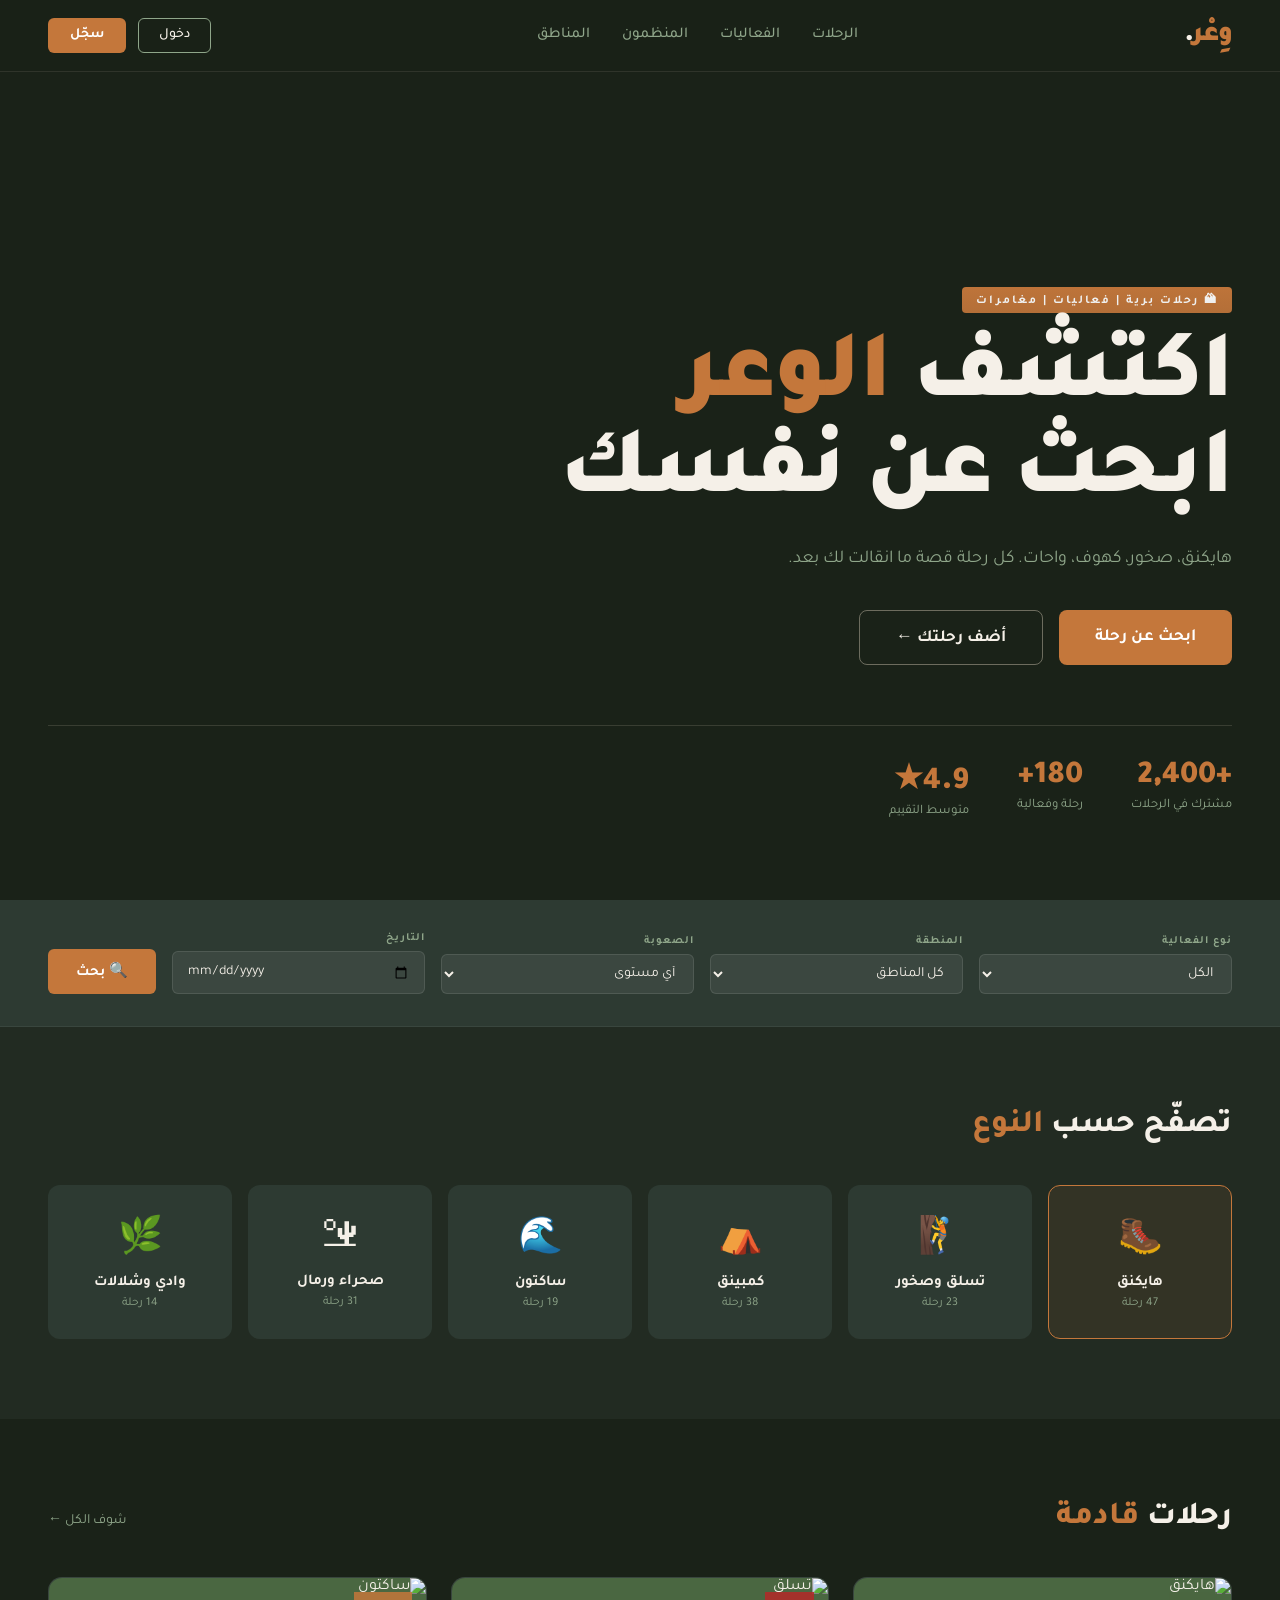
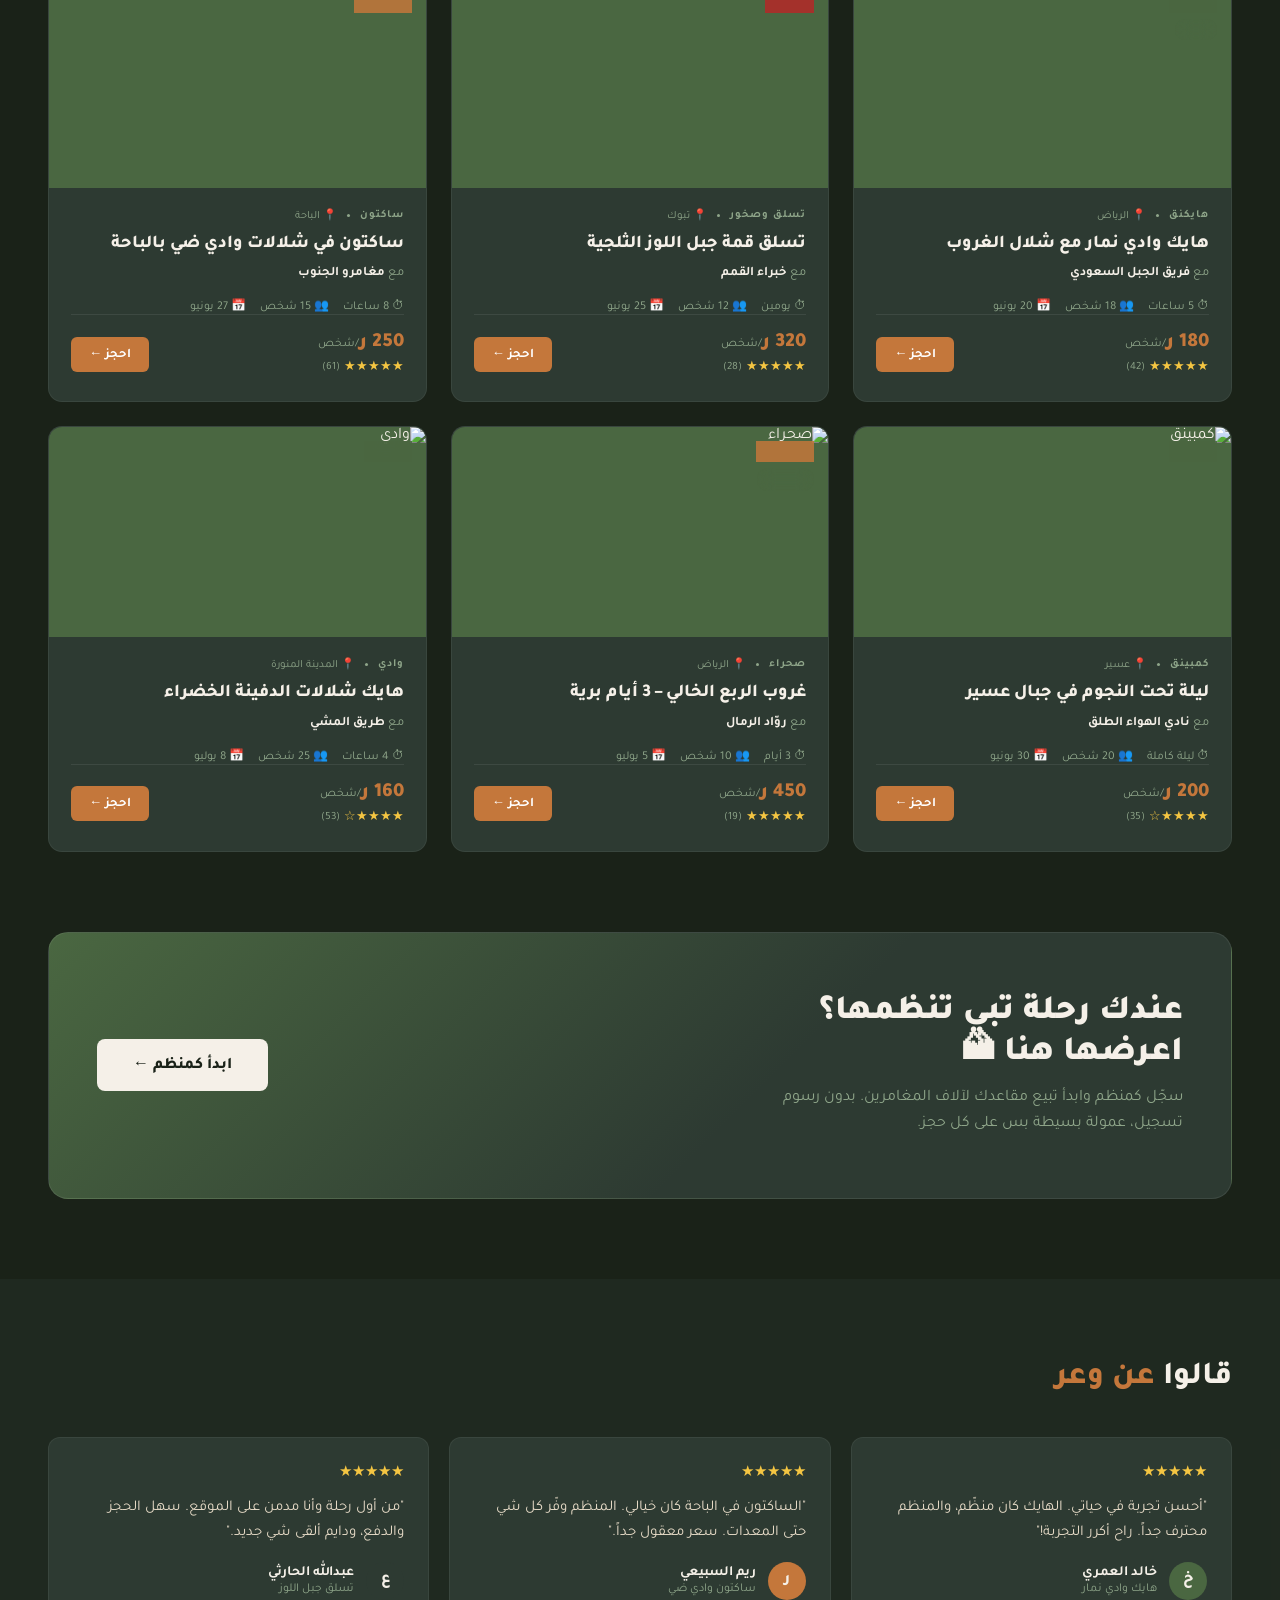
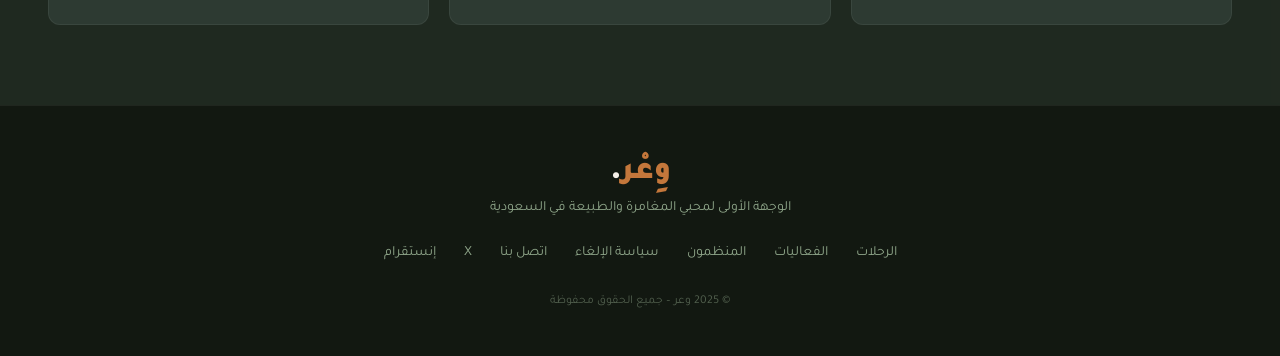
==== index.html @ fb954cee "Update fmt.Println message from 'Hello' to 'Goodbye'" ====
<!DOCTYPE html>

<html lang="ar" dir="rtl">

<head>

<meta charset="UTF-8">

<meta name="viewport" content="width=device-width, initial-scale=1.0">

<title>وِعْر – رحلات وفعاليات</title>

<link href="https://fonts.googleapis.com/css2?family=Tajawal:wght@300;400;500;700;800;900&display=swap" rel="stylesheet">

<style>

  :root {

    --sand: #E8DCC8;

    --clay: #C4773B;

    --slate: #2D3A32;

    --moss: #4A6741;

    --dusk: #1A2218;

    --cream: #F5F0E8;

    --mist: #8FA68A;

    --alert: #E05C2A;

  }



  * { margin: 0; padding: 0; box-sizing: border-box; }



  body {

    font-family: 'Tajawal', sans-serif;

    background: var(--dusk);

    color: var(--cream);

    overflow-x: hidden;

  }



  /* ── NAV ── */

  nav {

    position: fixed; top: 0; width: 100%; z-index: 100;

    display: flex; align-items: center; justify-content: space-between;

    padding: 18px 48px;

    background: rgba(26,34,24,0.85);

    backdrop-filter: blur(12px);

    border-bottom: 1px solid rgba(232,220,200,0.1);

  }

  .logo {

    font-size: 28px; font-weight: 900; letter-spacing: -1px;

    color: var(--clay);

  }

  .logo span { color: var(--cream); }

  .nav-links { display: flex; gap: 32px; list-style: none; }

  .nav-links a {

    color: var(--mist); text-decoration: none; font-size: 15px; font-weight: 500;

    transition: color 0.2s;

  }

  .nav-links a:hover { color: var(--cream); }

  .nav-cta {

    display: flex; gap: 12px; align-items: center;

  }

  .btn-outline {

    border: 1.5px solid var(--mist); color: var(--cream);

    padding: 8px 20px; border-radius: 6px; font-size: 14px;

    background: transparent; cursor: pointer; font-family: 'Tajawal', sans-serif;

    font-weight: 500; transition: all 0.2s;

  }

  .btn-outline:hover { border-color: var(--cream); }

  .btn-primary {

    background: var(--clay); color: white;

    padding: 9px 22px; border-radius: 6px; font-size: 14px;

    border: none; cursor: pointer; font-family: 'Tajawal', sans-serif;

    font-weight: 700; transition: all 0.2s;

  }

  .btn-primary:hover { background: #d4893e; }



  /* ── HERO ── */

  .hero {

    min-height: 100vh;

    display: flex; flex-direction: column; justify-content: flex-end;

    padding: 0 48px 80px;

    position: relative;

    overflow: hidden;

  }

  .hero-bg {

    position: absolute; inset: 0;

    background:

      linear-gradient(to top, var(--dusk) 20%, transparent 70%),

      linear-gradient(to left, transparent 50%, rgba(26,34,24,0.6) 100%),

      url('https://images.unsplash.com/photo-1464822759023-fed622ff2c3b?w=1600&q=80') center/cover no-repeat;

  }

  .hero-tag {

    display: inline-block; background: var(--clay);

    color: white; font-size: 12px; font-weight: 700; letter-spacing: 2px;

    padding: 5px 14px; border-radius: 4px; margin-bottom: 20px;

    text-transform: uppercase; width: fit-content;

  }

  .hero h1 {

    font-size: clamp(52px, 8vw, 96px);

    font-weight: 900; line-height: 1.0;

    letter-spacing: -2px;

    position: relative; z-index: 1;

    max-width: 700px;

  }

  .hero h1 em {

    font-style: normal; color: var(--clay);

  }

  .hero-sub {

    margin-top: 20px; font-size: 18px; color: var(--mist); max-width: 480px;

    position: relative; z-index: 1; line-height: 1.6;

  }

  .hero-actions {

    display: flex; gap: 16px; margin-top: 36px;

    position: relative; z-index: 1; flex-wrap: wrap;

  }

  .btn-hero {

    background: var(--clay); color: white;

    padding: 15px 36px; border-radius: 8px; font-size: 17px;

    border: none; cursor: pointer; font-family: 'Tajawal', sans-serif;

    font-weight: 700; transition: all 0.2s;

  }

  .btn-hero:hover { background: #d4893e; transform: translateY(-1px); }

  .btn-hero-ghost {

    background: transparent; color: var(--cream);

    padding: 15px 36px; border-radius: 8px; font-size: 17px;

    border: 1.5px solid rgba(232,220,200,0.4); cursor: pointer;

    font-family: 'Tajawal', sans-serif; font-weight: 600; transition: all 0.2s;

  }

  .btn-hero-ghost:hover { border-color: var(--cream); }

  .hero-stats {

    display: flex; gap: 48px; margin-top: 60px;

    position: relative; z-index: 1;

    padding-top: 32px;

    border-top: 1px solid rgba(232,220,200,0.15);

  }

  .stat-num { font-size: 32px; font-weight: 900; color: var(--clay); }

  .stat-label { font-size: 13px; color: var(--mist); margin-top: 2px; }



  /* ── SEARCH BAR ── */

  .search-bar {

    background: var(--slate);

    padding: 32px 48px;

    display: flex; gap: 16px; align-items: flex-end;

    flex-wrap: wrap;

    border-bottom: 1px solid rgba(255,255,255,0.06);

  }

  .search-field { display: flex; flex-direction: column; gap: 6px; flex: 1; min-width: 160px; }

  .search-field label { font-size: 11px; color: var(--mist); font-weight: 600; letter-spacing: 1px; text-transform: uppercase; }

  .search-field select, .search-field input {

    background: rgba(255,255,255,0.07); border: 1.5px solid rgba(255,255,255,0.1);

    color: var(--cream); padding: 11px 14px; border-radius: 6px; font-size: 14px;

    font-family: 'Tajawal', sans-serif; outline: none; transition: border 0.2s;

  }

  .search-field select:focus, .search-field input:focus { border-color: var(--clay); }

  .search-field select option { background: var(--slate); }

  .btn-search {

    background: var(--clay); color: white;

    padding: 12px 28px; border-radius: 6px; font-size: 15px;

    border: none; cursor: pointer; font-family: 'Tajawal', sans-serif;

    font-weight: 700; white-space: nowrap; transition: background 0.2s;

  }

  .btn-search:hover { background: #d4893e; }



  /* ── SECTIONS ── */

  section { padding: 80px 48px; }

  .section-header {

    display: flex; justify-content: space-between; align-items: baseline;

    margin-bottom: 40px; flex-wrap: wrap; gap: 16px;

  }

  .section-title { font-size: 32px; font-weight: 800; }

  .section-title span { color: var(--clay); }

  .section-link { color: var(--mist); font-size: 14px; text-decoration: none; }

  .section-link:hover { color: var(--cream); }



  /* ── TRIP CARDS ── */

  .trips-grid {

    display: grid; grid-template-columns: repeat(auto-fill, minmax(310px, 1fr)); gap: 24px;

  }

  .trip-card {

    background: var(--slate); border-radius: 14px; overflow: hidden;

    border: 1px solid rgba(255,255,255,0.06);

    transition: transform 0.25s, box-shadow 0.25s;

    cursor: pointer;

  }

  .trip-card:hover { transform: translateY(-4px); box-shadow: 0 20px 48px rgba(0,0,0,0.4); }

  .card-img {

    height: 210px; object-fit: cover; width: 100%; display: block;

    background: var(--moss);

  }

  .card-img-wrap { position: relative; }

  .card-badges {

    position: absolute; top: 14px; right: 14px;

    display: flex; flex-direction: column; gap: 6px;

  }

  .badge {

    font-size: 11px; font-weight: 700; padding: 4px 10px; border-radius: 20px;

    backdrop-filter: blur(8px); width: fit-content;

  }

  .badge-diff-easy { background: rgba(74,103,65,0.85); color: #a8d4a0; }

  .badge-diff-mid { background: rgba(196,119,59,0.85); color: #f4c08a; }

  .badge-diff-hard { background: rgba(180,40,40,0.85); color: #f4a0a0; }

  .badge-new { background: var(--clay); color: white; }

  .card-body { padding: 20px 22px 24px; }

  .card-meta {

    display: flex; align-items: center; gap: 10px; margin-bottom: 10px;

  }

  .card-type { font-size: 11px; color: var(--mist); font-weight: 600; text-transform: uppercase; letter-spacing: 1px; }

  .dot { width: 3px; height: 3px; border-radius: 50%; background: var(--mist); }

  .card-loc { font-size: 11px; color: var(--mist); }

  .card-title { font-size: 18px; font-weight: 800; line-height: 1.3; margin-bottom: 10px; }

  .card-organizer { font-size: 13px; color: var(--mist); margin-bottom: 16px; }

  .card-organizer span { color: var(--cream); font-weight: 600; }

  .card-footer {

    display: flex; align-items: center; justify-content: space-between;

    padding-top: 16px; border-top: 1px solid rgba(255,255,255,0.08);

  }

  .card-price { font-size: 20px; font-weight: 900; color: var(--clay); }

  .card-price small { font-size: 12px; color: var(--mist); font-weight: 400; }

  .card-details {

    display: flex; gap: 14px; font-size: 12px; color: var(--mist);

  }

  .detail-item { display: flex; align-items: center; gap: 5px; }

  .stars { color: #F4C542; font-size: 13px; }

  .reviews { font-size: 11px; color: var(--mist); }

  .btn-book {

    background: var(--clay); color: white;

    padding: 8px 18px; border-radius: 6px; font-size: 13px;

    border: none; cursor: pointer; font-family: 'Tajawal', sans-serif;

    font-weight: 700; transition: background 0.2s; white-space: nowrap;

  }

  .btn-book:hover { background: #d4893e; }



  /* ── CATEGORIES ── */

  .cats-grid {

    display: grid; grid-template-columns: repeat(auto-fill, minmax(160px, 1fr)); gap: 16px;

  }

  .cat-card {

    background: var(--slate); border-radius: 12px; padding: 28px 20px;

    text-align: center; border: 1.5px solid transparent;

    cursor: pointer; transition: all 0.2s;

  }

  .cat-card:hover, .cat-card.active {

    border-color: var(--clay); background: rgba(196,119,59,0.1);

  }

  .cat-icon { font-size: 36px; margin-bottom: 10px; }

  .cat-name { font-size: 15px; font-weight: 700; }

  .cat-count { font-size: 12px; color: var(--mist); margin-top: 4px; }



  /* ── ORGANIZER CTA ── */

  .organizer-cta {

    background: linear-gradient(135deg, var(--moss) 0%, var(--slate) 60%);

    border-radius: 20px; padding: 60px 48px;

    display: flex; justify-content: space-between; align-items: center;

    gap: 32px; flex-wrap: wrap;

    border: 1px solid rgba(255,255,255,0.08);

    margin: 0 48px 80px;

  }

  .cta-text h2 { font-size: 34px; font-weight: 900; line-height: 1.2; margin-bottom: 12px; }

  .cta-text p { color: var(--mist); font-size: 16px; max-width: 440px; line-height: 1.6; }

  .btn-cta {

    background: var(--cream); color: var(--dusk);

    padding: 15px 36px; border-radius: 8px; font-size: 16px;

    border: none; cursor: pointer; font-family: 'Tajawal', sans-serif;

    font-weight: 800; white-space: nowrap; transition: all 0.2s;

  }

  .btn-cta:hover { background: white; transform: translateY(-1px); }



  /* ── MODAL ── */

  .modal-overlay {

    position: fixed; inset: 0; background: rgba(10,15,10,0.85);

    z-index: 200; display: flex; align-items: center; justify-content: center;

    padding: 20px; opacity: 0; pointer-events: none; transition: opacity 0.25s;

  }

  .modal-overlay.open { opacity: 1; pointer-events: all; }

  .modal {

    background: var(--slate); border-radius: 16px; width: 100%; max-width: 460px;

    padding: 40px; position: relative;

    transform: translateY(20px); transition: transform 0.25s;

    border: 1px solid rgba(255,255,255,0.08);

  }

  .modal-overlay.open .modal { transform: translateY(0); }

  .modal-close {

    position: absolute; top: 16px; left: 16px;

    background: none; border: none; color: var(--mist);

    font-size: 22px; cursor: pointer; line-height: 1;

  }

  .modal h2 { font-size: 24px; font-weight: 800; margin-bottom: 24px; }

  .tabs { display: flex; gap: 0; margin-bottom: 28px; border-bottom: 2px solid rgba(255,255,255,0.08); }

  .tab {

    padding: 10px 24px; font-size: 15px; font-weight: 600; cursor: pointer;

    color: var(--mist); border-bottom: 2px solid transparent; margin-bottom: -2px;

    background: none; border-top: none; border-right: none; border-left: none;

    font-family: 'Tajawal', sans-serif; transition: all 0.2s;

  }

  .tab.active { color: var(--clay); border-bottom-color: var(--clay); }

  .form-field { margin-bottom: 18px; }

  .form-field label { display: block; font-size: 13px; color: var(--mist); margin-bottom: 7px; font-weight: 600; }

  .form-field input {

    width: 100%; background: rgba(255,255,255,0.06); border: 1.5px solid rgba(255,255,255,0.1);

    color: var(--cream); padding: 12px 14px; border-radius: 8px; font-size: 15px;

    font-family: 'Tajawal', sans-serif; outline: none; transition: border 0.2s;

  }

  .form-field input:focus { border-color: var(--clay); }

  .btn-submit {

    width: 100%; background: var(--clay); color: white;

    padding: 14px; border-radius: 8px; font-size: 16px;

    border: none; cursor: pointer; font-family: 'Tajawal', sans-serif;

    font-weight: 800; transition: background 0.2s; margin-top: 4px;

  }

  .btn-submit:hover { background: #d4893e; }

  .form-footer { text-align: center; margin-top: 16px; font-size: 13px; color: var(--mist); }

  .form-footer a { color: var(--clay); text-decoration: none; cursor: pointer; }



  /* ── REVIEWS ── */

  .reviews-grid {

    display: grid; grid-template-columns: repeat(auto-fill, minmax(300px, 1fr)); gap: 20px;

  }

  .review-card {

    background: var(--slate); border-radius: 12px; padding: 24px;

    border: 1px solid rgba(255,255,255,0.06);

  }

  .review-stars { color: #F4C542; font-size: 15px; margin-bottom: 12px; }

  .review-text { font-size: 15px; line-height: 1.7; color: var(--sand); margin-bottom: 16px; }

  .reviewer { display: flex; align-items: center; gap: 12px; }

  .reviewer-avatar {

    width: 38px; height: 38px; border-radius: 50%;

    background: var(--moss); display: flex; align-items: center; justify-content: center;

    font-weight: 800; font-size: 16px;

  }

  .reviewer-name { font-weight: 700; font-size: 14px; }

  .reviewer-trip { font-size: 12px; color: var(--mist); }



  /* ── FOOTER ── */

  footer {

    background: rgba(0,0,0,0.3); border-top: 1px solid rgba(255,255,255,0.06);

    padding: 48px; text-align: center;

  }

  .footer-logo { font-size: 32px; font-weight: 900; color: var(--clay); margin-bottom: 8px; }

  .footer-logo span { color: var(--cream); }

  .footer-sub { color: var(--mist); font-size: 14px; margin-bottom: 28px; }

  .footer-links { display: flex; gap: 28px; justify-content: center; flex-wrap: wrap; margin-bottom: 32px; }

  .footer-links a { color: var(--mist); text-decoration: none; font-size: 14px; }

  .footer-links a:hover { color: var(--cream); }

  .footer-copy { color: rgba(143,166,138,0.5); font-size: 12px; }



  /* ── BOOKING MODAL ── */

  .book-modal { max-width: 520px; }

  .book-trip-info {

    background: rgba(196,119,59,0.1); border-radius: 10px; padding: 16px;

    margin-bottom: 24px; border: 1px solid rgba(196,119,59,0.2);

  }

  .book-trip-name { font-weight: 800; font-size: 16px; margin-bottom: 4px; }

  .book-trip-meta { font-size: 13px; color: var(--mist); }

  .payment-methods { display: flex; gap: 10px; margin-bottom: 20px; }

  .pay-btn {

    flex: 1; padding: 10px; border-radius: 8px; border: 1.5px solid rgba(255,255,255,0.1);

    background: rgba(255,255,255,0.04); color: var(--mist); cursor: pointer;

    font-family: 'Tajawal', sans-serif; font-size: 13px; font-weight: 600;

    transition: all 0.2s; text-align: center;

  }

  .pay-btn.active { border-color: var(--clay); color: var(--clay); background: rgba(196,119,59,0.1); }

  .total-row {

    display: flex; justify-content: space-between; align-items: center;

    padding: 14px 0; border-top: 1px solid rgba(255,255,255,0.08); margin-top: 8px;

  }

  .total-label { color: var(--mist); font-size: 14px; }

  .total-amount { font-size: 24px; font-weight: 900; color: var(--clay); }



  @media (max-width: 768px) {

    nav { padding: 14px 20px; }

    .nav-links { display: none; }

    .hero { padding: 0 20px 60px; }

    section { padding: 60px 20px; }

    .search-bar { padding: 24px 20px; }

    .organizer-cta { margin: 0 20px 60px; padding: 36px 24px; }

    .hero-stats { gap: 28px; }

    footer { padding: 40px 20px; }

    .modal { padding: 28px 20px; }

  }

</style>

</head>

<body>



<!-- NAV -->

<nav>

  <div class="logo">وِعْر<span>.</span></div>

  <ul class="nav-links">

    <li><a href="#">الرحلات</a></li>

    <li><a href="#">الفعاليات</a></li>

    <li><a href="#">المنظمون</a></li>

    <li><a href="#">المناطق</a></li>

  </ul>

  <div class="nav-cta">

    <button class="btn-outline" onclick="openModal('login')">دخول</button>

    <button class="btn-primary" onclick="openModal('register')">سجّل</button>

  </div>

</nav>



<!-- HERO -->

<section class="hero">

  <div class="hero-bg"></div>

  <div class="hero-tag">🏔 رحلات برية | فعاليات | مغامرات</div>

  <h1>اكتشف <em>الوعر</em><br>ابحث عن نفسك</h1>

  <p class="hero-sub">هايكنق، صخور، كهوف، واحات. كل رحلة قصة ما انقالت لك بعد.</p>

  <div class="hero-actions">

    <button class="btn-hero" onclick="scrollTo({top:500,behavior:'smooth'})">ابحث عن رحلة</button>

    <button class="btn-hero-ghost" onclick="openModal('organizer')">أضف رحلتك ←</button>

  </div>

  <div class="hero-stats">

    <div><div class="stat-num">+2,400</div><div class="stat-label">مشترك في الرحلات</div></div>

    <div><div class="stat-num">180+</div><div class="stat-label">رحلة وفعالية</div></div>

    <div><div class="stat-num">4.9★</div><div class="stat-label">متوسط التقييم</div></div>

  </div>

</section>



<!-- SEARCH BAR -->

<div class="search-bar">

  <div class="search-field">

    <label>نوع الفعالية</label>

    <select>

      <option>الكل</option>

      <option>هايكنق</option>

      <option>صخور وتسلق</option>

      <option>كمبينق</option>

      <option>ساكتون</option>

      <option>وادي</option>

      <option>بحري</option>

    </select>

  </div>

  <div class="search-field">

    <label>المنطقة</label>

    <select>

      <option>كل المناطق</option>

      <option>الرياض</option>

      <option>مكة المكرمة</option>

      <option>عسير</option>

      <option>تبوك</option>

      <option>الباحة</option>

      <option>المدينة</option>

    </select>

  </div>

  <div class="search-field">

    <label>الصعوبة</label>

    <select>

      <option>أي مستوى</option>

      <option>سهل</option>

      <option>متوسط</option>

      <option>صعب</option>

    </select>

  </div>

  <div class="search-field">

    <label>التاريخ</label>

    <input type="date">

  </div>

  <button class="btn-search">🔍 بحث</button>

</div>



<!-- CATEGORIES -->

<section style="background: rgba(45,58,50,0.4);">

  <div class="section-header">

    <h2 class="section-title">تصفّح حسب <span>النوع</span></h2>

  </div>

  <div class="cats-grid">

    <div class="cat-card active" onclick="filterCat(this)">

      <div class="cat-icon">🥾</div>

      <div class="cat-name">هايكنق</div>

      <div class="cat-count">47 رحلة</div>

    </div>

    <div class="cat-card" onclick="filterCat(this)">

      <div class="cat-icon">🧗</div>

      <div class="cat-name">تسلق وصخور</div>

      <div class="cat-count">23 رحلة</div>

    </div>

    <div class="cat-card" onclick="filterCat(this)">

      <div class="cat-icon">⛺</div>

      <div class="cat-name">كمبينق</div>

      <div class="cat-count">38 رحلة</div>

    </div>

    <div class="cat-card" onclick="filterCat(this)">

      <div class="cat-icon">🌊</div>

      <div class="cat-name">ساكتون</div>

      <div class="cat-count">19 رحلة</div>

    </div>

    <div class="cat-card" onclick="filterCat(this)">

      <div class="cat-icon">🏜</div>

      <div class="cat-name">صحراء ورمال</div>

      <div class="cat-count">31 رحلة</div>

    </div>

    <div class="cat-card" onclick="filterCat(this)">

      <div class="cat-icon">🌿</div>

      <div class="cat-name">وادي وشلالات</div>

      <div class="cat-count">14 رحلة</div>

    </div>

  </div>

</section>



<!-- TRIPS -->

<section>

  <div class="section-header">

    <h2 class="section-title">رحلات <span>قادمة</span></h2>

    <a href="#" class="section-link">شوف الكل ←</a>

  </div>

  <div class="trips-grid" id="tripsGrid">



    <div class="trip-card" onclick="openBooking('هايك وادي نمار – الرياض','هايكنق','الرياض','180')">

      <div class="card-img-wrap">

        <img class="card-img" src="https://images.unsplash.com/photo-1551632811-561732d1e306?w=600&q=80" alt="هايكنق">

        <div class="card-badges">

          <span class="badge badge-diff-easy">سهل</span>

          <span class="badge badge-new">جديد</span>

        </div>

      </div>

      <div class="card-body">

        <div class="card-meta">

          <span class="card-type">هايكنق</span>

          <span class="dot"></span>

          <span class="card-loc">📍 الرياض</span>

        </div>

        <div class="card-title">هايك وادي نمار مع شلال الغروب</div>

        <div class="card-organizer">مع <span>فريق الجبل السعودي</span></div>

        <div class="card-details">

          <div class="detail-item">⏱ 5 ساعات</div>

          <div class="detail-item">👥 18 شخص</div>

          <div class="detail-item">📅 20 يونيو</div>

        </div>

        <div class="card-footer">

          <div>

            <div class="card-price">180 ر<small>/شخص</small></div>

            <div style="display:flex;align-items:center;gap:4px;margin-top:3px;">

              <span class="stars">★★★★★</span>

              <span class="reviews">(42)</span>

            </div>

          </div>

          <button class="btn-book" onclick="event.stopPropagation();openBooking('هايك وادي نمار – الرياض','هايكنق','الرياض','180')">احجز ←</button>

        </div>

      </div>

    </div>



    <div class="trip-card" onclick="openBooking('تسلق جبل اللوز – تبوك','تسلق','تبوك','320')">

      <div class="card-img-wrap">

        <img class="card-img" src="https://images.unsplash.com/photo-1522163182402-834f871fd851?w=600&q=80" alt="تسلق">

        <div class="card-badges">

          <span class="badge badge-diff-hard">صعب</span>

        </div>

      </div>

      <div class="card-body">

        <div class="card-meta">

          <span class="card-type">تسلق وصخور</span>

          <span class="dot"></span>

          <span class="card-loc">📍 تبوك</span>

        </div>

        <div class="card-title">تسلق قمة جبل اللوز الثلجية</div>

        <div class="card-organizer">مع <span>خبراء القمم</span></div>

        <div class="card-details">

          <div class="detail-item">⏱ يومين</div>

          <div class="detail-item">👥 12 شخص</div>

          <div class="detail-item">📅 25 يونيو</div>

        </div>

        <div class="card-footer">

          <div>

            <div class="card-price">320 ر<small>/شخص</small></div>

            <div style="display:flex;align-items:center;gap:4px;margin-top:3px;">

              <span class="stars">★★★★★</span>

              <span class="reviews">(28)</span>

            </div>

          </div>

          <button class="btn-book" onclick="event.stopPropagation();openBooking('تسلق جبل اللوز – تبوك','تسلق','تبوك','320')">احجز ←</button>

        </div>

      </div>

    </div>



    <div class="trip-card" onclick="openBooking('ساكتون وادي ضي – الباحة','ساكتون','الباحة','250')">

      <div class="card-img-wrap">

        <img class="card-img" src="https://images.unsplash.com/photo-1506905925346-21bda4d32df4?w=600&q=80" alt="ساكتون">

        <div class="card-badges">

          <span class="badge badge-diff-mid">متوسط</span>

        </div>

      </div>

      <div class="card-body">

        <div class="card-meta">

          <span class="card-type">ساكتون</span>

          <span class="dot"></span>

          <span class="card-loc">📍 الباحة</span>

        </div>

        <div class="card-title">ساكتون في شلالات وادي ضي بالباحة</div>

        <div class="card-organizer">مع <span>مغامرو الجنوب</span></div>

        <div class="card-details">

          <div class="detail-item">⏱ 8 ساعات</div>

          <div class="detail-item">👥 15 شخص</div>

          <div class="detail-item">📅 27 يونيو</div>

        </div>

        <div class="card-footer">

          <div>

            <div class="card-price">250 ر<small>/شخص</small></div>

            <div style="display:flex;align-items:center;gap:4px;margin-top:3px;">

              <span class="stars">★★★★★</span>

              <span class="reviews">(61)</span>

            </div>

          </div>

          <button class="btn-book" onclick="event.stopPropagation();openBooking('ساكتون وادي ضي – الباحة','ساكتون','الباحة','250')">احجز ←</button>

        </div>

      </div>

    </div>



    <div class="trip-card" onclick="openBooking('كمبينق جبال عسير – أبها','كمبينق','عسير','200')">

      <div class="card-img-wrap">

        <img class="card-img" src="https://images.unsplash.com/photo-1478827387698-1527781a4887?w=600&q=80" alt="كمبينق">

        <div class="card-badges">

          <span class="badge badge-diff-easy">سهل</span>

        </div>

      </div>

      <div class="card-body">

        <div class="card-meta">

          <span class="card-type">كمبينق</span>

          <span class="dot"></span>

          <span class="card-loc">📍 عسير</span>

        </div>

        <div class="card-title">ليلة تحت النجوم في جبال عسير</div>

        <div class="card-organizer">مع <span>نادي الهواء الطلق</span></div>

        <div class="card-details">

          <div class="detail-item">⏱ ليلة كاملة</div>

          <div class="detail-item">👥 20 شخص</div>

          <div class="detail-item">📅 30 يونيو</div>

        </div>

        <div class="card-footer">

          <div>

            <div class="card-price">200 ر<small>/شخص</small></div>

            <div style="display:flex;align-items:center;gap:4px;margin-top:3px;">

              <span class="stars">★★★★☆</span>

              <span class="reviews">(35)</span>

            </div>

          </div>

          <button class="btn-book" onclick="event.stopPropagation();openBooking('كمبينق جبال عسير – أبها','كمبينق','عسير','200')">احجز ←</button>

        </div>

      </div>

    </div>



    <div class="trip-card" onclick="openBooking('صحراء الربع الخالي – الرياض','صحراء','الرياض','450')">

      <div class="card-img-wrap">

        <img class="card-img" src="https://images.unsplash.com/photo-1509316785289-025f5b846b35?w=600&q=80" alt="صحراء">

        <div class="card-badges">

          <span class="badge badge-diff-mid">متوسط</span>

          <span class="badge badge-new">🔥 رائج</span>

        </div>

      </div>

      <div class="card-body">

        <div class="card-meta">

          <span class="card-type">صحراء</span>

          <span class="dot"></span>

          <span class="card-loc">📍 الرياض</span>

        </div>

        <div class="card-title">غروب الربع الخالي – 3 أيام برية</div>

        <div class="card-organizer">مع <span>روّاد الرمال</span></div>

        <div class="card-details">

          <div class="detail-item">⏱ 3 أيام</div>

          <div class="detail-item">👥 10 شخص</div>

          <div class="detail-item">📅 5 يوليو</div>

        </div>

        <div class="card-footer">

          <div>

            <div class="card-price">450 ر<small>/شخص</small></div>

            <div style="display:flex;align-items:center;gap:4px;margin-top:3px;">

              <span class="stars">★★★★★</span>

              <span class="reviews">(19)</span>

            </div>

          </div>

          <button class="btn-book" onclick="event.stopPropagation();openBooking('غروب الربع الخالي – 3 أيام برية','صحراء','الرياض','450')">احجز ←</button>

        </div>

      </div>

    </div>



    <div class="trip-card" onclick="openBooking('شلالات الدفينة – المدينة','وادي','المدينة','160')">

      <div class="card-img-wrap">

        <img class="card-img" src="https://images.unsplash.com/photo-1433086966358-54859d0ed716?w=600&q=80" alt="وادي">

        <div class="card-badges">

          <span class="badge badge-diff-easy">سهل</span>

        </div>

      </div>

      <div class="card-body">

        <div class="card-meta">

          <span class="card-type">وادي</span>

          <span class="dot"></span>

          <span class="card-loc">📍 المدينة المنورة</span>

        </div>

        <div class="card-title">هايك شلالات الدفينة الخضراء</div>

        <div class="card-organizer">مع <span>طريق المشي</span></div>

        <div class="card-details">

          <div class="detail-item">⏱ 4 ساعات</div>

          <div class="detail-item">👥 25 شخص</div>

          <div class="detail-item">📅 8 يوليو</div>

        </div>

        <div class="card-footer">

          <div>

            <div class="card-price">160 ر<small>/شخص</small></div>

            <div style="display:flex;align-items:center;gap:4px;margin-top:3px;">

              <span class="stars">★★★★☆</span>

              <span class="reviews">(53)</span>

            </div>

          </div>

          <button class="btn-book" onclick="event.stopPropagation();openBooking('هايك شلالات الدفينة الخضراء','وادي','المدينة','160')">احجز ←</button>

        </div>

      </div>

    </div>



  </div>

</section>



<!-- ORGANIZER CTA -->

<div class="organizer-cta">

  <div class="cta-text">

    <h2>عندك رحلة تبي تنظمها؟<br>اعرضها هنا 🏔</h2>

    <p>سجّل كمنظم وابدأ تبيع مقاعدك لآلاف المغامرين. بدون رسوم تسجيل، عمولة بسيطة بس على كل حجز.</p>

  </div>

  <button class="btn-cta" onclick="openModal('organizer')">ابدأ كمنظم ←</button>

</div>



<!-- REVIEWS -->

<section style="background: rgba(45,58,50,0.3);">

  <div class="section-header">

    <h2 class="section-title">قالوا <span>عن وعر</span></h2>

  </div>

  <div class="reviews-grid">

    <div class="review-card">

      <div class="review-stars">★★★★★</div>

      <div class="review-text">"أحسن تجربة في حياتي. الهايك كان منظّم، والمنظم محترف جداً. راح أكرر التجربة!"</div>

      <div class="reviewer">

        <div class="reviewer-avatar" style="background:#4A6741">خ</div>

        <div>

          <div class="reviewer-name">خالد العمري</div>

          <div class="reviewer-trip">هايك وادي نمار</div>

        </div>

      </div>

    </div>

    <div class="review-card">

      <div class="review-stars">★★★★★</div>

      <div class="review-text">"الساكتون في الباحة كان خيالي. المنظم وفّر كل شي حتى المعدات. سعر معقول جداً."</div>

      <div class="reviewer">

        <div class="reviewer-avatar" style="background:#C4773B">ر</div>

        <div>

          <div class="reviewer-name">ريم السبيعي</div>

          <div class="reviewer-trip">ساكتون وادي ضي</div>

        </div>

      </div>

    </div>

    <div class="review-card">

      <div class="review-stars">★★★★★</div>

      <div class="review-text">"من أول رحلة وأنا مدمن على الموقع. سهل الحجز والدفع، ودايم ألقى شي جديد."</div>

      <div class="reviewer">

        <div class="reviewer-avatar" style="background:#2D3A32">ع</div>

        <div>

          <div class="reviewer-name">عبدالله الحارثي</div>

          <div class="reviewer-trip">تسلق جبل اللوز</div>

        </div>

      </div>

    </div>

  </div>

</section>



<!-- FOOTER -->

<footer>

  <div class="footer-logo">وِعْر<span>.</span></div>

  <div class="footer-sub">الوجهة الأولى لمحبي المغامرة والطبيعة في السعودية</div>

  <div class="footer-links">

    <a href="#">الرحلات</a>

    <a href="#">الفعاليات</a>

    <a href="#">المنظمون</a>

    <a href="#">سياسة الإلغاء</a>

    <a href="#">اتصل بنا</a>

    <a href="#">X</a>

    <a href="#">إنستقرام</a>

  </div>

  <div class="footer-copy">© 2025 وعر – جميع الحقوق محفوظة</div>

</footer>



<!-- AUTH MODAL -->

<div class="modal-overlay" id="authModal">

  <div class="modal">

    <button class="modal-close" onclick="closeModal('authModal')">✕</button>

    <div class="tabs">

      <button class="tab active" id="loginTab" onclick="switchTab('login')">دخول</button>

      <button class="tab" id="registerTab" onclick="switchTab('register')">تسجيل</button>

    </div>

    <div id="loginForm">

      <div class="form-field">

        <label>الجوال أو الإيميل</label>

        <input type="text" placeholder="05xxxxxxxx">

      </div>

      <div class="form-field">

        <label>كلمة المرور</label>

        <input type="password" placeholder="••••••••">

      </div>

      <button class="btn-submit">دخول ←</button>

      <div class="form-footer">ما عندك حساب؟ <a onclick="switchTab('register')">سجّل الآن</a></div>

    </div>

    <div id="registerForm" style="display:none">

      <div class="form-field">

        <label>الاسم الكامل</label>

        <input type="text" placeholder="اسمك الكامل">

      </div>

      <div class="form-field">

        <label>رقم الجوال</label>

        <input type="text" placeholder="05xxxxxxxx">

      </div>

      <div class="form-field">

        <label>الإيميل</label>

        <input type="email" placeholder="email@example.com">

      </div>

      <div class="form-field">

        <label>كلمة المرور</label>

        <input type="password" placeholder="••••••••">

      </div>

      <button class="btn-submit">سجّل الآن ←</button>

      <div class="form-footer">عندك حساب؟ <a onclick="switchTab('login')">دخول</a></div>

    </div>

  </div>

</div>



<!-- BOOKING MODAL -->

<div class="modal-overlay" id="bookModal">

  <div class="modal book-modal">

    <button class="modal-close" onclick="closeModal('bookModal')">✕</button>

    <h2>احجز مقعدك 🎒</h2>

    <div class="book-trip-info">

      <div class="book-trip-name" id="bookTripName">هايك وادي نمار</div>

      <div class="book-trip-meta" id="bookTripMeta">هايكنق · الرياض</div>

    </div>

    <div class="form-field">

      <label>عدد المشاركين</label>

      <input type="number" value="1" min="1" max="10" id="numPersons" oninput="updateTotal()">

    </div>

    <div class="form-field">

      <label>اسمك الكامل</label>

      <input type="text" placeholder="اسمك">

    </div>

    <div class="form-field">

      <label>رقم الجوال</label>

      <input type="text" placeholder="05xxxxxxxx">

    </div>

    <label style="font-size:13px;color:var(--mist);font-weight:600;letter-spacing:1px;text-transform:uppercase;display:block;margin-bottom:10px;">طريقة الدفع</label>

    <div class="payment-methods">

      <button class="pay-btn active" onclick="selectPay(this)">💳 بطاقة</button>

      <button class="pay-btn" onclick="selectPay(this)">🍎 Apple Pay</button>

      <button class="pay-btn" onclick="selectPay(this)">💰 مدى</button>

    </div>

    <div class="total-row">

      <span class="total-label">الإجمالي</span>

      <span class="total-amount" id="totalAmount">180 ريال</span>

    </div>

    <button class="btn-submit" onclick="confirmBooking()">تأكيد الحجز ←</button>

  </div>

</div>



<!-- ORGANIZER MODAL -->

<div class="modal-overlay" id="orgModal">

  <div class="modal">

    <button class="modal-close" onclick="closeModal('orgModal')">✕</button>

    <h2>سجّل كمنظم 🏔</h2>

    <div class="form-field">

      <label>اسم المنظم أو المجموعة</label>

      <input type="text" placeholder="فريق الجبل السعودي">

    </div>

    <div class="form-field">

      <label>رقم الجوال</label>

      <input type="text" placeholder="05xxxxxxxx">

    </div>

    <div class="form-field">

      <label>الإيميل</label>

      <input type="email" placeholder="email@example.com">

    </div>

    <div class="form-field">

      <label>نوع الفعاليات اللي تنظمها</label>

      <input type="text" placeholder="هايكنق، ساكتون، كمبينق...">

    </div>

    <button class="btn-submit" onclick="confirmOrganizer()">أرسل الطلب ←</button>

  </div>

</div>



<script>

  let currentPrice = 180;



  function openModal(type) {

    if (type === 'login') {

      document.getElementById('authModal').classList.add('open');

      switchTab('login');

    } else if (type === 'register') {

      document.getElementById('authModal').classList.add('open');

      switchTab('register');

    } else if (type === 'organizer') {

      document.getElementById('orgModal').classList.add('open');

    }

  }



  function closeModal(id) {

    document.getElementById(id).classList.remove('open');

  }



  function switchTab(tab) {

    document.getElementById('loginTab').classList.toggle('active', tab === 'login');

    document.getElementById('registerTab').classList.toggle('active', tab === 'register');

    document.getElementById('loginForm').style.display = tab === 'login' ? 'block' : 'none';

    document.getElementById('registerForm').style.display = tab === 'register' ? 'block' : 'none';

  }



  function openBooking(name, type, loc, price) {

    currentPrice = parseInt(price);

    document.getElementById('bookTripName').textContent = name;

    document.getElementById('bookTripMeta').textContent = type + ' · ' + loc;

    document.getElementById('numPersons').value = 1;

    document.getElementById('totalAmount').textContent = price + ' ريال';

    document.getElementById('bookModal').classList.add('open');

  }



  function updateTotal() {

    const n = parseInt(document.getElementById('numPersons').value) || 1;

    document.getElementById('totalAmount').textContent = (currentPrice * n).toLocaleString('ar-SA') + ' ريال';

  }



  function selectPay(btn) {

    document.querySelectorAll('.pay-btn').forEach(b => b.classList.remove('active'));

    btn.classList.add('active');

  }



  function confirmBooking() {

    closeModal('bookModal');

    setTimeout(() => alert('✅ تم تأكيد حجزك! راح تصلك رسالة على جوالك.'), 200);

  }



  function confirmOrganizer() {

    closeModal('orgModal');

    setTimeout(() => alert('✅ استلمنا طلبك! راح نتواصل معك خلال 24 ساعة.'), 200);

  }



  function filterCat(el) {

    document.querySelectorAll('.cat-card').forEach(c => c.classList.remove('active'));

    el.classList.add('active');

  }



  // Close modals on overlay click

  document.querySelectorAll('.modal-overlay').forEach(overlay => {

    overlay.addEventListener('click', e => {

      if (e.target === overlay) overlay.classList.remove('open');

    });

  });

</script>

</body>

</html>
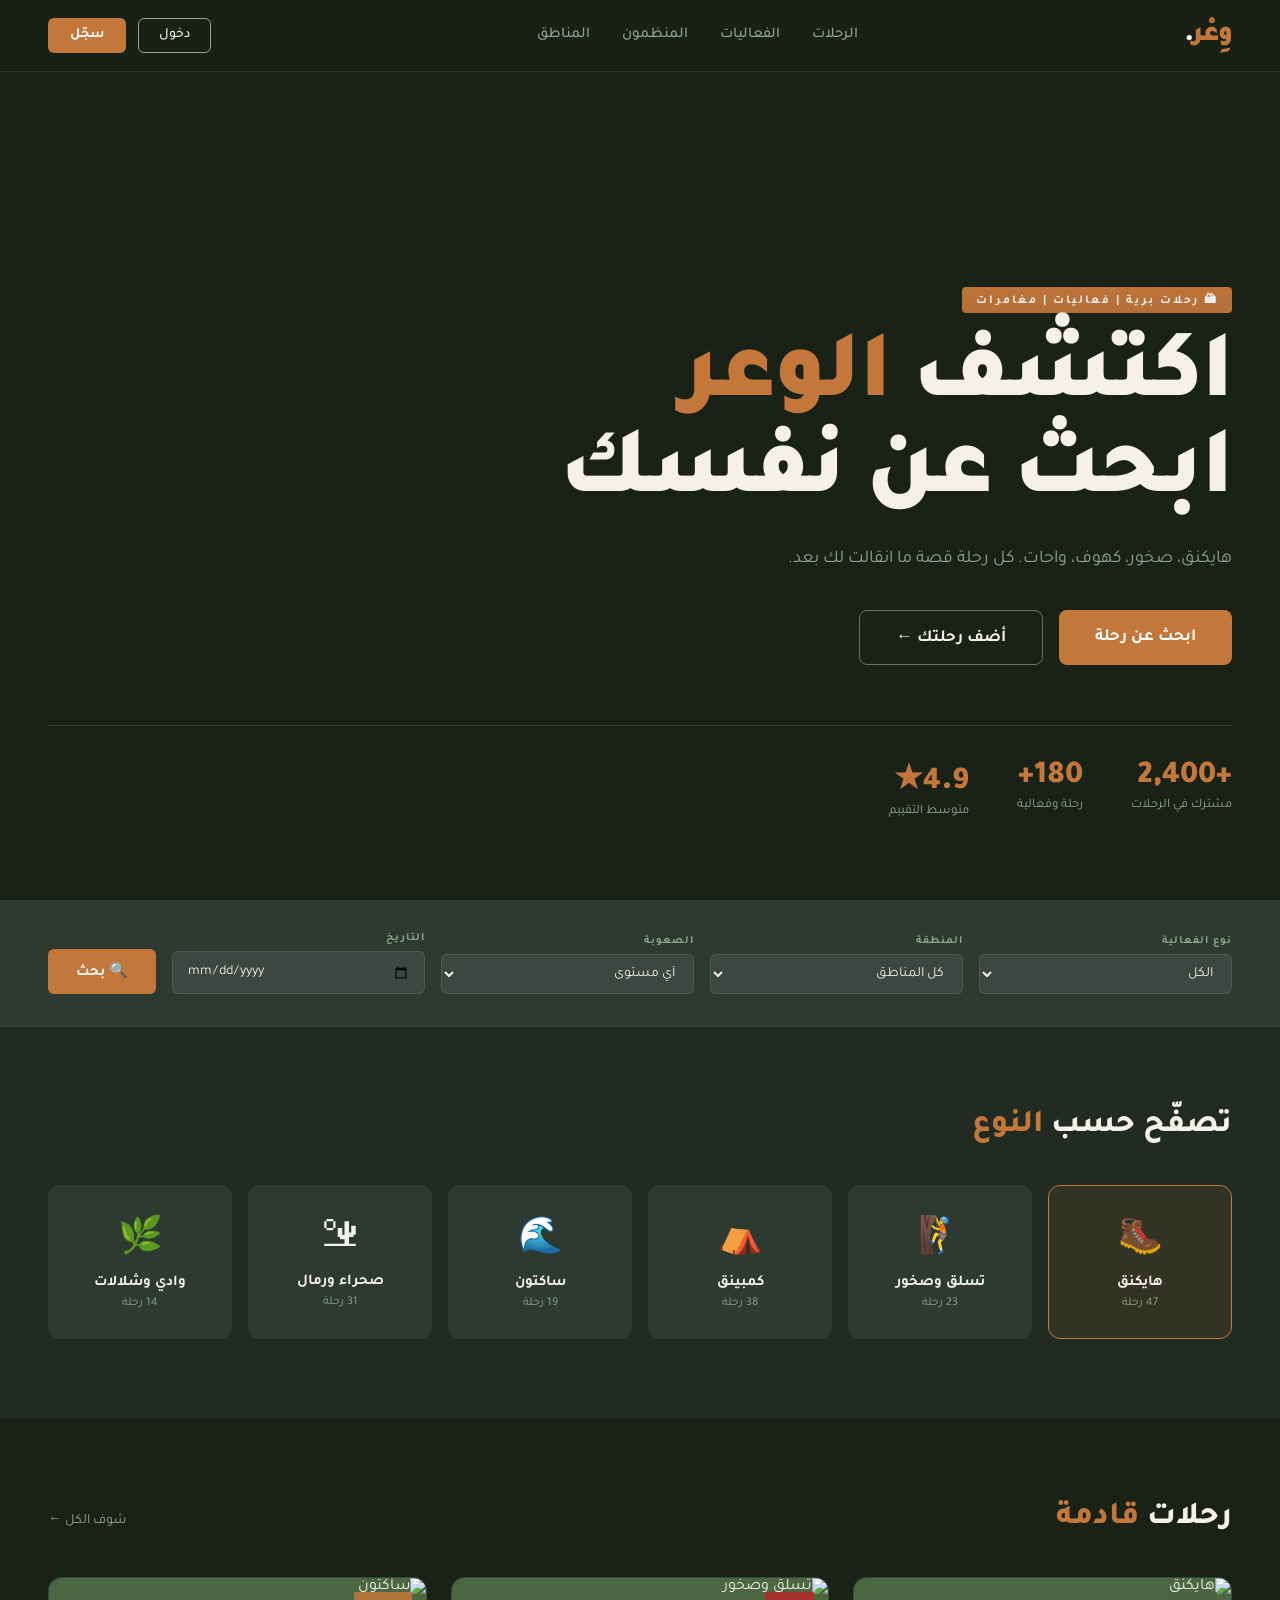
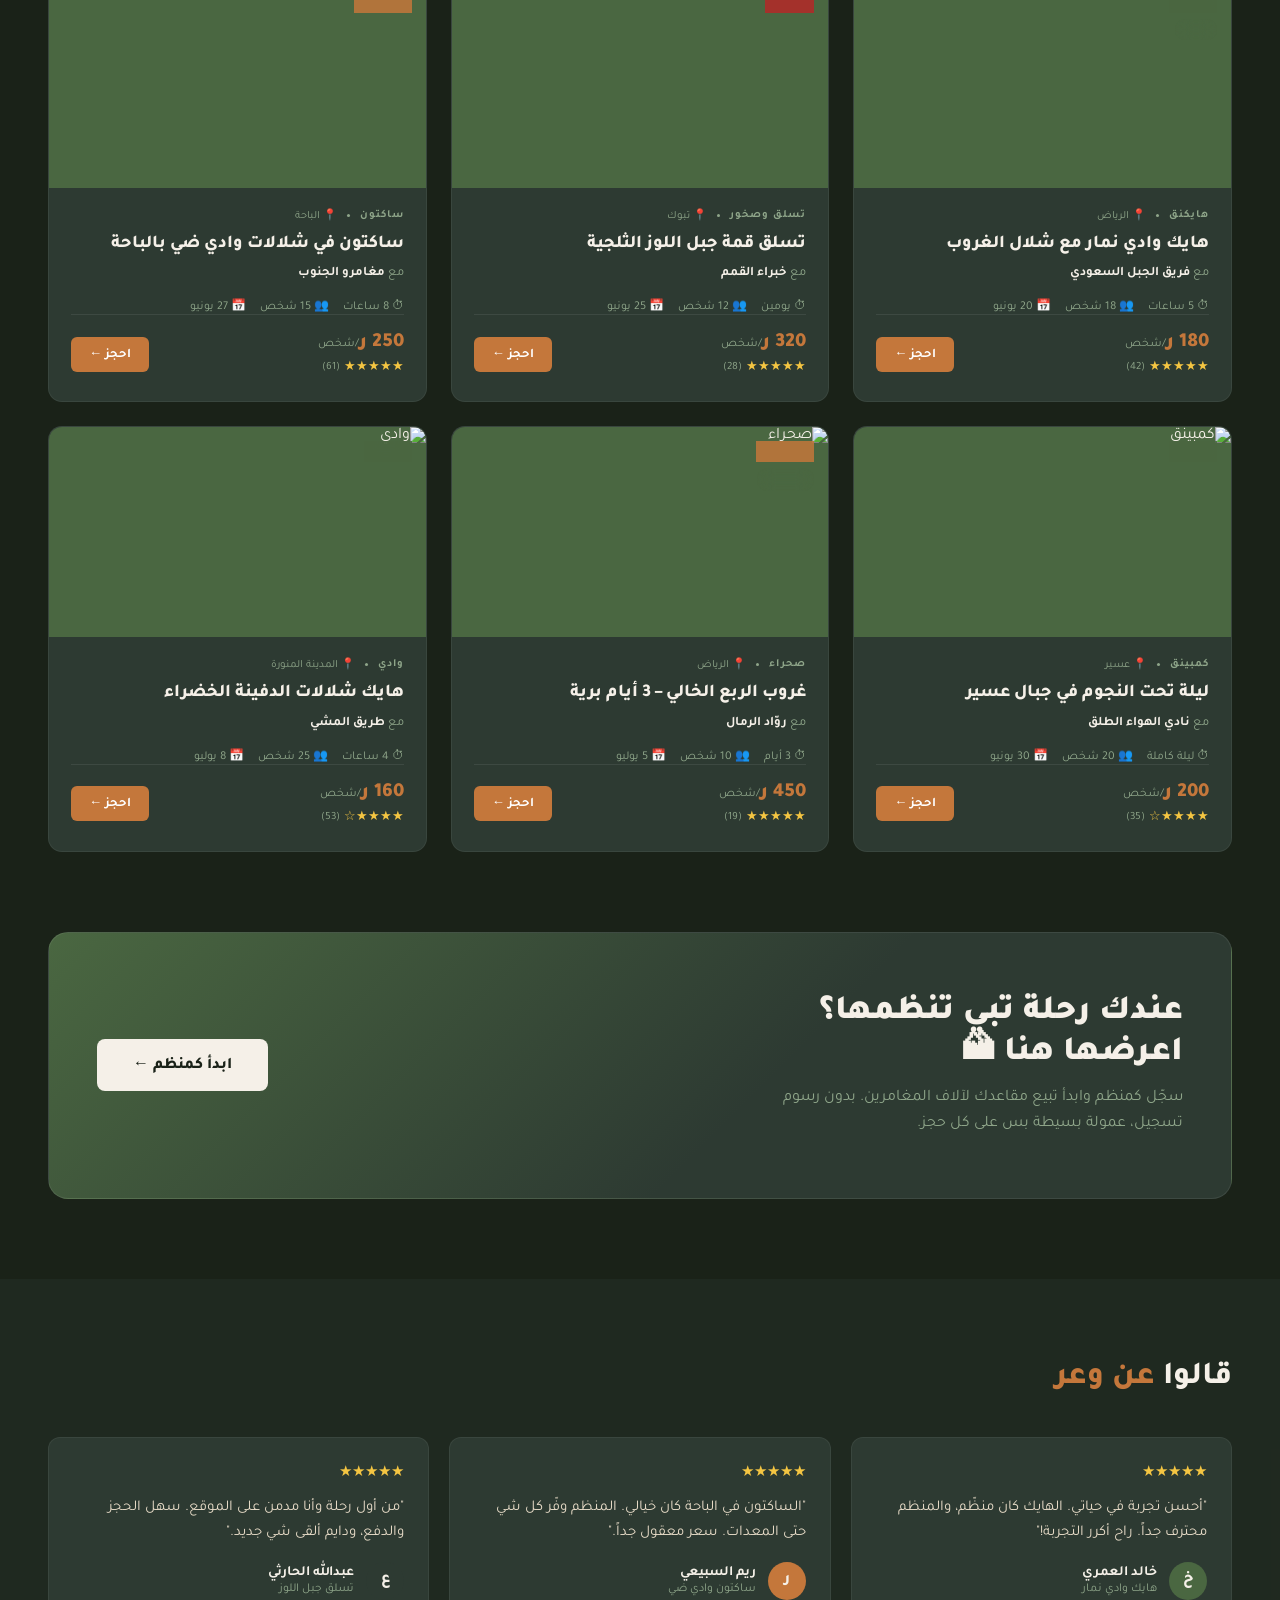
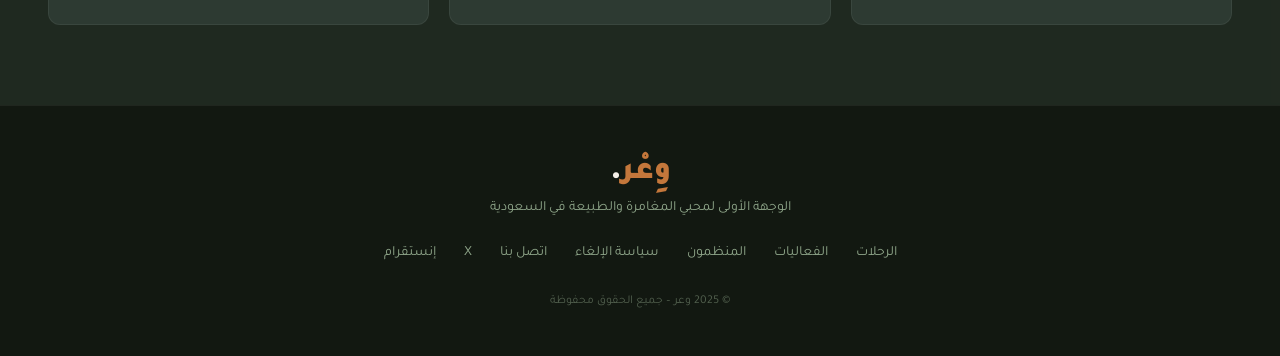
==== commit 1b5f935b: "Update index.html" ====
--- a/index.html
+++ b/index.html
@@ -1,1871 +1,982 @@
 <!DOCTYPE html>
-
 <html lang="ar" dir="rtl">
-
 <head>
-
 <meta charset="UTF-8">
-
 <meta name="viewport" content="width=device-width, initial-scale=1.0">
-
 <title>وِعْر – رحلات وفعاليات</title>
-
 <link href="https://fonts.googleapis.com/css2?family=Tajawal:wght@300;400;500;700;800;900&display=swap" rel="stylesheet">
-
 <style>
-
   :root {
-
     --sand: #E8DCC8;
-
     --clay: #C4773B;
-
     --slate: #2D3A32;
-
     --moss: #4A6741;
-
     --dusk: #1A2218;
-
     --cream: #F5F0E8;
-
     --mist: #8FA68A;
-
     --alert: #E05C2A;
-
-  }
-
-
+  }
 
   * { margin: 0; padding: 0; box-sizing: border-box; }
 
-
-
   body {
-
     font-family: 'Tajawal', sans-serif;
-
     background: var(--dusk);
-
     color: var(--cream);
-
     overflow-x: hidden;
-
-  }
-
-
+  }
 
   /* ── NAV ── */
-
   nav {
-
     position: fixed; top: 0; width: 100%; z-index: 100;
-
     display: flex; align-items: center; justify-content: space-between;
-
     padding: 18px 48px;
-
     background: rgba(26,34,24,0.85);
-
     backdrop-filter: blur(12px);
-
     border-bottom: 1px solid rgba(232,220,200,0.1);
-
-  }
-
-  .logo {
-
-    font-size: 28px; font-weight: 900; letter-spacing: -1px;
-
-    color: var(--clay);
-
-  }
-
+  }
+  .logo { font-size: 28px; font-weight: 900; letter-spacing: -1px; color: var(--clay); }
   .logo span { color: var(--cream); }
-
   .nav-links { display: flex; gap: 32px; list-style: none; }
-
-  .nav-links a {
-
-    color: var(--mist); text-decoration: none; font-size: 15px; font-weight: 500;
-
-    transition: color 0.2s;
-
-  }
-
+  .nav-links a { color: var(--mist); text-decoration: none; font-size: 15px; font-weight: 500; transition: color 0.2s; }
   .nav-links a:hover { color: var(--cream); }
-
-  .nav-cta {
-
-    display: flex; gap: 12px; align-items: center;
-
-  }
-
+  .nav-cta { display: flex; gap: 12px; align-items: center; }
   .btn-outline {
-
     border: 1.5px solid var(--mist); color: var(--cream);
-
     padding: 8px 20px; border-radius: 6px; font-size: 14px;
-
     background: transparent; cursor: pointer; font-family: 'Tajawal', sans-serif;
-
     font-weight: 500; transition: all 0.2s;
-
-  }
-
+  }
   .btn-outline:hover { border-color: var(--cream); }
-
   .btn-primary {
-
     background: var(--clay); color: white;
-
     padding: 9px 22px; border-radius: 6px; font-size: 14px;
-
     border: none; cursor: pointer; font-family: 'Tajawal', sans-serif;
-
     font-weight: 700; transition: all 0.2s;
-
-  }
-
+  }
   .btn-primary:hover { background: #d4893e; }
 
-
-
   /* ── HERO ── */
-
   .hero {
-
     min-height: 100vh;
-
     display: flex; flex-direction: column; justify-content: flex-end;
-
     padding: 0 48px 80px;
-
-    position: relative;
-
-    overflow: hidden;
-
-  }
-
+    position: relative; overflow: hidden;
+  }
   .hero-bg {
-
     position: absolute; inset: 0;
-
     background:
-
       linear-gradient(to top, var(--dusk) 20%, transparent 70%),
-
       linear-gradient(to left, transparent 50%, rgba(26,34,24,0.6) 100%),
-
       url('https://images.unsplash.com/photo-1464822759023-fed622ff2c3b?w=1600&q=80') center/cover no-repeat;
-
-  }
-
+  }
   .hero-tag {
-
     display: inline-block; background: var(--clay);
-
     color: white; font-size: 12px; font-weight: 700; letter-spacing: 2px;
-
     padding: 5px 14px; border-radius: 4px; margin-bottom: 20px;
-
     text-transform: uppercase; width: fit-content;
-
-  }
-
+  }
   .hero h1 {
-
-    font-size: clamp(52px, 8vw, 96px);
-
-    font-weight: 900; line-height: 1.0;
-
-    letter-spacing: -2px;
-
-    position: relative; z-index: 1;
-
-    max-width: 700px;
-
-  }
-
-  .hero h1 em {
-
-    font-style: normal; color: var(--clay);
-
-  }
-
-  .hero-sub {
-
-    margin-top: 20px; font-size: 18px; color: var(--mist); max-width: 480px;
-
-    position: relative; z-index: 1; line-height: 1.6;
-
-  }
-
-  .hero-actions {
-
-    display: flex; gap: 16px; margin-top: 36px;
-
-    position: relative; z-index: 1; flex-wrap: wrap;
-
-  }
-
+    font-size: clamp(52px, 8vw, 96px); font-weight: 900; line-height: 1.0;
+    letter-spacing: -2px; position: relative; z-index: 1; max-width: 700px;
+  }
+  .hero h1 em { font-style: normal; color: var(--clay); }
+  .hero-sub { margin-top: 20px; font-size: 18px; color: var(--mist); max-width: 480px; position: relative; z-index: 1; line-height: 1.6; }
+  .hero-actions { display: flex; gap: 16px; margin-top: 36px; position: relative; z-index: 1; flex-wrap: wrap; }
   .btn-hero {
-
     background: var(--clay); color: white;
-
     padding: 15px 36px; border-radius: 8px; font-size: 17px;
-
     border: none; cursor: pointer; font-family: 'Tajawal', sans-serif;
-
     font-weight: 700; transition: all 0.2s;
-
-  }
-
+  }
   .btn-hero:hover { background: #d4893e; transform: translateY(-1px); }
-
   .btn-hero-ghost {
-
     background: transparent; color: var(--cream);
-
     padding: 15px 36px; border-radius: 8px; font-size: 17px;
-
     border: 1.5px solid rgba(232,220,200,0.4); cursor: pointer;
-
     font-family: 'Tajawal', sans-serif; font-weight: 600; transition: all 0.2s;
-
-  }
-
+  }
   .btn-hero-ghost:hover { border-color: var(--cream); }
-
   .hero-stats {
-
-    display: flex; gap: 48px; margin-top: 60px;
-
-    position: relative; z-index: 1;
-
-    padding-top: 32px;
-
-    border-top: 1px solid rgba(232,220,200,0.15);
-
-  }
-
+    display: flex; gap: 48px; margin-top: 60px; position: relative; z-index: 1;
+    padding-top: 32px; border-top: 1px solid rgba(232,220,200,0.15);
+  }
   .stat-num { font-size: 32px; font-weight: 900; color: var(--clay); }
-
   .stat-label { font-size: 13px; color: var(--mist); margin-top: 2px; }
 
-
-
   /* ── SEARCH BAR ── */
-
   .search-bar {
-
-    background: var(--slate);
-
-    padding: 32px 48px;
-
-    display: flex; gap: 16px; align-items: flex-end;
-
-    flex-wrap: wrap;
-
+    background: var(--slate); padding: 32px 48px;
+    display: flex; gap: 16px; align-items: flex-end; flex-wrap: wrap;
     border-bottom: 1px solid rgba(255,255,255,0.06);
-
-  }
-
+  }
   .search-field { display: flex; flex-direction: column; gap: 6px; flex: 1; min-width: 160px; }
-
   .search-field label { font-size: 11px; color: var(--mist); font-weight: 600; letter-spacing: 1px; text-transform: uppercase; }
-
   .search-field select, .search-field input {
-
     background: rgba(255,255,255,0.07); border: 1.5px solid rgba(255,255,255,0.1);
-
     color: var(--cream); padding: 11px 14px; border-radius: 6px; font-size: 14px;
-
     font-family: 'Tajawal', sans-serif; outline: none; transition: border 0.2s;
-
-  }
-
+  }
   .search-field select:focus, .search-field input:focus { border-color: var(--clay); }
-
   .search-field select option { background: var(--slate); }
-
   .btn-search {
-
-    background: var(--clay); color: white;
-
-    padding: 12px 28px; border-radius: 6px; font-size: 15px;
-
-    border: none; cursor: pointer; font-family: 'Tajawal', sans-serif;
-
-    font-weight: 700; white-space: nowrap; transition: background 0.2s;
-
-  }
-
+    background: var(--clay); color: white; padding: 12px 28px; border-radius: 6px; font-size: 15px;
+    border: none; cursor: pointer; font-family: 'Tajawal', sans-serif; font-weight: 700; white-space: nowrap; transition: background 0.2s;
+  }
   .btn-search:hover { background: #d4893e; }
 
-
-
   /* ── SECTIONS ── */
-
   section { padding: 80px 48px; }
-
-  .section-header {
-
-    display: flex; justify-content: space-between; align-items: baseline;
-
-    margin-bottom: 40px; flex-wrap: wrap; gap: 16px;
-
-  }
-
+  .section-header { display: flex; justify-content: space-between; align-items: baseline; margin-bottom: 40px; flex-wrap: wrap; gap: 16px; }
   .section-title { font-size: 32px; font-weight: 800; }
-
   .section-title span { color: var(--clay); }
-
   .section-link { color: var(--mist); font-size: 14px; text-decoration: none; }
-
   .section-link:hover { color: var(--cream); }
 
-
-
   /* ── TRIP CARDS ── */
-
-  .trips-grid {
-
-    display: grid; grid-template-columns: repeat(auto-fill, minmax(310px, 1fr)); gap: 24px;
-
-  }
-
+  .trips-grid { display: grid; grid-template-columns: repeat(auto-fill, minmax(310px, 1fr)); gap: 24px; }
   .trip-card {
-
     background: var(--slate); border-radius: 14px; overflow: hidden;
-
     border: 1px solid rgba(255,255,255,0.06);
-
-    transition: transform 0.25s, box-shadow 0.25s;
-
-    cursor: pointer;
-
-  }
-
+    transition: transform 0.25s, box-shadow 0.25s; cursor: pointer;
+  }
   .trip-card:hover { transform: translateY(-4px); box-shadow: 0 20px 48px rgba(0,0,0,0.4); }
-
-  .card-img {
-
-    height: 210px; object-fit: cover; width: 100%; display: block;
-
-    background: var(--moss);
-
-  }
-
+  .card-img { height: 210px; object-fit: cover; width: 100%; display: block; background: var(--moss); }
   .card-img-wrap { position: relative; }
-
-  .card-badges {
-
-    position: absolute; top: 14px; right: 14px;
-
-    display: flex; flex-direction: column; gap: 6px;
-
-  }
-
-  .badge {
-
-    font-size: 11px; font-weight: 700; padding: 4px 10px; border-radius: 20px;
-
-    backdrop-filter: blur(8px); width: fit-content;
-
-  }
-
+  .card-badges { position: absolute; top: 14px; right: 14px; display: flex; flex-direction: column; gap: 6px; }
+  .badge { font-size: 11px; font-weight: 700; padding: 4px 10px; border-radius: 20px; backdrop-filter: blur(8px); width: fit-content; }
   .badge-diff-easy { background: rgba(74,103,65,0.85); color: #a8d4a0; }
-
-  .badge-diff-mid { background: rgba(196,119,59,0.85); color: #f4c08a; }
-
+  .badge-diff-mid  { background: rgba(196,119,59,0.85); color: #f4c08a; }
   .badge-diff-hard { background: rgba(180,40,40,0.85); color: #f4a0a0; }
-
   .badge-new { background: var(--clay); color: white; }
-
   .card-body { padding: 20px 22px 24px; }
-
-  .card-meta {
-
-    display: flex; align-items: center; gap: 10px; margin-bottom: 10px;
-
-  }
-
+  .card-meta { display: flex; align-items: center; gap: 10px; margin-bottom: 10px; }
   .card-type { font-size: 11px; color: var(--mist); font-weight: 600; text-transform: uppercase; letter-spacing: 1px; }
-
   .dot { width: 3px; height: 3px; border-radius: 50%; background: var(--mist); }
-
   .card-loc { font-size: 11px; color: var(--mist); }
-
   .card-title { font-size: 18px; font-weight: 800; line-height: 1.3; margin-bottom: 10px; }
-
   .card-organizer { font-size: 13px; color: var(--mist); margin-bottom: 16px; }
-
   .card-organizer span { color: var(--cream); font-weight: 600; }
-
-  .card-footer {
-
+  .card-footer { display: flex; align-items: center; justify-content: space-between; padding-top: 16px; border-top: 1px solid rgba(255,255,255,0.08); }
+  .card-price { font-size: 20px; font-weight: 900; color: var(--clay); }
+  .card-price small { font-size: 12px; color: var(--mist); font-weight: 400; }
+  .card-details { display: flex; gap: 14px; font-size: 12px; color: var(--mist); }
+  .detail-item { display: flex; align-items: center; gap: 5px; }
+  .stars { color: #F4C542; font-size: 13px; }
+  .reviews { font-size: 11px; color: var(--mist); }
+  .btn-book {
+    background: var(--clay); color: white; padding: 8px 18px; border-radius: 6px; font-size: 13px;
+    border: none; cursor: pointer; font-family: 'Tajawal', sans-serif; font-weight: 700; transition: background 0.2s; white-space: nowrap;
+  }
+  .btn-book:hover { background: #d4893e; }
+
+  /* ── CATEGORIES ── */
+  .cats-grid { display: grid; grid-template-columns: repeat(auto-fill, minmax(160px, 1fr)); gap: 16px; }
+  .cat-card {
+    background: var(--slate); border-radius: 12px; padding: 28px 20px;
+    text-align: center; border: 1.5px solid transparent; cursor: pointer; transition: all 0.2s;
+  }
+  .cat-card:hover, .cat-card.active { border-color: var(--clay); background: rgba(196,119,59,0.1); }
+  .cat-icon { font-size: 36px; margin-bottom: 10px; }
+  .cat-name { font-size: 15px; font-weight: 700; }
+  .cat-count { font-size: 12px; color: var(--mist); margin-top: 4px; }
+
+  /* ── ORGANIZER CTA ── */
+  .organizer-cta {
+    background: linear-gradient(135deg, var(--moss) 0%, var(--slate) 60%);
+    border-radius: 20px; padding: 60px 48px;
+    display: flex; justify-content: space-between; align-items: center;
+    gap: 32px; flex-wrap: wrap; border: 1px solid rgba(255,255,255,0.08);
+    margin: 0 48px 80px;
+  }
+  .cta-text h2 { font-size: 34px; font-weight: 900; line-height: 1.2; margin-bottom: 12px; }
+  .cta-text p { color: var(--mist); font-size: 16px; max-width: 440px; line-height: 1.6; }
+  .btn-cta {
+    background: var(--cream); color: var(--dusk); padding: 15px 36px; border-radius: 8px; font-size: 16px;
+    border: none; cursor: pointer; font-family: 'Tajawal', sans-serif; font-weight: 800; white-space: nowrap; transition: all 0.2s;
+  }
+  .btn-cta:hover { background: white; transform: translateY(-1px); }
+
+  /* ── MODAL BASE ── */
+  .modal-overlay {
+    position: fixed; inset: 0; background: rgba(10,15,10,0.85);
+    z-index: 200; display: flex; align-items: center; justify-content: center;
+    padding: 20px; opacity: 0; pointer-events: none; transition: opacity 0.25s;
+  }
+  .modal-overlay.open { opacity: 1; pointer-events: all; }
+  .modal {
+    background: var(--slate); border-radius: 16px; width: 100%; max-width: 460px;
+    padding: 40px; position: relative; transform: translateY(20px); transition: transform 0.25s;
+    border: 1px solid rgba(255,255,255,0.08); max-height: 90vh; overflow-y: auto;
+  }
+  .modal-overlay.open .modal { transform: translateY(0); }
+  .modal-close {
+    position: absolute; top: 16px; left: 16px;
+    background: none; border: none; color: var(--mist); font-size: 22px; cursor: pointer; line-height: 1;
+  }
+  .modal h2 { font-size: 24px; font-weight: 800; margin-bottom: 24px; }
+  .tabs { display: flex; gap: 0; margin-bottom: 28px; border-bottom: 2px solid rgba(255,255,255,0.08); }
+  .tab {
+    padding: 10px 24px; font-size: 15px; font-weight: 600; cursor: pointer;
+    color: var(--mist); border-bottom: 2px solid transparent; margin-bottom: -2px;
+    background: none; border-top: none; border-right: none; border-left: none;
+    font-family: 'Tajawal', sans-serif; transition: all 0.2s;
+  }
+  .tab.active { color: var(--clay); border-bottom-color: var(--clay); }
+  .form-field { margin-bottom: 18px; }
+  .form-field label { display: block; font-size: 13px; color: var(--mist); margin-bottom: 7px; font-weight: 600; }
+  .form-field input {
+    width: 100%; background: rgba(255,255,255,0.06); border: 1.5px solid rgba(255,255,255,0.1);
+    color: var(--cream); padding: 12px 14px; border-radius: 8px; font-size: 15px;
+    font-family: 'Tajawal', sans-serif; outline: none; transition: border 0.2s;
+  }
+  .form-field input:focus { border-color: var(--clay); }
+  .btn-submit {
+    width: 100%; background: var(--clay); color: white; padding: 14px; border-radius: 8px; font-size: 16px;
+    border: none; cursor: pointer; font-family: 'Tajawal', sans-serif; font-weight: 800; transition: background 0.2s; margin-top: 4px;
+  }
+  .btn-submit:hover { background: #d4893e; }
+  .form-footer { text-align: center; margin-top: 16px; font-size: 13px; color: var(--mist); }
+  .form-footer a { color: var(--clay); text-decoration: none; cursor: pointer; }
+
+  /* ── REVIEWS ── */
+  .reviews-grid { display: grid; grid-template-columns: repeat(auto-fill, minmax(300px, 1fr)); gap: 20px; }
+  .review-card { background: var(--slate); border-radius: 12px; padding: 24px; border: 1px solid rgba(255,255,255,0.06); }
+  .review-stars { color: #F4C542; font-size: 15px; margin-bottom: 12px; }
+  .review-text { font-size: 15px; line-height: 1.7; color: var(--sand); margin-bottom: 16px; }
+  .reviewer { display: flex; align-items: center; gap: 12px; }
+  .reviewer-avatar { width: 38px; height: 38px; border-radius: 50%; background: var(--moss); display: flex; align-items: center; justify-content: center; font-weight: 800; font-size: 16px; }
+  .reviewer-name { font-weight: 700; font-size: 14px; }
+  .reviewer-trip { font-size: 12px; color: var(--mist); }
+
+  /* ── FOOTER ── */
+  footer { background: rgba(0,0,0,0.3); border-top: 1px solid rgba(255,255,255,0.06); padding: 48px; text-align: center; }
+  .footer-logo { font-size: 32px; font-weight: 900; color: var(--clay); margin-bottom: 8px; }
+  .footer-logo span { color: var(--cream); }
+  .footer-sub { color: var(--mist); font-size: 14px; margin-bottom: 28px; }
+  .footer-links { display: flex; gap: 28px; justify-content: center; flex-wrap: wrap; margin-bottom: 32px; }
+  .footer-links a { color: var(--mist); text-decoration: none; font-size: 14px; }
+  .footer-links a:hover { color: var(--cream); }
+  .footer-copy { color: rgba(143,166,138,0.5); font-size: 12px; }
+
+  /* ── BOOKING MODAL ── */
+  .book-modal { max-width: 520px; }
+  .book-trip-info { background: rgba(196,119,59,0.1); border-radius: 10px; padding: 16px; margin-bottom: 24px; border: 1px solid rgba(196,119,59,0.2); }
+  .book-trip-name { font-weight: 800; font-size: 16px; margin-bottom: 4px; }
+  .book-trip-meta { font-size: 13px; color: var(--mist); }
+  .payment-methods { display: flex; gap: 10px; margin-bottom: 20px; }
+  .pay-btn {
+    flex: 1; padding: 10px; border-radius: 8px; border: 1.5px solid rgba(255,255,255,0.1);
+    background: rgba(255,255,255,0.04); color: var(--mist); cursor: pointer;
+    font-family: 'Tajawal', sans-serif; font-size: 13px; font-weight: 600; transition: all 0.2s; text-align: center;
+  }
+  .pay-btn.active { border-color: var(--clay); color: var(--clay); background: rgba(196,119,59,0.1); }
+  .total-row { display: flex; justify-content: space-between; align-items: center; padding: 14px 0; border-top: 1px solid rgba(255,255,255,0.08); margin-top: 8px; }
+  .total-label { color: var(--mist); font-size: 14px; }
+  .total-amount { font-size: 24px; font-weight: 900; color: var(--clay); }
+
+  /* ── TRIP DETAIL MODAL ── */
+  .detail-overlay {
+    position: fixed; inset: 0; background: rgba(10,15,10,0.9);
+    z-index: 300; display: flex; align-items: flex-start; justify-content: center;
+    padding: 20px; opacity: 0; pointer-events: none; transition: opacity 0.25s; overflow-y: auto;
+  }
+  .detail-overlay.open { opacity: 1; pointer-events: all; }
+  .detail-modal {
+    background: var(--slate); border-radius: 20px; width: 100%; max-width: 820px;
+    position: relative; border: 1px solid rgba(255,255,255,0.08);
+    transform: translateY(24px); transition: transform 0.3s; margin: auto; overflow: hidden;
+  }
+  .detail-overlay.open .detail-modal { transform: translateY(0); }
+  .detail-hero-img { width: 100%; height: 300px; object-fit: cover; display: block; }
+  .detail-hero-overlay {
+    position: relative; margin-top: -80px; padding: 0 36px 0;
+    display: flex; align-items: flex-end; justify-content: space-between; gap: 16px; flex-wrap: wrap;
+  }
+  .detail-badges-top { display: flex; gap: 8px; flex-wrap: wrap; margin-bottom: 12px; }
+  .detail-title-block { flex: 1; }
+  .detail-title { font-size: 26px; font-weight: 900; line-height: 1.2; text-shadow: 0 2px 12px rgba(0,0,0,0.5); }
+  .detail-organizer { font-size: 14px; color: var(--mist); margin-top: 6px; }
+  .detail-organizer strong { color: var(--cream); }
+  .detail-rating {
+    display: flex; align-items: center; gap: 6px;
+    background: rgba(26,34,24,0.85); border-radius: 10px; padding: 8px 14px;
+    white-space: nowrap; align-self: flex-end; margin-bottom: 12px;
+  }
+  .detail-rating .stars { color: #F4C542; font-size: 15px; }
+  .detail-rating span { font-weight: 800; font-size: 15px; }
+  .detail-rating small { color: var(--mist); font-size: 12px; }
+  .detail-body { padding: 28px 36px 120px; }
+  .detail-grid { display: grid; grid-template-columns: 1fr 1fr; gap: 12px; margin-bottom: 28px; }
+  .detail-info-card {
+    background: rgba(255,255,255,0.04); border-radius: 12px; padding: 16px 18px;
+    border: 1px solid rgba(255,255,255,0.07);
+  }
+  .detail-info-label { font-size: 11px; color: var(--mist); font-weight: 700; letter-spacing: 1px; text-transform: uppercase; margin-bottom: 6px; }
+  .detail-info-value { font-size: 15px; font-weight: 700; line-height: 1.4; }
+  .detail-info-value.clay { color: var(--clay); }
+  .detail-section { margin-bottom: 24px; }
+  .detail-section-title {
+    font-size: 14px; font-weight: 700; color: var(--mist); letter-spacing: 1px;
+    text-transform: uppercase; margin-bottom: 14px;
+    padding-bottom: 8px; border-bottom: 1px solid rgba(255,255,255,0.07);
+  }
+  .detail-dates { display: flex; flex-direction: column; gap: 10px; }
+  .detail-date-item {
     display: flex; align-items: center; justify-content: space-between;
-
-    padding-top: 16px; border-top: 1px solid rgba(255,255,255,0.08);
-
-  }
-
-  .card-price { font-size: 20px; font-weight: 900; color: var(--clay); }
-
-  .card-price small { font-size: 12px; color: var(--mist); font-weight: 400; }
-
-  .card-details {
-
-    display: flex; gap: 14px; font-size: 12px; color: var(--mist);
-
-  }
-
-  .detail-item { display: flex; align-items: center; gap: 5px; }
-
-  .stars { color: #F4C542; font-size: 13px; }
-
-  .reviews { font-size: 11px; color: var(--mist); }
-
-  .btn-book {
-
-    background: var(--clay); color: white;
-
-    padding: 8px 18px; border-radius: 6px; font-size: 13px;
-
-    border: none; cursor: pointer; font-family: 'Tajawal', sans-serif;
-
-    font-weight: 700; transition: background 0.2s; white-space: nowrap;
-
-  }
-
-  .btn-book:hover { background: #d4893e; }
-
-
-
-  /* ── CATEGORIES ── */
-
-  .cats-grid {
-
-    display: grid; grid-template-columns: repeat(auto-fill, minmax(160px, 1fr)); gap: 16px;
-
-  }
-
-  .cat-card {
-
-    background: var(--slate); border-radius: 12px; padding: 28px 20px;
-
-    text-align: center; border: 1.5px solid transparent;
-
-    cursor: pointer; transition: all 0.2s;
-
-  }
-
-  .cat-card:hover, .cat-card.active {
-
-    border-color: var(--clay); background: rgba(196,119,59,0.1);
-
-  }
-
-  .cat-icon { font-size: 36px; margin-bottom: 10px; }
-
-  .cat-name { font-size: 15px; font-weight: 700; }
-
-  .cat-count { font-size: 12px; color: var(--mist); margin-top: 4px; }
-
-
-
-  /* ── ORGANIZER CTA ── */
-
-  .organizer-cta {
-
-    background: linear-gradient(135deg, var(--moss) 0%, var(--slate) 60%);
-
-    border-radius: 20px; padding: 60px 48px;
-
-    display: flex; justify-content: space-between; align-items: center;
-
-    gap: 32px; flex-wrap: wrap;
-
-    border: 1px solid rgba(255,255,255,0.08);
-
-    margin: 0 48px 80px;
-
-  }
-
-  .cta-text h2 { font-size: 34px; font-weight: 900; line-height: 1.2; margin-bottom: 12px; }
-
-  .cta-text p { color: var(--mist); font-size: 16px; max-width: 440px; line-height: 1.6; }
-
-  .btn-cta {
-
-    background: var(--cream); color: var(--dusk);
-
-    padding: 15px 36px; border-radius: 8px; font-size: 16px;
-
-    border: none; cursor: pointer; font-family: 'Tajawal', sans-serif;
-
-    font-weight: 800; white-space: nowrap; transition: all 0.2s;
-
-  }
-
-  .btn-cta:hover { background: white; transform: translateY(-1px); }
-
-
-
-  /* ── MODAL ── */
-
-  .modal-overlay {
-
-    position: fixed; inset: 0; background: rgba(10,15,10,0.85);
-
-    z-index: 200; display: flex; align-items: center; justify-content: center;
-
-    padding: 20px; opacity: 0; pointer-events: none; transition: opacity 0.25s;
-
-  }
-
-  .modal-overlay.open { opacity: 1; pointer-events: all; }
-
-  .modal {
-
-    background: var(--slate); border-radius: 16px; width: 100%; max-width: 460px;
-
-    padding: 40px; position: relative;
-
-    transform: translateY(20px); transition: transform 0.25s;
-
-    border: 1px solid rgba(255,255,255,0.08);
-
-  }
-
-  .modal-overlay.open .modal { transform: translateY(0); }
-
-  .modal-close {
-
-    position: absolute; top: 16px; left: 16px;
-
-    background: none; border: none; color: var(--mist);
-
-    font-size: 22px; cursor: pointer; line-height: 1;
-
-  }
-
-  .modal h2 { font-size: 24px; font-weight: 800; margin-bottom: 24px; }
-
-  .tabs { display: flex; gap: 0; margin-bottom: 28px; border-bottom: 2px solid rgba(255,255,255,0.08); }
-
-  .tab {
-
-    padding: 10px 24px; font-size: 15px; font-weight: 600; cursor: pointer;
-
-    color: var(--mist); border-bottom: 2px solid transparent; margin-bottom: -2px;
-
-    background: none; border-top: none; border-right: none; border-left: none;
-
-    font-family: 'Tajawal', sans-serif; transition: all 0.2s;
-
-  }
-
-  .tab.active { color: var(--clay); border-bottom-color: var(--clay); }
-
-  .form-field { margin-bottom: 18px; }
-
-  .form-field label { display: block; font-size: 13px; color: var(--mist); margin-bottom: 7px; font-weight: 600; }
-
-  .form-field input {
-
-    width: 100%; background: rgba(255,255,255,0.06); border: 1.5px solid rgba(255,255,255,0.1);
-
-    color: var(--cream); padding: 12px 14px; border-radius: 8px; font-size: 15px;
-
-    font-family: 'Tajawal', sans-serif; outline: none; transition: border 0.2s;
-
-  }
-
-  .form-field input:focus { border-color: var(--clay); }
-
-  .btn-submit {
-
-    width: 100%; background: var(--clay); color: white;
-
-    padding: 14px; border-radius: 8px; font-size: 16px;
-
-    border: none; cursor: pointer; font-family: 'Tajawal', sans-serif;
-
-    font-weight: 800; transition: background 0.2s; margin-top: 4px;
-
-  }
-
-  .btn-submit:hover { background: #d4893e; }
-
-  .form-footer { text-align: center; margin-top: 16px; font-size: 13px; color: var(--mist); }
-
-  .form-footer a { color: var(--clay); text-decoration: none; cursor: pointer; }
-
-
-
-  /* ── REVIEWS ── */
-
-  .reviews-grid {
-
-    display: grid; grid-template-columns: repeat(auto-fill, minmax(300px, 1fr)); gap: 20px;
-
-  }
-
-  .review-card {
-
-    background: var(--slate); border-radius: 12px; padding: 24px;
-
-    border: 1px solid rgba(255,255,255,0.06);
-
-  }
-
-  .review-stars { color: #F4C542; font-size: 15px; margin-bottom: 12px; }
-
-  .review-text { font-size: 15px; line-height: 1.7; color: var(--sand); margin-bottom: 16px; }
-
-  .reviewer { display: flex; align-items: center; gap: 12px; }
-
-  .reviewer-avatar {
-
-    width: 38px; height: 38px; border-radius: 50%;
-
-    background: var(--moss); display: flex; align-items: center; justify-content: center;
-
-    font-weight: 800; font-size: 16px;
-
-  }
-
-  .reviewer-name { font-weight: 700; font-size: 14px; }
-
-  .reviewer-trip { font-size: 12px; color: var(--mist); }
-
-
-
-  /* ── FOOTER ── */
-
-  footer {
-
-    background: rgba(0,0,0,0.3); border-top: 1px solid rgba(255,255,255,0.06);
-
-    padding: 48px; text-align: center;
-
-  }
-
-  .footer-logo { font-size: 32px; font-weight: 900; color: var(--clay); margin-bottom: 8px; }
-
-  .footer-logo span { color: var(--cream); }
-
-  .footer-sub { color: var(--mist); font-size: 14px; margin-bottom: 28px; }
-
-  .footer-links { display: flex; gap: 28px; justify-content: center; flex-wrap: wrap; margin-bottom: 32px; }
-
-  .footer-links a { color: var(--mist); text-decoration: none; font-size: 14px; }
-
-  .footer-links a:hover { color: var(--cream); }
-
-  .footer-copy { color: rgba(143,166,138,0.5); font-size: 12px; }
-
-
-
-  /* ── BOOKING MODAL ── */
-
-  .book-modal { max-width: 520px; }
-
-  .book-trip-info {
-
-    background: rgba(196,119,59,0.1); border-radius: 10px; padding: 16px;
-
-    margin-bottom: 24px; border: 1px solid rgba(196,119,59,0.2);
-
-  }
-
-  .book-trip-name { font-weight: 800; font-size: 16px; margin-bottom: 4px; }
-
-  .book-trip-meta { font-size: 13px; color: var(--mist); }
-
-  .payment-methods { display: flex; gap: 10px; margin-bottom: 20px; }
-
-  .pay-btn {
-
-    flex: 1; padding: 10px; border-radius: 8px; border: 1.5px solid rgba(255,255,255,0.1);
-
-    background: rgba(255,255,255,0.04); color: var(--mist); cursor: pointer;
-
-    font-family: 'Tajawal', sans-serif; font-size: 13px; font-weight: 600;
-
-    transition: all 0.2s; text-align: center;
-
-  }
-
-  .pay-btn.active { border-color: var(--clay); color: var(--clay); background: rgba(196,119,59,0.1); }
-
-  .total-row {
-
-    display: flex; justify-content: space-between; align-items: center;
-
-    padding: 14px 0; border-top: 1px solid rgba(255,255,255,0.08); margin-top: 8px;
-
-  }
-
-  .total-label { color: var(--mist); font-size: 14px; }
-
-  .total-amount { font-size: 24px; font-weight: 900; color: var(--clay); }
-
-
+    background: rgba(255,255,255,0.04); border-radius: 10px; padding: 12px 16px;
+    border: 1px solid rgba(255,255,255,0.07);
+  }
+  .detail-date-item.active-date { border-color: rgba(196,119,59,0.4); background: rgba(196,119,59,0.08); }
+  .date-label { font-size: 14px; font-weight: 600; }
+  .date-seats { font-size: 12px; color: var(--mist); }
+  .date-seats.low { color: #E05C2A; }
+  .includes-grid { display: flex; flex-wrap: wrap; gap: 10px; }
+  .include-tag {
+    display: flex; align-items: center; gap: 6px;
+    background: rgba(74,103,65,0.2); border: 1px solid rgba(74,103,65,0.4);
+    border-radius: 20px; padding: 6px 14px; font-size: 13px; font-weight: 600; color: #a8d4a0;
+  }
+  .exclude-tag {
+    display: flex; align-items: center; gap: 6px;
+    background: rgba(255,255,255,0.04); border: 1px solid rgba(255,255,255,0.1);
+    border-radius: 20px; padding: 6px 14px; font-size: 13px; font-weight: 600; color: var(--mist);
+  }
+  .bring-list { display: flex; flex-wrap: wrap; gap: 8px; }
+  .bring-item {
+    background: rgba(255,255,255,0.05); border-radius: 8px; padding: 7px 14px;
+    font-size: 13px; color: var(--sand); border: 1px solid rgba(255,255,255,0.07);
+  }
+  .map-btn {
+    display: inline-flex; align-items: center; gap: 8px;
+    background: rgba(196,119,59,0.15); border: 1.5px solid rgba(196,119,59,0.4);
+    color: var(--clay); border-radius: 8px; padding: 10px 18px;
+    font-size: 14px; font-weight: 700; font-family: 'Tajawal', sans-serif;
+    cursor: pointer; text-decoration: none; transition: all 0.2s;
+  }
+  .map-btn:hover { background: rgba(196,119,59,0.25); }
+  .detail-footer {
+    position: sticky; bottom: 0;
+    background: var(--slate); border-top: 1px solid rgba(255,255,255,0.08);
+    padding: 18px 36px;
+    display: flex; align-items: center; justify-content: space-between; gap: 16px; flex-wrap: wrap;
+  }
+  .detail-price-block .price-main { font-size: 28px; font-weight: 900; color: var(--clay); }
+  .detail-price-block .price-sub { font-size: 13px; color: var(--mist); margin-top: 2px; }
+  .btn-detail-book {
+    background: var(--clay); color: white; padding: 14px 36px; border-radius: 10px; font-size: 17px;
+    border: none; cursor: pointer; font-family: 'Tajawal', sans-serif; font-weight: 800; transition: all 0.2s;
+  }
+  .btn-detail-book:hover { background: #d4893e; transform: translateY(-1px); }
+  .detail-close {
+    position: absolute; top: 16px; left: 16px; z-index: 10;
+    background: rgba(26,34,24,0.75); backdrop-filter: blur(8px);
+    border: 1px solid rgba(255,255,255,0.15); border-radius: 50%;
+    width: 36px; height: 36px; display: flex; align-items: center; justify-content: center;
+    color: var(--cream); font-size: 18px; cursor: pointer; line-height: 1;
+  }
+  .guide-card {
+    display: flex; align-items: center; gap: 14px;
+    background: rgba(255,255,255,0.04); border-radius: 12px; padding: 14px 16px;
+    border: 1px solid rgba(255,255,255,0.07);
+  }
+  .guide-avatar {
+    width: 44px; height: 44px; border-radius: 50%; background: var(--moss);
+    display: flex; align-items: center; justify-content: center;
+    font-weight: 900; font-size: 18px; flex-shrink: 0;
+  }
+  .guide-name { font-weight: 700; font-size: 15px; }
+  .guide-role { font-size: 12px; color: var(--mist); margin-top: 3px; }
+  .diff-pill { display: inline-flex; align-items: center; gap: 5px; border-radius: 20px; padding: 4px 12px; font-size: 13px; font-weight: 700; }
+  .diff-easy { background: rgba(74,103,65,0.3); color: #a8d4a0; }
+  .diff-mid  { background: rgba(196,119,59,0.3); color: #f4c08a; }
+  .diff-hard { background: rgba(180,40,40,0.3); color: #f4a0a0; }
 
   @media (max-width: 768px) {
-
     nav { padding: 14px 20px; }
-
     .nav-links { display: none; }
-
     .hero { padding: 0 20px 60px; }
-
     section { padding: 60px 20px; }
-
     .search-bar { padding: 24px 20px; }
-
     .organizer-cta { margin: 0 20px 60px; padding: 36px 24px; }
-
     .hero-stats { gap: 28px; }
-
     footer { padding: 40px 20px; }
-
     .modal { padding: 28px 20px; }
-
-  }
-
+    .detail-grid { grid-template-columns: 1fr; }
+    .detail-body { padding: 20px 20px 120px; }
+    .detail-hero-overlay { padding: 0 20px 0; }
+    .detail-footer { padding: 14px 20px; }
+    .detail-hero-img { height: 220px; }
+    .detail-title { font-size: 20px; }
+  }
 </style>
-
 </head>
-
 <body>
 
-
-
 <!-- NAV -->
-
 <nav>
-
   <div class="logo">وِعْر<span>.</span></div>
-
   <ul class="nav-links">
-
     <li><a href="#">الرحلات</a></li>
-
     <li><a href="#">الفعاليات</a></li>
-
     <li><a href="#">المنظمون</a></li>
-
     <li><a href="#">المناطق</a></li>
-
   </ul>
-
   <div class="nav-cta">
-
     <button class="btn-outline" onclick="openModal('login')">دخول</button>
-
     <button class="btn-primary" onclick="openModal('register')">سجّل</button>
-
-  </div>
-
+  </div>
 </nav>
 
-
-
 <!-- HERO -->
-
 <section class="hero">
-
   <div class="hero-bg"></div>
-
   <div class="hero-tag">🏔 رحلات برية | فعاليات | مغامرات</div>
-
   <h1>اكتشف <em>الوعر</em><br>ابحث عن نفسك</h1>
-
   <p class="hero-sub">هايكنق، صخور، كهوف، واحات. كل رحلة قصة ما انقالت لك بعد.</p>
-
   <div class="hero-actions">
-
     <button class="btn-hero" onclick="scrollTo({top:500,behavior:'smooth'})">ابحث عن رحلة</button>
-
     <button class="btn-hero-ghost" onclick="openModal('organizer')">أضف رحلتك ←</button>
-
-  </div>
-
+  </div>
   <div class="hero-stats">
-
     <div><div class="stat-num">+2,400</div><div class="stat-label">مشترك في الرحلات</div></div>
-
     <div><div class="stat-num">180+</div><div class="stat-label">رحلة وفعالية</div></div>
-
     <div><div class="stat-num">4.9★</div><div class="stat-label">متوسط التقييم</div></div>
-
-  </div>
-
+  </div>
 </section>
 
-
-
 <!-- SEARCH BAR -->
-
 <div class="search-bar">
-
   <div class="search-field">
-
     <label>نوع الفعالية</label>
-
-    <select>
-
-      <option>الكل</option>
-
-      <option>هايكنق</option>
-
-      <option>صخور وتسلق</option>
-
-      <option>كمبينق</option>
-
-      <option>ساكتون</option>
-
-      <option>وادي</option>
-
-      <option>بحري</option>
-
-    </select>
-
-  </div>
-
+    <select><option>الكل</option><option>هايكنق</option><option>صخور وتسلق</option><option>كمبينق</option><option>ساكتون</option><option>وادي</option><option>بحري</option></select>
+  </div>
   <div class="search-field">
-
     <label>المنطقة</label>
-
-    <select>
-
-      <option>كل المناطق</option>
-
-      <option>الرياض</option>
-
-      <option>مكة المكرمة</option>
-
-      <option>عسير</option>
-
-      <option>تبوك</option>
-
-      <option>الباحة</option>
-
-      <option>المدينة</option>
-
-    </select>
-
-  </div>
-
+    <select><option>كل المناطق</option><option>الرياض</option><option>مكة المكرمة</option><option>عسير</option><option>تبوك</option><option>الباحة</option><option>المدينة</option></select>
+  </div>
   <div class="search-field">
-
     <label>الصعوبة</label>
-
-    <select>
-
-      <option>أي مستوى</option>
-
-      <option>سهل</option>
-
-      <option>متوسط</option>
-
-      <option>صعب</option>
-
-    </select>
-
-  </div>
-
+    <select><option>أي مستوى</option><option>سهل</option><option>متوسط</option><option>صعب</option></select>
+  </div>
   <div class="search-field">
-
     <label>التاريخ</label>
-
     <input type="date">
-
-  </div>
-
+  </div>
   <button class="btn-search">🔍 بحث</button>
-
 </div>
 
-
-
 <!-- CATEGORIES -->
-
 <section style="background: rgba(45,58,50,0.4);">
-
+  <div class="section-header"><h2 class="section-title">تصفّح حسب <span>النوع</span></h2></div>
+  <div class="cats-grid">
+    <div class="cat-card active" onclick="filterCat(this)"><div class="cat-icon">🥾</div><div class="cat-name">هايكنق</div><div class="cat-count">47 رحلة</div></div>
+    <div class="cat-card" onclick="filterCat(this)"><div class="cat-icon">🧗</div><div class="cat-name">تسلق وصخور</div><div class="cat-count">23 رحلة</div></div>
+    <div class="cat-card" onclick="filterCat(this)"><div class="cat-icon">⛺</div><div class="cat-name">كمبينق</div><div class="cat-count">38 رحلة</div></div>
+    <div class="cat-card" onclick="filterCat(this)"><div class="cat-icon">🌊</div><div class="cat-name">ساكتون</div><div class="cat-count">19 رحلة</div></div>
+    <div class="cat-card" onclick="filterCat(this)"><div class="cat-icon">🏜</div><div class="cat-name">صحراء ورمال</div><div class="cat-count">31 رحلة</div></div>
+    <div class="cat-card" onclick="filterCat(this)"><div class="cat-icon">🌿</div><div class="cat-name">وادي وشلالات</div><div class="cat-count">14 رحلة</div></div>
+  </div>
+</section>
+
+<!-- TRIPS -->
+<section>
   <div class="section-header">
-
-    <h2 class="section-title">تصفّح حسب <span>النوع</span></h2>
-
-  </div>
-
-  <div class="cats-grid">
-
-    <div class="cat-card active" onclick="filterCat(this)">
-
-      <div class="cat-icon">🥾</div>
-
-      <div class="cat-name">هايكنق</div>
-
-      <div class="cat-count">47 رحلة</div>
-
+    <h2 class="section-title">رحلات <span>قادمة</span></h2>
+    <a href="#" class="section-link">شوف الكل ←</a>
+  </div>
+  <div class="trips-grid" id="tripsGrid"></div>
+</section>
+
+<!-- ORGANIZER CTA -->
+<div class="organizer-cta">
+  <div class="cta-text">
+    <h2>عندك رحلة تبي تنظمها؟<br>اعرضها هنا 🏔</h2>
+    <p>سجّل كمنظم وابدأ تبيع مقاعدك لآلاف المغامرين. بدون رسوم تسجيل، عمولة بسيطة بس على كل حجز.</p>
+  </div>
+  <button class="btn-cta" onclick="openModal('organizer')">ابدأ كمنظم ←</button>
+</div>
+
+<!-- REVIEWS -->
+<section style="background: rgba(45,58,50,0.3);">
+  <div class="section-header"><h2 class="section-title">قالوا <span>عن وعر</span></h2></div>
+  <div class="reviews-grid">
+    <div class="review-card"><div class="review-stars">★★★★★</div><div class="review-text">"أحسن تجربة في حياتي. الهايك كان منظّم، والمنظم محترف جداً. راح أكرر التجربة!"</div><div class="reviewer"><div class="reviewer-avatar" style="background:#4A6741">خ</div><div><div class="reviewer-name">خالد العمري</div><div class="reviewer-trip">هايك وادي نمار</div></div></div></div>
+    <div class="review-card"><div class="review-stars">★★★★★</div><div class="review-text">"الساكتون في الباحة كان خيالي. المنظم وفّر كل شي حتى المعدات. سعر معقول جداً."</div><div class="reviewer"><div class="reviewer-avatar" style="background:#C4773B">ر</div><div><div class="reviewer-name">ريم السبيعي</div><div class="reviewer-trip">ساكتون وادي ضي</div></div></div></div>
+    <div class="review-card"><div class="review-stars">★★★★★</div><div class="review-text">"من أول رحلة وأنا مدمن على الموقع. سهل الحجز والدفع، ودايم ألقى شي جديد."</div><div class="reviewer"><div class="reviewer-avatar" style="background:#2D3A32">ع</div><div><div class="reviewer-name">عبدالله الحارثي</div><div class="reviewer-trip">تسلق جبل اللوز</div></div></div></div>
+  </div>
+</section>
+
+<!-- FOOTER -->
+<footer>
+  <div class="footer-logo">وِعْر<span>.</span></div>
+  <div class="footer-sub">الوجهة الأولى لمحبي المغامرة والطبيعة في السعودية</div>
+  <div class="footer-links"><a href="#">الرحلات</a><a href="#">الفعاليات</a><a href="#">المنظمون</a><a href="#">سياسة الإلغاء</a><a href="#">اتصل بنا</a><a href="#">X</a><a href="#">إنستقرام</a></div>
+  <div class="footer-copy">© 2025 وعر – جميع الحقوق محفوظة</div>
+</footer>
+
+<!-- AUTH MODAL -->
+<div class="modal-overlay" id="authModal">
+  <div class="modal">
+    <button class="modal-close" onclick="closeModal('authModal')">✕</button>
+    <div class="tabs">
+      <button class="tab active" id="loginTab" onclick="switchTab('login')">دخول</button>
+      <button class="tab" id="registerTab" onclick="switchTab('register')">تسجيل</button>
     </div>
-
-    <div class="cat-card" onclick="filterCat(this)">
-
-      <div class="cat-icon">🧗</div>
-
-      <div class="cat-name">تسلق وصخور</div>
-
-      <div class="cat-count">23 رحلة</div>
-
+    <div id="loginForm">
+      <div class="form-field"><label>الجوال أو الإيميل</label><input type="text" placeholder="05xxxxxxxx"></div>
+      <div class="form-field"><label>كلمة المرور</label><input type="password" placeholder="••••••••"></div>
+      <button class="btn-submit">دخول ←</button>
+      <div class="form-footer">ما عندك حساب؟ <a onclick="switchTab('register')">سجّل الآن</a></div>
     </div>
-
-    <div class="cat-card" onclick="filterCat(this)">
-
-      <div class="cat-icon">⛺</div>
-
-      <div class="cat-name">كمبينق</div>
-
-      <div class="cat-count">38 رحلة</div>
-
+    <div id="registerForm" style="display:none">
+      <div class="form-field"><label>الاسم الكامل</label><input type="text" placeholder="اسمك الكامل"></div>
+      <div class="form-field"><label>رقم الجوال</label><input type="text" placeholder="05xxxxxxxx"></div>
+      <div class="form-field"><label>الإيميل</label><input type="email" placeholder="email@example.com"></div>
+      <div class="form-field"><label>كلمة المرور</label><input type="password" placeholder="••••••••"></div>
+      <button class="btn-submit">سجّل الآن ←</button>
+      <div class="form-footer">عندك حساب؟ <a onclick="switchTab('login')">دخول</a></div>
     </div>
-
-    <div class="cat-card" onclick="filterCat(this)">
-
-      <div class="cat-icon">🌊</div>
-
-      <div class="cat-name">ساكتون</div>
-
-      <div class="cat-count">19 رحلة</div>
-
+  </div>
+</div>
+
+<!-- BOOKING MODAL -->
+<div class="modal-overlay" id="bookModal">
+  <div class="modal book-modal">
+    <button class="modal-close" onclick="closeModal('bookModal')">✕</button>
+    <h2>احجز مقعدك 🎒</h2>
+    <div class="book-trip-info">
+      <div class="book-trip-name" id="bookTripName">هايك وادي نمار</div>
+      <div class="book-trip-meta" id="bookTripMeta">هايكنق · الرياض</div>
     </div>
-
-    <div class="cat-card" onclick="filterCat(this)">
-
-      <div class="cat-icon">🏜</div>
-
-      <div class="cat-name">صحراء ورمال</div>
-
-      <div class="cat-count">31 رحلة</div>
-
+    <div class="form-field"><label>عدد المشاركين</label><input type="number" value="1" min="1" max="10" id="numPersons" oninput="updateTotal()"></div>
+    <div class="form-field"><label>اسمك الكامل</label><input type="text" placeholder="اسمك"></div>
+    <div class="form-field"><label>رقم الجوال</label><input type="text" placeholder="05xxxxxxxx"></div>
+    <label style="font-size:13px;color:var(--mist);font-weight:600;letter-spacing:1px;text-transform:uppercase;display:block;margin-bottom:10px;">طريقة الدفع</label>
+    <div class="payment-methods">
+      <button class="pay-btn active" onclick="selectPay(this)">💳 بطاقة</button>
+      <button class="pay-btn" onclick="selectPay(this)">🍎 Apple Pay</button>
+      <button class="pay-btn" onclick="selectPay(this)">💰 مدى</button>
     </div>
-
-    <div class="cat-card" onclick="filterCat(this)">
-
-      <div class="cat-icon">🌿</div>
-
-      <div class="cat-name">وادي وشلالات</div>
-
-      <div class="cat-count">14 رحلة</div>
-
+    <div class="total-row"><span class="total-label">الإجمالي</span><span class="total-amount" id="totalAmount">180 ريال</span></div>
+    <button class="btn-submit" onclick="confirmBooking()">تأكيد الحجز ←</button>
+  </div>
+</div>
+
+<!-- ORGANIZER MODAL -->
+<div class="modal-overlay" id="orgModal">
+  <div class="modal">
+    <button class="modal-close" onclick="closeModal('orgModal')">✕</button>
+    <h2>سجّل كمنظم 🏔</h2>
+    <div class="form-field"><label>اسم المنظم أو المجموعة</label><input type="text" placeholder="فريق الجبل السعودي"></div>
+    <div class="form-field"><label>رقم الجوال</label><input type="text" placeholder="05xxxxxxxx"></div>
+    <div class="form-field"><label>الإيميل</label><input type="email" placeholder="email@example.com"></div>
+    <div class="form-field"><label>نوع الفعاليات اللي تنظمها</label><input type="text" placeholder="هايكنق، ساكتون، كمبينق..."></div>
+    <button class="btn-submit" onclick="confirmOrganizer()">أرسل الطلب ←</button>
+  </div>
+</div>
+
+<!-- TRIP DETAIL MODAL -->
+<div class="detail-overlay" id="detailOverlay">
+  <div class="detail-modal">
+    <button class="detail-close" onclick="closeDetail()">✕</button>
+    <img class="detail-hero-img" id="dImg" src="" alt="">
+    <div class="detail-hero-overlay">
+      <div class="detail-title-block">
+        <div class="detail-badges-top" id="dBadges"></div>
+        <div class="detail-title" id="dTitle"></div>
+        <div class="detail-organizer">مع <strong id="dOrganizer"></strong> · <span id="dGuideInline"></span></div>
+      </div>
+      <div class="detail-rating">
+        <span class="stars" id="dStars"></span>
+        <span id="dRatingNum"></span>
+        <small id="dRatingCount"></small>
+      </div>
     </div>
-
-  </div>
-
-</section>
-
-
-
-<!-- TRIPS -->
-
-<section>
-
-  <div class="section-header">
-
-    <h2 class="section-title">رحلات <span>قادمة</span></h2>
-
-    <a href="#" class="section-link">شوف الكل ←</a>
-
-  </div>
-
-  <div class="trips-grid" id="tripsGrid">
-
-
-
-    <div class="trip-card" onclick="openBooking('هايك وادي نمار – الرياض','هايكنق','الرياض','180')">
-
+    <div class="detail-body">
+      <div class="detail-grid" id="dInfoGrid"></div>
+      <div class="detail-section">
+        <div class="detail-section-title">📅 التواريخ المتاحة</div>
+        <div class="detail-dates" id="dDates"></div>
+      </div>
+      <div class="detail-section">
+        <div class="detail-section-title">📍 الموقع ونقطة الانطلاق</div>
+        <div class="detail-grid" style="margin-bottom:14px">
+          <div class="detail-info-card"><div class="detail-info-label">المكان / المسار</div><div class="detail-info-value" id="dPlace"></div></div>
+          <div class="detail-info-card"><div class="detail-info-label">نقطة الانطلاق</div><div class="detail-info-value" id="dStartPoint"></div></div>
+        </div>
+        <a class="map-btn" id="dMapBtn" href="#" target="_blank">🗺 افتح في خرائط جوجل</a>
+      </div>
+      <div class="detail-section">
+        <div class="detail-section-title">🧭 المرشد / القائد</div>
+        <div class="guide-card">
+          <div class="guide-avatar" id="dGuideAvatar"></div>
+          <div><div class="guide-name" id="dGuideName"></div><div class="guide-role">مرشد معتمد · وعر</div></div>
+        </div>
+      </div>
+      <div class="detail-section">
+        <div class="detail-section-title">✅ ماذا يشمل السعر</div>
+        <div class="includes-grid" id="dIncludes"></div>
+      </div>
+      <div class="detail-section">
+        <div class="detail-section-title">🎒 ماذا تجيب معك</div>
+        <div class="bring-list" id="dBring"></div>
+      </div>
+      <div class="detail-section">
+        <div class="detail-section-title">👤 الفئة المستهدفة والشروط</div>
+        <div class="detail-info-card"><div class="detail-info-value" id="dAge"></div></div>
+      </div>
+    </div>
+    <div class="detail-footer">
+      <div class="detail-price-block">
+        <div class="price-main" id="dPriceFooter"></div>
+        <div class="price-sub">للشخص الواحد · شامل الضريبة</div>
+      </div>
+      <button class="btn-detail-book" id="dBookBtn">احجز مقعدك ←</button>
+    </div>
+  </div>
+</div>
+
+<script>
+// ───────────────────────────────────────────────────
+// DATA MODEL
+// ───────────────────────────────────────────────────
+const trips = [
+  {
+    id: 1,
+    title: 'هايك وادي نمار مع شلال الغروب',
+    type: 'هايكنق', location: 'الرياض',
+    place: 'وادي نمار – غرب الرياض',
+    startPoint: 'موقف وادي نمار الرئيسي، طريق الملك عبدالعزيز',
+    mapUrl: 'https://maps.google.com/?q=وادي+نمار+الرياض',
+    difficulty: 'easy', diffLabel: 'سهل',
+    distance: '8 كم', duration: '5 ساعات', price: 180,
+    includes: ['وجبة خفيفة', 'مياه', 'تأمين'],
+    excludes: ['نقل', 'معدات'],
+    seatsAvailable: 6, seatsTotal: 18,
+    guide: 'أحمد الغامدي', organizer: 'فريق الجبل السعودي',
+    rating: 5, reviews: 42,
+    image: 'https://images.unsplash.com/photo-1551632811-561732d1e306?w=800&q=80',
+    dates: [
+      { label: 'الجمعة 20 يونيو 2025', seats: 6 },
+      { label: 'الجمعة 4 يوليو 2025', seats: 12 },
+      { label: 'الجمعة 18 يوليو 2025', seats: 18 },
+    ],
+    toBring: ['حذاء رياضي مريح', 'مياه إضافية', 'كريم حماية من الشمس', 'قبعة', 'وجبة خفيفة'],
+    ageRange: 'من 12 سنة فأكثر · مناسب للعائلات والمبتدئين',
+    badges: [{ text: 'سهل', cls: 'badge badge-diff-easy' }, { text: 'جديد', cls: 'badge badge-new' }],
+    cardDate: '20 يونيو',
+  },
+  {
+    id: 2,
+    title: 'تسلق قمة جبل اللوز الثلجية',
+    type: 'تسلق وصخور', location: 'تبوك',
+    place: 'جبل اللوز – تبوك',
+    startPoint: 'بوابة محمية جبل اللوز، طريق تبوك–شرما',
+    mapUrl: 'https://maps.google.com/?q=جبل+اللوز+تبوك',
+    difficulty: 'hard', diffLabel: 'صعب',
+    distance: '14 كم', duration: 'يومين', price: 320,
+    includes: ['خيام', 'وجبات', 'معدات تسلق', 'تأمين', 'مرشد'],
+    excludes: ['نقل'],
+    seatsAvailable: 3, seatsTotal: 12,
+    guide: 'فيصل المطيري', organizer: 'خبراء القمم',
+    rating: 5, reviews: 28,
+    image: 'https://images.unsplash.com/photo-1522163182402-834f871fd851?w=800&q=80',
+    dates: [
+      { label: 'الخميس–الجمعة 25–26 يونيو 2025', seats: 3 },
+      { label: 'الخميس–الجمعة 10–11 يوليو 2025', seats: 12 },
+    ],
+    toBring: ['ملابس طبقات دافئة', 'حذاء تسلق', 'كيس نوم', 'بطارية احتياطية', 'نظارة شمسية'],
+    ageRange: 'من 18 سنة فأكثر · يشترط لياقة بدنية جيدة',
+    badges: [{ text: 'صعب', cls: 'badge badge-diff-hard' }],
+    cardDate: '25 يونيو',
+  },
+  {
+    id: 3,
+    title: 'ساكتون في شلالات وادي ضي بالباحة',
+    type: 'ساكتون', location: 'الباحة',
+    place: 'وادي ضي – الباحة',
+    startPoint: 'مدخل وادي ضي، طريق الباحة–بلجرشي',
+    mapUrl: 'https://maps.google.com/?q=وادي+ضي+الباحة',
+    difficulty: 'mid', diffLabel: 'متوسط',
+    distance: '6 كم', duration: '8 ساعات', price: 250,
+    includes: ['معدات ساكتون', 'وجبة غداء', 'مياه', 'تأمين'],
+    excludes: ['نقل'],
+    seatsAvailable: 8, seatsTotal: 15,
+    guide: 'سلطان القحطاني', organizer: 'مغامرو الجنوب',
+    rating: 5, reviews: 61,
+    image: 'https://images.unsplash.com/photo-1506905925346-21bda4d32df4?w=800&q=80',
+    dates: [
+      { label: 'السبت 27 يونيو 2025', seats: 8 },
+      { label: 'السبت 11 يوليو 2025', seats: 15 },
+      { label: 'السبت 25 يوليو 2025', seats: 15 },
+    ],
+    toBring: ['ملابس مناسبة للماء', 'حذاء مائي', 'كريم حماية', 'منشفة', 'حقيبة مقاومة للماء'],
+    ageRange: 'من 14 سنة فأكثر · لا يشترط خبرة سابقة',
+    badges: [{ text: 'متوسط', cls: 'badge badge-diff-mid' }],
+    cardDate: '27 يونيو',
+  },
+  {
+    id: 4,
+    title: 'ليلة تحت النجوم في جبال عسير',
+    type: 'كمبينق', location: 'عسير',
+    place: 'جبال عسير – أبها',
+    startPoint: 'ميدان أبها الدولي، مقابل فندق الهيلتون',
+    mapUrl: 'https://maps.google.com/?q=جبال+عسير+أبها',
+    difficulty: 'easy', diffLabel: 'سهل',
+    distance: '3 كم', duration: 'ليلة كاملة', price: 200,
+    includes: ['خيمة', 'عشاء وإفطار', 'مياه وقهوة', 'تأمين'],
+    excludes: ['نقل', 'معدات شخصية'],
+    seatsAvailable: 14, seatsTotal: 20,
+    guide: 'محمد آل زاهر', organizer: 'نادي الهواء الطلق',
+    rating: 4, reviews: 35,
+    image: 'https://images.unsplash.com/photo-1478827387698-1527781a4887?w=800&q=80',
+    dates: [
+      { label: 'الثلاثاء–الأربعاء 30 يونيو – 1 يوليو 2025', seats: 14 },
+      { label: 'الثلاثاء–الأربعاء 14–15 يوليو 2025', seats: 20 },
+    ],
+    toBring: ['كيس نوم دافئ', 'ملابس للبرد', 'مصباح يدوي', 'شاحن بطارية'],
+    ageRange: 'مناسب لجميع الأعمار · مرحب بالعائلات',
+    badges: [{ text: 'سهل', cls: 'badge badge-diff-easy' }],
+    cardDate: '30 يونيو',
+  },
+  {
+    id: 5,
+    title: 'غروب الربع الخالي – 3 أيام برية',
+    type: 'صحراء', location: 'الرياض',
+    place: 'الربع الخالي – جنوب الرياض',
+    startPoint: 'استراحة العزيزية، طريق الرياض–وادي الدواسر',
+    mapUrl: 'https://maps.google.com/?q=الربع+الخالي+السعودية',
+    difficulty: 'mid', diffLabel: 'متوسط',
+    distance: '120 كم (بالسيارة والمشي)', duration: '3 أيام', price: 450,
+    includes: ['نقل 4×4', 'وجبات كاملة', 'خيام صحراوية', 'تأمين', 'مرشد'],
+    excludes: ['ملابس شخصية'],
+    seatsAvailable: 4, seatsTotal: 10,
+    guide: 'ناصر الدوسري', organizer: 'روّاد الرمال',
+    rating: 5, reviews: 19,
+    image: 'https://images.unsplash.com/photo-1509316785289-025f5b846b35?w=800&q=80',
+    dates: [
+      { label: 'الخميس–السبت 5–7 يوليو 2025', seats: 4 },
+      { label: 'الخميس–السبت 19–21 يوليو 2025', seats: 10 },
+    ],
+    toBring: ['ملابس خفيفة ودافئة لليل', 'نظارة شمسية', 'كريم حماية SPF50+', 'حذاء رمل'],
+    ageRange: 'من 16 سنة فأكثر · يشترط لياقة متوسطة',
+    badges: [{ text: 'متوسط', cls: 'badge badge-diff-mid' }, { text: '🔥 رائج', cls: 'badge badge-new' }],
+    cardDate: '5 يوليو',
+  },
+  {
+    id: 6,
+    title: 'هايك شلالات الدفينة الخضراء',
+    type: 'وادي', location: 'المدينة المنورة',
+    place: 'وادي الدفينة – المدينة المنورة',
+    startPoint: 'مدخل الوادي من جهة طريق العيون',
+    mapUrl: 'https://maps.google.com/?q=شلالات+الدفينة+المدينة+المنورة',
+    difficulty: 'easy', diffLabel: 'سهل',
+    distance: '7 كم', duration: '4 ساعات', price: 160,
+    includes: ['وجبة خفيفة', 'مياه', 'تأمين'],
+    excludes: ['نقل', 'معدات'],
+    seatsAvailable: 18, seatsTotal: 25,
+    guide: 'عمر الأنصاري', organizer: 'طريق المشي',
+    rating: 4, reviews: 53,
+    image: 'https://images.unsplash.com/photo-1433086966358-54859d0ed716?w=800&q=80',
+    dates: [
+      { label: 'الثلاثاء 8 يوليو 2025', seats: 18 },
+      { label: 'الثلاثاء 22 يوليو 2025', seats: 25 },
+      { label: 'الثلاثاء 5 أغسطس 2025', seats: 25 },
+    ],
+    toBring: ['حذاء رياضي', 'مياه (1.5 لتر)', 'كاميرا', 'وجبة خفيفة'],
+    ageRange: 'مناسب لجميع الأعمار · مرحب بالأطفال من 8 سنوات',
+    badges: [{ text: 'سهل', cls: 'badge badge-diff-easy' }],
+    cardDate: '8 يوليو',
+  },
+];
+
+// ───────────────────────────────────────────────────
+// RENDER CARDS
+// ───────────────────────────────────────────────────
+function renderCards() {
+  const grid = document.getElementById('tripsGrid');
+  grid.innerHTML = trips.map(t => {
+    const starsHtml = '★'.repeat(t.rating) + (t.rating < 5 ? '☆'.repeat(5 - t.rating) : '');
+    const badgesHtml = t.badges.map(b => `<span class="${b.cls}">${b.text}</span>`).join('');
+    return `
+    <div class="trip-card" onclick="openDetail(${t.id})">
       <div class="card-img-wrap">
-
-        <img class="card-img" src="https://images.unsplash.com/photo-1551632811-561732d1e306?w=600&q=80" alt="هايكنق">
-
-        <div class="card-badges">
-
-          <span class="badge badge-diff-easy">سهل</span>
-
-          <span class="badge badge-new">جديد</span>
-
+        <img class="card-img" src="${t.image}" alt="${t.type}" loading="lazy">
+        <div class="card-badges">${badgesHtml}</div>
+      </div>
+      <div class="card-body">
+        <div class="card-meta">
+          <span class="card-type">${t.type}</span>
+          <span class="dot"></span>
+          <span class="card-loc">📍 ${t.location}</span>
         </div>
-
-      </div>
-
-      <div class="card-body">
-
-        <div class="card-meta">
-
-          <span class="card-type">هايكنق</span>
-
-          <span class="dot"></span>
-
-          <span class="card-loc">📍 الرياض</span>
-
+        <div class="card-title">${t.title}</div>
+        <div class="card-organizer">مع <span>${t.organizer}</span></div>
+        <div class="card-details">
+          <div class="detail-item">⏱ ${t.duration}</div>
+          <div class="detail-item">👥 ${t.seatsTotal} شخص</div>
+          <div class="detail-item">📅 ${t.cardDate}</div>
         </div>
-
-        <div class="card-title">هايك وادي نمار مع شلال الغروب</div>
-
-        <div class="card-organizer">مع <span>فريق الجبل السعودي</span></div>
-
-        <div class="card-details">
-
-          <div class="detail-item">⏱ 5 ساعات</div>
-
-          <div class="detail-item">👥 18 شخص</div>
-
-          <div class="detail-item">📅 20 يونيو</div>
-
+        <div class="card-footer">
+          <div>
+            <div class="card-price">${t.price} ر<small>/شخص</small></div>
+            <div style="display:flex;align-items:center;gap:4px;margin-top:3px;">
+              <span class="stars">${starsHtml}</span>
+              <span class="reviews">(${t.reviews})</span>
+            </div>
+          </div>
+          <button class="btn-book" onclick="event.stopPropagation();bookFromCard(${t.id})">احجز ←</button>
         </div>
-
-        <div class="card-footer">
-
-          <div>
-
-            <div class="card-price">180 ر<small>/شخص</small></div>
-
-            <div style="display:flex;align-items:center;gap:4px;margin-top:3px;">
-
-              <span class="stars">★★★★★</span>
-
-              <span class="reviews">(42)</span>
-
-            </div>
-
-          </div>
-
-          <button class="btn-book" onclick="event.stopPropagation();openBooking('هايك وادي نمار – الرياض','هايكنق','الرياض','180')">احجز ←</button>
-
-        </div>
-
-      </div>
-
-    </div>
-
-
-
-    <div class="trip-card" onclick="openBooking('تسلق جبل اللوز – تبوك','تسلق','تبوك','320')">
-
-      <div class="card-img-wrap">
-
-        <img class="card-img" src="https://images.unsplash.com/photo-1522163182402-834f871fd851?w=600&q=80" alt="تسلق">
-
-        <div class="card-badges">
-
-          <span class="badge badge-diff-hard">صعب</span>
-
-        </div>
-
-      </div>
-
-      <div class="card-body">
-
-        <div class="card-meta">
-
-          <span class="card-type">تسلق وصخور</span>
-
-          <span class="dot"></span>
-
-          <span class="card-loc">📍 تبوك</span>
-
-        </div>
-
-        <div class="card-title">تسلق قمة جبل اللوز الثلجية</div>
-
-        <div class="card-organizer">مع <span>خبراء القمم</span></div>
-
-        <div class="card-details">
-
-          <div class="detail-item">⏱ يومين</div>
-
-          <div class="detail-item">👥 12 شخص</div>
-
-          <div class="detail-item">📅 25 يونيو</div>
-
-        </div>
-
-        <div class="card-footer">
-
-          <div>
-
-            <div class="card-price">320 ر<small>/شخص</small></div>
-
-            <div style="display:flex;align-items:center;gap:4px;margin-top:3px;">
-
-              <span class="stars">★★★★★</span>
-
-              <span class="reviews">(28)</span>
-
-            </div>
-
-          </div>
-
-          <button class="btn-book" onclick="event.stopPropagation();openBooking('تسلق جبل اللوز – تبوك','تسلق','تبوك','320')">احجز ←</button>
-
-        </div>
-
-      </div>
-
-    </div>
-
-
-
-    <div class="trip-card" onclick="openBooking('ساكتون وادي ضي – الباحة','ساكتون','الباحة','250')">
-
-      <div class="card-img-wrap">
-
-        <img class="card-img" src="https://images.unsplash.com/photo-1506905925346-21bda4d32df4?w=600&q=80" alt="ساكتون">
-
-        <div class="card-badges">
-
-          <span class="badge badge-diff-mid">متوسط</span>
-
-        </div>
-
-      </div>
-
-      <div class="card-body">
-
-        <div class="card-meta">
-
-          <span class="card-type">ساكتون</span>
-
-          <span class="dot"></span>
-
-          <span class="card-loc">📍 الباحة</span>
-
-        </div>
-
-        <div class="card-title">ساكتون في شلالات وادي ضي بالباحة</div>
-
-        <div class="card-organizer">مع <span>مغامرو الجنوب</span></div>
-
-        <div class="card-details">
-
-          <div class="detail-item">⏱ 8 ساعات</div>
-
-          <div class="detail-item">👥 15 شخص</div>
-
-          <div class="detail-item">📅 27 يونيو</div>
-
-        </div>
-
-        <div class="card-footer">
-
-          <div>
-
-            <div class="card-price">250 ر<small>/شخص</small></div>
-
-            <div style="display:flex;align-items:center;gap:4px;margin-top:3px;">
-
-              <span class="stars">★★★★★</span>
-
-              <span class="reviews">(61)</span>
-
-            </div>
-
-          </div>
-
-          <button class="btn-book" onclick="event.stopPropagation();openBooking('ساكتون وادي ضي – الباحة','ساكتون','الباحة','250')">احجز ←</button>
-
-        </div>
-
-      </div>
-
-    </div>
-
-
-
-    <div class="trip-card" onclick="openBooking('كمبينق جبال عسير – أبها','كمبينق','عسير','200')">
-
-      <div class="card-img-wrap">
-
-        <img class="card-img" src="https://images.unsplash.com/photo-1478827387698-1527781a4887?w=600&q=80" alt="كمبينق">
-
-        <div class="card-badges">
-
-          <span class="badge badge-diff-easy">سهل</span>
-
-        </div>
-
-      </div>
-
-      <div class="card-body">
-
-        <div class="card-meta">
-
-          <span class="card-type">كمبينق</span>
-
-          <span class="dot"></span>
-
-          <span class="card-loc">📍 عسير</span>
-
-        </div>
-
-        <div class="card-title">ليلة تحت النجوم في جبال عسير</div>
-
-        <div class="card-organizer">مع <span>نادي الهواء الطلق</span></div>
-
-        <div class="card-details">
-
-          <div class="detail-item">⏱ ليلة كاملة</div>
-
-          <div class="detail-item">👥 20 شخص</div>
-
-          <div class="detail-item">📅 30 يونيو</div>
-
-        </div>
-
-        <div class="card-footer">
-
-          <div>
-
-            <div class="card-price">200 ر<small>/شخص</small></div>
-
-            <div style="display:flex;align-items:center;gap:4px;margin-top:3px;">
-
-              <span class="stars">★★★★☆</span>
-
-              <span class="reviews">(35)</span>
-
-            </div>
-
-          </div>
-
-          <button class="btn-book" onclick="event.stopPropagation();openBooking('كمبينق جبال عسير – أبها','كمبينق','عسير','200')">احجز ←</button>
-
-        </div>
-
-      </div>
-
-    </div>
-
-
-
-    <div class="trip-card" onclick="openBooking('صحراء الربع الخالي – الرياض','صحراء','الرياض','450')">
-
-      <div class="card-img-wrap">
-
-        <img class="card-img" src="https://images.unsplash.com/photo-1509316785289-025f5b846b35?w=600&q=80" alt="صحراء">
-
-        <div class="card-badges">
-
-          <span class="badge badge-diff-mid">متوسط</span>
-
-          <span class="badge badge-new">🔥 رائج</span>
-
-        </div>
-
-      </div>
-
-      <div class="card-body">
-
-        <div class="card-meta">
-
-          <span class="card-type">صحراء</span>
-
-          <span class="dot"></span>
-
-          <span class="card-loc">📍 الرياض</span>
-
-        </div>
-
-        <div class="card-title">غروب الربع الخالي – 3 أيام برية</div>
-
-        <div class="card-organizer">مع <span>روّاد الرمال</span></div>
-
-        <div class="card-details">
-
-          <div class="detail-item">⏱ 3 أيام</div>
-
-          <div class="detail-item">👥 10 شخص</div>
-
-          <div class="detail-item">📅 5 يوليو</div>
-
-        </div>
-
-        <div class="card-footer">
-
-          <div>
-
-            <div class="card-price">450 ر<small>/شخص</small></div>
-
-            <div style="display:flex;align-items:center;gap:4px;margin-top:3px;">
-
-              <span class="stars">★★★★★</span>
-
-              <span class="reviews">(19)</span>
-
-            </div>
-
-          </div>
-
-          <button class="btn-book" onclick="event.stopPropagation();openBooking('غروب الربع الخالي – 3 أيام برية','صحراء','الرياض','450')">احجز ←</button>
-
-        </div>
-
-      </div>
-
-    </div>
-
-
-
-    <div class="trip-card" onclick="openBooking('شلالات الدفينة – المدينة','وادي','المدينة','160')">
-
-      <div class="card-img-wrap">
-
-        <img class="card-img" src="https://images.unsplash.com/photo-1433086966358-54859d0ed716?w=600&q=80" alt="وادي">
-
-        <div class="card-badges">
-
-          <span class="badge badge-diff-easy">سهل</span>
-
-        </div>
-
-      </div>
-
-      <div class="card-body">
-
-        <div class="card-meta">
-
-          <span class="card-type">وادي</span>
-
-          <span class="dot"></span>
-
-          <span class="card-loc">📍 المدينة المنورة</span>
-
-        </div>
-
-        <div class="card-title">هايك شلالات الدفينة الخضراء</div>
-
-        <div class="card-organizer">مع <span>طريق المشي</span></div>
-
-        <div class="card-details">
-
-          <div class="detail-item">⏱ 4 ساعات</div>
-
-          <div class="detail-item">👥 25 شخص</div>
-
-          <div class="detail-item">📅 8 يوليو</div>
-
-        </div>
-
-        <div class="card-footer">
-
-          <div>
-
-            <div class="card-price">160 ر<small>/شخص</small></div>
-
-            <div style="display:flex;align-items:center;gap:4px;margin-top:3px;">
-
-              <span class="stars">★★★★☆</span>
-
-              <span class="reviews">(53)</span>
-
-            </div>
-
-          </div>
-
-          <button class="btn-book" onclick="event.stopPropagation();openBooking('هايك شلالات الدفينة الخضراء','وادي','المدينة','160')">احجز ←</button>
-
-        </div>
-
-      </div>
-
-    </div>
-
-
-
-  </div>
-
-</section>
-
-
-
-<!-- ORGANIZER CTA -->
-
-<div class="organizer-cta">
-
-  <div class="cta-text">
-
-    <h2>عندك رحلة تبي تنظمها؟<br>اعرضها هنا 🏔</h2>
-
-    <p>سجّل كمنظم وابدأ تبيع مقاعدك لآلاف المغامرين. بدون رسوم تسجيل، عمولة بسيطة بس على كل حجز.</p>
-
-  </div>
-
-  <button class="btn-cta" onclick="openModal('organizer')">ابدأ كمنظم ←</button>
-
-</div>
-
-
-
-<!-- REVIEWS -->
-
-<section style="background: rgba(45,58,50,0.3);">
-
-  <div class="section-header">
-
-    <h2 class="section-title">قالوا <span>عن وعر</span></h2>
-
-  </div>
-
-  <div class="reviews-grid">
-
-    <div class="review-card">
-
-      <div class="review-stars">★★★★★</div>
-
-      <div class="review-text">"أحسن تجربة في حياتي. الهايك كان منظّم، والمنظم محترف جداً. راح أكرر التجربة!"</div>
-
-      <div class="reviewer">
-
-        <div class="reviewer-avatar" style="background:#4A6741">خ</div>
-
-        <div>
-
-          <div class="reviewer-name">خالد العمري</div>
-
-          <div class="reviewer-trip">هايك وادي نمار</div>
-
-        </div>
-
-      </div>
-
-    </div>
-
-    <div class="review-card">
-
-      <div class="review-stars">★★★★★</div>
-
-      <div class="review-text">"الساكتون في الباحة كان خيالي. المنظم وفّر كل شي حتى المعدات. سعر معقول جداً."</div>
-
-      <div class="reviewer">
-
-        <div class="reviewer-avatar" style="background:#C4773B">ر</div>
-
-        <div>
-
-          <div class="reviewer-name">ريم السبيعي</div>
-
-          <div class="reviewer-trip">ساكتون وادي ضي</div>
-
-        </div>
-
-      </div>
-
-    </div>
-
-    <div class="review-card">
-
-      <div class="review-stars">★★★★★</div>
-
-      <div class="review-text">"من أول رحلة وأنا مدمن على الموقع. سهل الحجز والدفع، ودايم ألقى شي جديد."</div>
-
-      <div class="reviewer">
-
-        <div class="reviewer-avatar" style="background:#2D3A32">ع</div>
-
-        <div>
-
-          <div class="reviewer-name">عبدالله الحارثي</div>
-
-          <div class="reviewer-trip">تسلق جبل اللوز</div>
-
-        </div>
-
-      </div>
-
-    </div>
-
-  </div>
-
-</section>
-
-
-
-<!-- FOOTER -->
-
-<footer>
-
-  <div class="footer-logo">وِعْر<span>.</span></div>
-
-  <div class="footer-sub">الوجهة الأولى لمحبي المغامرة والطبيعة في السعودية</div>
-
-  <div class="footer-links">
-
-    <a href="#">الرحلات</a>
-
-    <a href="#">الفعاليات</a>
-
-    <a href="#">المنظمون</a>
-
-    <a href="#">سياسة الإلغاء</a>
-
-    <a href="#">اتصل بنا</a>
-
-    <a href="#">X</a>
-
-    <a href="#">إنستقرام</a>
-
-  </div>
-
-  <div class="footer-copy">© 2025 وعر – جميع الحقوق محفوظة</div>
-
-</footer>
-
-
-
-<!-- AUTH MODAL -->
-
-<div class="modal-overlay" id="authModal">
-
-  <div class="modal">
-
-    <button class="modal-close" onclick="closeModal('authModal')">✕</button>
-
-    <div class="tabs">
-
-      <button class="tab active" id="loginTab" onclick="switchTab('login')">دخول</button>
-
-      <button class="tab" id="registerTab" onclick="switchTab('register')">تسجيل</button>
-
-    </div>
-
-    <div id="loginForm">
-
-      <div class="form-field">
-
-        <label>الجوال أو الإيميل</label>
-
-        <input type="text" placeholder="05xxxxxxxx">
-
-      </div>
-
-      <div class="form-field">
-
-        <label>كلمة المرور</label>
-
-        <input type="password" placeholder="••••••••">
-
-      </div>
-
-      <button class="btn-submit">دخول ←</button>
-
-      <div class="form-footer">ما عندك حساب؟ <a onclick="switchTab('register')">سجّل الآن</a></div>
-
-    </div>
-
-    <div id="registerForm" style="display:none">
-
-      <div class="form-field">
-
-        <label>الاسم الكامل</label>
-
-        <input type="text" placeholder="اسمك الكامل">
-
-      </div>
-
-      <div class="form-field">
-
-        <label>رقم الجوال</label>
-
-        <input type="text" placeholder="05xxxxxxxx">
-
-      </div>
-
-      <div class="form-field">
-
-        <label>الإيميل</label>
-
-        <input type="email" placeholder="email@example.com">
-
-      </div>
-
-      <div class="form-field">
-
-        <label>كلمة المرور</label>
-
-        <input type="password" placeholder="••••••••">
-
-      </div>
-
-      <button class="btn-submit">سجّل الآن ←</button>
-
-      <div class="form-footer">عندك حساب؟ <a onclick="switchTab('login')">دخول</a></div>
-
-    </div>
-
-  </div>
-
-</div>
-
-
-
-<!-- BOOKING MODAL -->
-
-<div class="modal-overlay" id="bookModal">
-
-  <div class="modal book-modal">
-
-    <button class="modal-close" onclick="closeModal('bookModal')">✕</button>
-
-    <h2>احجز مقعدك 🎒</h2>
-
-    <div class="book-trip-info">
-
-      <div class="book-trip-name" id="bookTripName">هايك وادي نمار</div>
-
-      <div class="book-trip-meta" id="bookTripMeta">هايكنق · الرياض</div>
-
-    </div>
-
-    <div class="form-field">
-
-      <label>عدد المشاركين</label>
-
-      <input type="number" value="1" min="1" max="10" id="numPersons" oninput="updateTotal()">
-
-    </div>
-
-    <div class="form-field">
-
-      <label>اسمك الكامل</label>
-
-      <input type="text" placeholder="اسمك">
-
-    </div>
-
-    <div class="form-field">
-
-      <label>رقم الجوال</label>
-
-      <input type="text" placeholder="05xxxxxxxx">
-
-    </div>
-
-    <label style="font-size:13px;color:var(--mist);font-weight:600;letter-spacing:1px;text-transform:uppercase;display:block;margin-bottom:10px;">طريقة الدفع</label>
-
-    <div class="payment-methods">
-
-      <button class="pay-btn active" onclick="selectPay(this)">💳 بطاقة</button>
-
-      <button class="pay-btn" onclick="selectPay(this)">🍎 Apple Pay</button>
-
-      <button class="pay-btn" onclick="selectPay(this)">💰 مدى</button>
-
-    </div>
-
-    <div class="total-row">
-
-      <span class="total-label">الإجمالي</span>
-
-      <span class="total-amount" id="totalAmount">180 ريال</span>
-
-    </div>
-
-    <button class="btn-submit" onclick="confirmBooking()">تأكيد الحجز ←</button>
-
-  </div>
-
-</div>
-
-
-
-<!-- ORGANIZER MODAL -->
-
-<div class="modal-overlay" id="orgModal">
-
-  <div class="modal">
-
-    <button class="modal-close" onclick="closeModal('orgModal')">✕</button>
-
-    <h2>سجّل كمنظم 🏔</h2>
-
-    <div class="form-field">
-
-      <label>اسم المنظم أو المجموعة</label>
-
-      <input type="text" placeholder="فريق الجبل السعودي">
-
-    </div>
-
-    <div class="form-field">
-
-      <label>رقم الجوال</label>
-
-      <input type="text" placeholder="05xxxxxxxx">
-
-    </div>
-
-    <div class="form-field">
-
-      <label>الإيميل</label>
-
-      <input type="email" placeholder="email@example.com">
-
-    </div>
-
-    <div class="form-field">
-
-      <label>نوع الفعاليات اللي تنظمها</label>
-
-      <input type="text" placeholder="هايكنق، ساكتون، كمبينق...">
-
-    </div>
-
-    <button class="btn-submit" onclick="confirmOrganizer()">أرسل الطلب ←</button>
-
-  </div>
-
-</div>
-
-
-
-<script>
-
-  let currentPrice = 180;
-
-
-
-  function openModal(type) {
-
-    if (type === 'login') {
-
-      document.getElementById('authModal').classList.add('open');
-
-      switchTab('login');
-
-    } else if (type === 'register') {
-
-      document.getElementById('authModal').classList.add('open');
-
-      switchTab('register');
-
-    } else if (type === 'organizer') {
-
-      document.getElementById('orgModal').classList.add('open');
-
+      </div>
+    </div>`;
+  }).join('');
+}
+
+// ───────────────────────────────────────────────────
+// TRIP DETAIL MODAL
+// ───────────────────────────────────────────────────
+function openDetail(id) {
+  const t = trips.find(x => x.id === id);
+  if (!t) return;
+
+  document.getElementById('dImg').src = t.image;
+  document.getElementById('dTitle').textContent = t.title;
+  document.getElementById('dOrganizer').textContent = t.organizer;
+  document.getElementById('dGuideInline').textContent = 'مرشد: ' + t.guide;
+
+  const starsHtml = '★'.repeat(t.rating) + (t.rating < 5 ? '☆'.repeat(5 - t.rating) : '');
+  document.getElementById('dStars').textContent = starsHtml;
+  document.getElementById('dRatingNum').textContent = t.rating + '.0';
+  document.getElementById('dRatingCount').textContent = '(' + t.reviews + ' تقييم)';
+
+  document.getElementById('dBadges').innerHTML = t.badges.map(b => `<span class="${b.cls}">${b.text}</span>`).join('');
+
+  const diffCls = t.difficulty === 'easy' ? 'diff-easy' : t.difficulty === 'mid' ? 'diff-mid' : 'diff-hard';
+  document.getElementById('dInfoGrid').innerHTML = `
+    <div class="detail-info-card"><div class="detail-info-label">الصعوبة</div><div class="detail-info-value"><span class="diff-pill ${diffCls}">${t.diffLabel}</span></div></div>
+    <div class="detail-info-card"><div class="detail-info-label">المسافة</div><div class="detail-info-value">${t.distance}</div></div>
+    <div class="detail-info-card"><div class="detail-info-label">المدة</div><div class="detail-info-value">${t.duration}</div></div>
+    <div class="detail-info-card"><div class="detail-info-label">المقاعد المتاحة</div><div class="detail-info-value clay">${t.seatsAvailable} من ${t.seatsTotal}</div></div>
+  `;
+
+  document.getElementById('dDates').innerHTML = t.dates.map((d, i) => {
+    const low = d.seats <= 4;
+    return `<div class="detail-date-item ${i === 0 ? 'active-date' : ''}">
+      <span class="date-label">📅 ${d.label}</span>
+      <span class="date-seats ${low ? 'low' : ''}">${low ? '🔴' : '🟢'} ${d.seats} مقعد متاح</span>
+    </div>`;
+  }).join('');
+
+  document.getElementById('dPlace').textContent = t.place;
+  document.getElementById('dStartPoint').textContent = t.startPoint;
+  document.getElementById('dMapBtn').href = t.mapUrl;
+
+  document.getElementById('dGuideName').textContent = t.guide;
+  document.getElementById('dGuideAvatar').textContent = t.guide.charAt(0);
+
+  const incHtml = t.includes.map(x => `<span class="include-tag">✓ ${x}</span>`).join('');
+  const excHtml = t.excludes.map(x => `<span class="exclude-tag">✗ ${x}</span>`).join('');
+  document.getElementById('dIncludes').innerHTML = incHtml + excHtml;
+
+  document.getElementById('dBring').innerHTML = t.toBring.map(x => `<span class="bring-item">${x}</span>`).join('');
+  document.getElementById('dAge').textContent = t.ageRange;
+  document.getElementById('dPriceFooter').textContent = t.price + ' ريال';
+
+  document.getElementById('dBookBtn').onclick = () => {
+    closeDetail();
+    openBooking(t.title, t.type, t.location, String(t.price));
+  };
+
+  const overlay = document.getElementById('detailOverlay');
+  overlay.classList.add('open');
+  overlay.scrollTop = 0;
+  document.body.style.overflow = 'hidden';
+}
+
+function closeDetail() {
+  document.getElementById('detailOverlay').classList.remove('open');
+  document.body.style.overflow = '';
+}
+
+document.getElementById('detailOverlay').addEventListener('click', e => {
+  if (e.target === document.getElementById('detailOverlay')) closeDetail();
+});
+
+// ───────────────────────────────────────────────────
+// AUTH / BOOKING / MISC
+// ───────────────────────────────────────────────────
+let currentPrice = 180;
+
+function bookFromCard(id) {
+  const t = trips.find(x => x.id === id);
+  if (t) openBooking(t.title, t.type, t.location, String(t.price));
+}
+
+function openModal(type) {
+  if (type === 'login') { document.getElementById('authModal').classList.add('open'); switchTab('login'); }
+  else if (type === 'register') { document.getElementById('authModal').classList.add('open'); switchTab('register'); }
+  else if (type === 'organizer') { document.getElementById('orgModal').classList.add('open'); }
+  document.body.style.overflow = 'hidden';
+}
+
+function closeModal(id) {
+  document.getElementById(id).classList.remove('open');
+  document.body.style.overflow = '';
+}
+
+function switchTab(tab) {
+  document.getElementById('loginTab').classList.toggle('active', tab === 'login');
+  document.getElementById('registerTab').classList.toggle('active', tab === 'register');
+  document.getElementById('loginForm').style.display = tab === 'login' ? 'block' : 'none';
+  document.getElementById('registerForm').style.display = tab === 'register' ? 'block' : 'none';
+}
+
+function openBooking(name, type, loc, price) {
+  currentPrice = parseInt(price);
+  document.getElementById('bookTripName').textContent = name;
+  document.getElementById('bookTripMeta').textContent = type + ' · ' + loc;
+  document.getElementById('numPersons').value = 1;
+  document.getElementById('totalAmount').textContent = price + ' ريال';
+  document.getElementById('bookModal').classList.add('open');
+  document.body.style.overflow = 'hidden';
+}
+
+function updateTotal() {
+  const n = parseInt(document.getElementById('numPersons').value) || 1;
+  document.getElementById('totalAmount').textContent = (currentPrice * n).toLocaleString('ar-SA') + ' ريال';
+}
+
+function selectPay(btn) {
+  document.querySelectorAll('.pay-btn').forEach(b => b.classList.remove('active'));
+  btn.classList.add('active');
+}
+
+function confirmBooking() {
+  closeModal('bookModal');
+  setTimeout(() => alert('✅ تم تأكيد حجزك! راح تصلك رسالة على جوالك.'), 200);
+}
+
+function confirmOrganizer() {
+  closeModal('orgModal');
+  setTimeout(() => alert('✅ استلمنا طلبك! راح نتواصل معك خلال 24 ساعة.'), 200);
+}
+
+function filterCat(el) {
+  document.querySelectorAll('.cat-card').forEach(c => c.classList.remove('active'));
+  el.classList.add('active');
+}
+
+document.querySelectorAll('.modal-overlay').forEach(overlay => {
+  overlay.addEventListener('click', e => {
+    if (e.target === overlay) {
+      overlay.classList.remove('open');
+      document.body.style.overflow = '';
     }
-
-  }
-
-
-
-  function closeModal(id) {
-
-    document.getElementById(id).classList.remove('open');
-
-  }
-
-
-
-  function switchTab(tab) {
-
-    document.getElementById('loginTab').classList.toggle('active', tab === 'login');
-
-    document.getElementById('registerTab').classList.toggle('active', tab === 'register');
-
-    document.getElementById('loginForm').style.display = tab === 'login' ? 'block' : 'none';
-
-    document.getElementById('registerForm').style.display = tab === 'register' ? 'block' : 'none';
-
-  }
-
-
-
-  function openBooking(name, type, loc, price) {
-
-    currentPrice = parseInt(price);
-
-    document.getElementById('bookTripName').textContent = name;
-
-    document.getElementById('bookTripMeta').textContent = type + ' · ' + loc;
-
-    document.getElementById('numPersons').value = 1;
-
-    document.getElementById('totalAmount').textContent = price + ' ريال';
-
-    document.getElementById('bookModal').classList.add('open');
-
-  }
-
-
-
-  function updateTotal() {
-
-    const n = parseInt(document.getElementById('numPersons').value) || 1;
-
-    document.getElementById('totalAmount').textContent = (currentPrice * n).toLocaleString('ar-SA') + ' ريال';
-
-  }
-
-
-
-  function selectPay(btn) {
-
-    document.querySelectorAll('.pay-btn').forEach(b => b.classList.remove('active'));
-
-    btn.classList.add('active');
-
-  }
-
-
-
-  function confirmBooking() {
-
-    closeModal('bookModal');
-
-    setTimeout(() => alert('✅ تم تأكيد حجزك! راح تصلك رسالة على جوالك.'), 200);
-
-  }
-
-
-
-  function confirmOrganizer() {
-
-    closeModal('orgModal');
-
-    setTimeout(() => alert('✅ استلمنا طلبك! راح نتواصل معك خلال 24 ساعة.'), 200);
-
-  }
-
-
-
-  function filterCat(el) {
-
-    document.querySelectorAll('.cat-card').forEach(c => c.classList.remove('active'));
-
-    el.classList.add('active');
-
-  }
-
-
-
-  // Close modals on overlay click
-
-  document.querySelectorAll('.modal-overlay').forEach(overlay => {
-
-    overlay.addEventListener('click', e => {
-
-      if (e.target === overlay) overlay.classList.remove('open');
-
-    });
-
   });
-
+});
+
+renderCards();
 </script>
-
 </body>
-
 </html>
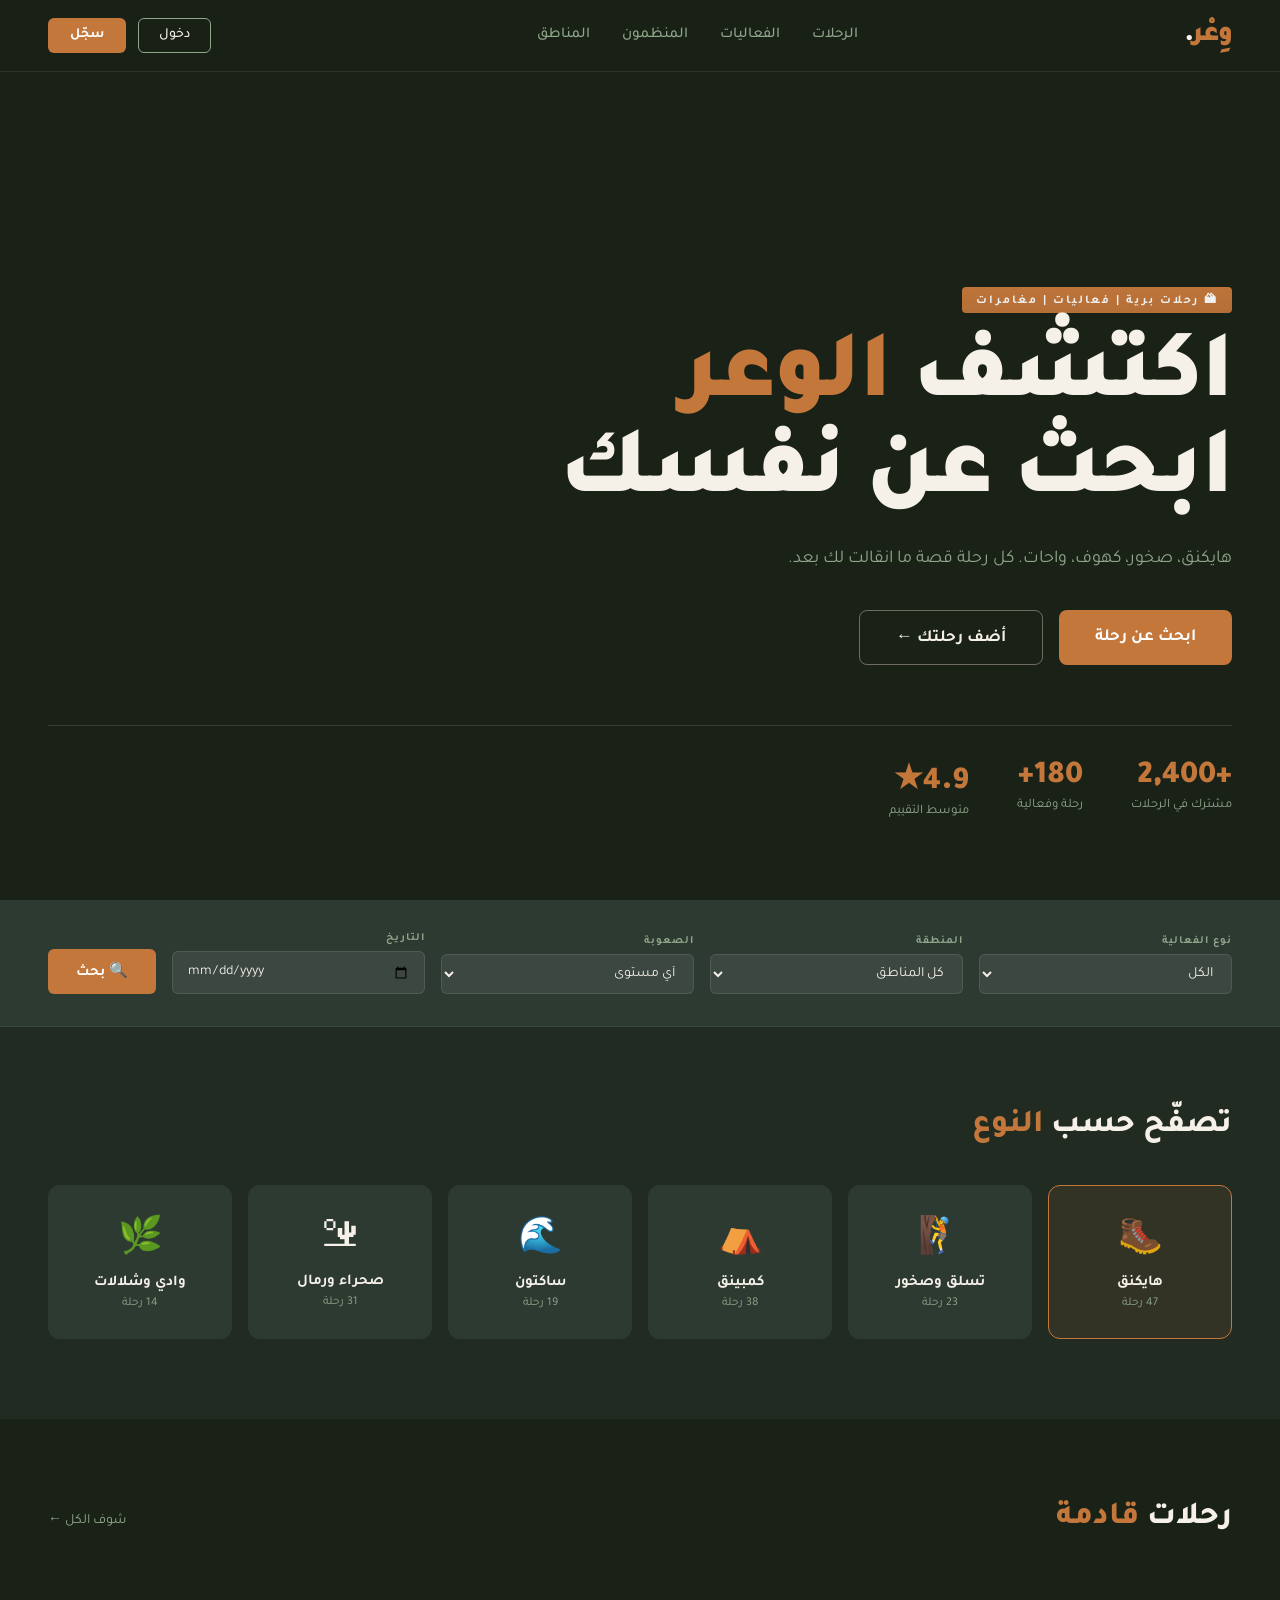
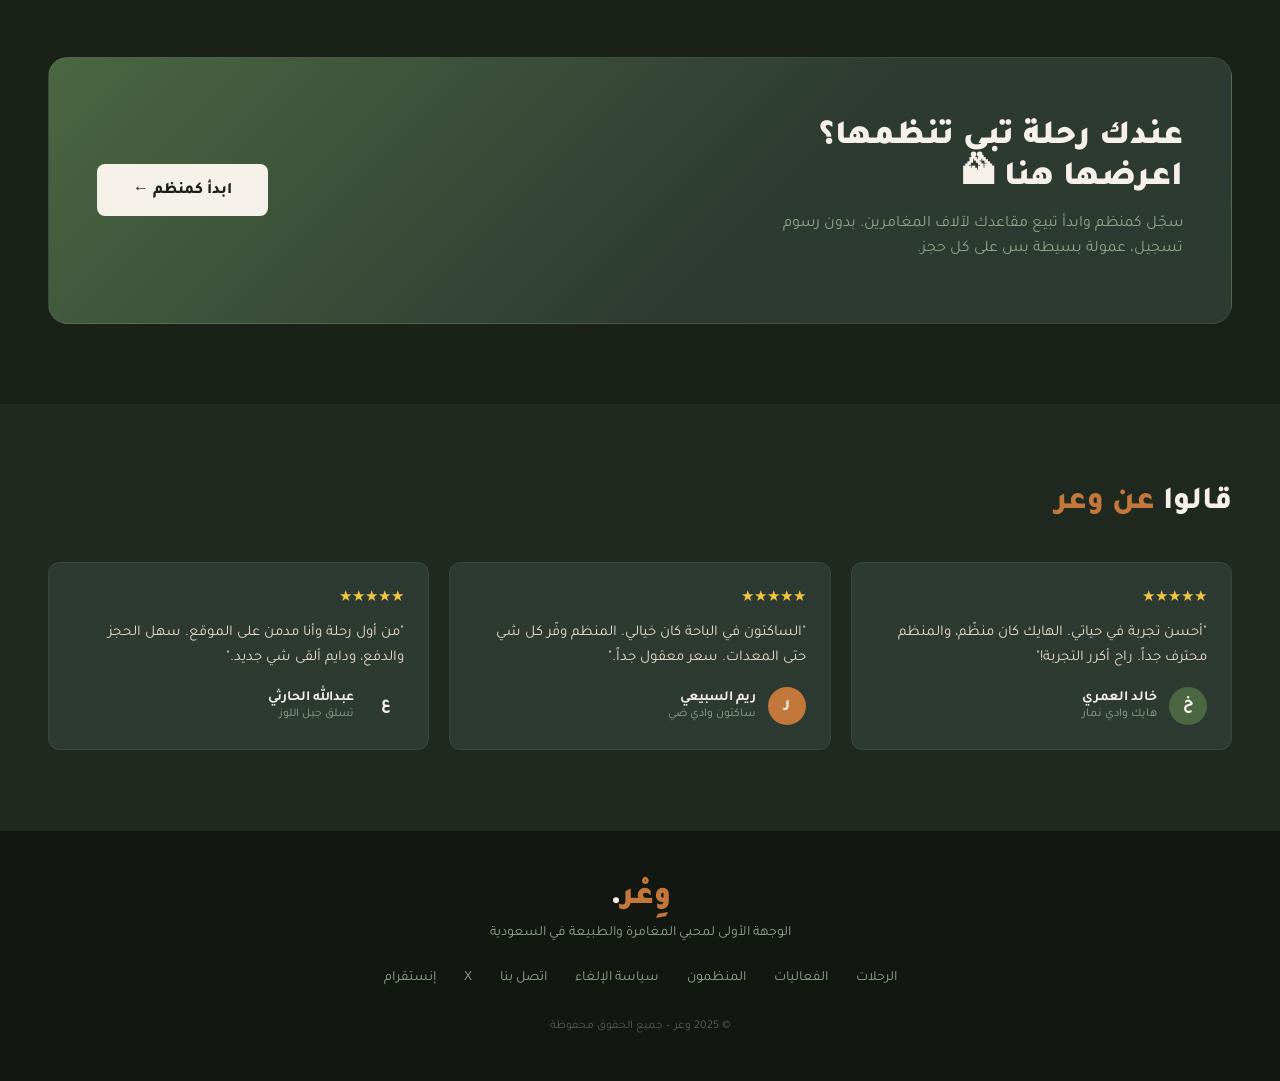
==== commit 0b4f1b01: "Add files via upload" ====
--- a/index.html
+++ b/index.html
@@ -5,6 +5,7 @@
 <meta name="viewport" content="width=device-width, initial-scale=1.0">
 <title>وِعْر – رحلات وفعاليات</title>
 <link href="https://fonts.googleapis.com/css2?family=Tajawal:wght@300;400;500;700;800;900&display=swap" rel="stylesheet">
+<script src="https://cdn.jsdelivr.net/npm/@supabase/supabase-js@2"></script>
 <style>
   :root {
     --sand: #E8DCC8;
@@ -524,17 +525,16 @@
       <button class="tab" id="registerTab" onclick="switchTab('register')">تسجيل</button>
     </div>
     <div id="loginForm">
-      <div class="form-field"><label>الجوال أو الإيميل</label><input type="text" placeholder="05xxxxxxxx"></div>
-      <div class="form-field"><label>كلمة المرور</label><input type="password" placeholder="••••••••"></div>
-      <button class="btn-submit">دخول ←</button>
+      <div class="form-field"><label>الإيميل</label><input id="loginEmail" type="email" placeholder="email@example.com"></div>
+      <div class="form-field"><label>كلمة المرور</label><input id="loginPass" type="password" placeholder="••••••••"></div>
+      <button class="btn-submit" onclick="doLogin()">دخول ←</button>
       <div class="form-footer">ما عندك حساب؟ <a onclick="switchTab('register')">سجّل الآن</a></div>
     </div>
     <div id="registerForm" style="display:none">
-      <div class="form-field"><label>الاسم الكامل</label><input type="text" placeholder="اسمك الكامل"></div>
-      <div class="form-field"><label>رقم الجوال</label><input type="text" placeholder="05xxxxxxxx"></div>
-      <div class="form-field"><label>الإيميل</label><input type="email" placeholder="email@example.com"></div>
-      <div class="form-field"><label>كلمة المرور</label><input type="password" placeholder="••••••••"></div>
-      <button class="btn-submit">سجّل الآن ←</button>
+      <div class="form-field"><label>الاسم الكامل</label><input id="regName" type="text" placeholder="اسمك الكامل"></div>
+      <div class="form-field"><label>الإيميل</label><input id="regEmail" type="email" placeholder="email@example.com"></div>
+      <div class="form-field"><label>كلمة المرور</label><input id="regPass" type="password" placeholder="••••••••"></div>
+      <button class="btn-submit" onclick="doRegister()">سجّل الآن ←</button>
       <div class="form-footer">عندك حساب؟ <a onclick="switchTab('login')">دخول</a></div>
     </div>
   </div>
@@ -639,7 +639,19 @@
 
 <script>
 // ───────────────────────────────────────────────────
-// DATA MODEL
+// SUPABASE
+// ───────────────────────────────────────────────────
+const { createClient } = supabase;
+const sb = createClient(
+  'https://hbuinozezcvpqtqthpij.supabase.co',
+  'eyJhbGciOiJIUzI1NiIsInR5cCI6IkpXVCJ9.eyJpc3MiOiJzdXBhYmFzZSIsInJlZiI6ImhidWlub3plemN2cHF0cXRocGlqIiwicm9sZSI6ImFub24iLCJpYXQiOjE3ODE2MjczMjcsImV4cCI6MjA5NzIwMzMyN30.k87yVz4mO7iN1EjNlSNVu7LfA_Kjdh-fXOEhdOcO71c'
+);
+
+let currentUser = null;
+let currentUserRole = null;
+
+// ───────────────────────────────────────────────────
+// FALLBACK DATA (تظهر لو قاعدة البيانات فاضية)
 // ───────────────────────────────────────────────────
 const trips = [
   {
@@ -794,9 +806,13 @@
 // ───────────────────────────────────────────────────
 // RENDER CARDS
 // ───────────────────────────────────────────────────
-function renderCards() {
+function renderCards(list) {
   const grid = document.getElementById('tripsGrid');
-  grid.innerHTML = trips.map(t => {
+  if (!list || list.length === 0) {
+    grid.innerHTML = '<p style="color:var(--mist);text-align:center;grid-column:1/-1;padding:40px">لا توجد رحلات متاحة حالياً</p>';
+    return;
+  }
+  grid.innerHTML = list.map(t => {
     const starsHtml = '★'.repeat(t.rating) + (t.rating < 5 ? '☆'.repeat(5 - t.rating) : '');
     const badgesHtml = t.badges.map(b => `<span class="${b.cls}">${b.text}</span>`).join('');
     return `
@@ -837,7 +853,7 @@
 // TRIP DETAIL MODAL
 // ───────────────────────────────────────────────────
 function openDetail(id) {
-  const t = trips.find(x => x.id === id);
+  const t = allTrips.find(x => x.id == id);
   if (!t) return;
 
   document.getElementById('dImg').src = t.image;
@@ -904,13 +920,112 @@
 });
 
 // ───────────────────────────────────────────────────
-// AUTH / BOOKING / MISC
+// LOAD TRIPS FROM SUPABASE
+// ───────────────────────────────────────────────────
+let allTrips = [...trips]; // يبدأ بالبيانات الثابتة كـfallback
+
+async function loadTrips() {
+  const { data, error } = await sb
+    .from('trips')
+    .select('*, trip_dates(*)')
+    .eq('status', 'published')
+    .order('created_at', { ascending: false });
+
+  if (data && data.length > 0) {
+    allTrips = data.map(t => ({
+      id: t.id,
+      title: t.title,
+      type: t.type,
+      location: t.location,
+      place: t.place,
+      startPoint: t.start_point,
+      mapUrl: t.map_url,
+      difficulty: t.difficulty,
+      diffLabel: t.difficulty === 'easy' ? 'سهل' : t.difficulty === 'mid' ? 'متوسط' : 'صعب',
+      distance: t.distance,
+      duration: t.duration,
+      price: t.price,
+      includes: t.includes || [],
+      excludes: t.excludes || [],
+      seatsAvailable: t.seats_available,
+      seatsTotal: t.seats_total,
+      guide: t.guide,
+      organizer: t.organizer_id,
+      rating: 5,
+      reviews: 0,
+      image: t.image_url,
+      dates: (t.trip_dates || []).map(d => ({ label: d.date_label, seats: d.seats })),
+      toBring: t.to_bring || [],
+      ageRange: t.age_range,
+      badges: [{ text: t.difficulty === 'easy' ? 'سهل' : t.difficulty === 'mid' ? 'متوسط' : 'صعب',
+                 cls: `badge badge-diff-${t.difficulty}` }],
+      cardDate: (t.trip_dates && t.trip_dates[0]) ? t.trip_dates[0].date_label : '',
+    }));
+  }
+  renderCards(allTrips);
+}
+
+// ───────────────────────────────────────────────────
+// AUTH — SUPABASE
+// ───────────────────────────────────────────────────
+async function doLogin() {
+  const email = document.getElementById('loginEmail').value.trim();
+  const pass  = document.getElementById('loginPass').value;
+  if (!email || !pass) return alert('أدخل الإيميل وكلمة المرور');
+  const { error } = await sb.auth.signInWithPassword({ email, password: pass });
+  if (error) return alert('خطأ: ' + error.message);
+  closeModal('authModal');
+}
+
+async function doRegister() {
+  const name  = document.getElementById('regName').value.trim();
+  const email = document.getElementById('regEmail').value.trim();
+  const pass  = document.getElementById('regPass').value;
+  if (!name || !email || !pass) return alert('أكمل جميع الحقول');
+  const { error } = await sb.auth.signUp({ email, password: pass, options: { data: { name } } });
+  if (error) return alert('خطأ: ' + error.message);
+  closeModal('authModal');
+  alert('✅ تم التسجيل! تحقق من إيميلك لتفعيل الحساب.');
+}
+
+async function doLogout() {
+  await sb.auth.signOut();
+}
+
+function updateNavAuth(user) {
+  const cta = document.querySelector('.nav-cta');
+  if (user) {
+    cta.innerHTML = `
+      <span style="color:var(--mist);font-size:14px">${user.user_metadata?.name || user.email}</span>
+      ${currentUserRole === 'admin' ? '<button class="btn-outline" onclick="location.href=\'#admin\'">لوحة التحكم</button>' : ''}
+      <button class="btn-outline" onclick="doLogout()">خروج</button>`;
+  } else {
+    cta.innerHTML = `
+      <button class="btn-outline" onclick="openModal('login')">دخول</button>
+      <button class="btn-primary" onclick="openModal('register')">سجّل</button>`;
+  }
+}
+
+sb.auth.onAuthStateChange(async (event, session) => {
+  currentUser = session?.user || null;
+  if (currentUser) {
+    const { data } = await sb.from('users').select('role').eq('id', currentUser.id).single();
+    currentUserRole = data?.role || 'traveler';
+  } else {
+    currentUserRole = null;
+  }
+  updateNavAuth(currentUser);
+});
+
+// ───────────────────────────────────────────────────
+// BOOKING / MISC
 // ───────────────────────────────────────────────────
 let currentPrice = 180;
+let currentTripId = null;
 
 function bookFromCard(id) {
-  const t = trips.find(x => x.id === id);
-  if (t) openBooking(t.title, t.type, t.location, String(t.price));
+  const t = allTrips.find(x => x.id === id);
+  if (t) openBooking(t.id, t.title, t.type, t.location, String(t.price));
 }
 
 function openModal(type) {
@@ -932,8 +1047,13 @@
   document.getElementById('registerForm').style.display = tab === 'register' ? 'block' : 'none';
 }
 
-function openBooking(name, type, loc, price) {
+function openBooking(tripId, name, type, loc, price) {
+  if (!currentUser) {
+    openModal('login');
+    return;
+  }
   currentPrice = parseInt(price);
+  currentTripId = tripId;
   document.getElementById('bookTripName').textContent = name;
   document.getElementById('bookTripMeta').textContent = type + ' · ' + loc;
   document.getElementById('numPersons').value = 1;
@@ -952,12 +1072,25 @@
   btn.classList.add('active');
 }
 
-function confirmBooking() {
+async function confirmBooking() {
+  const persons = parseInt(document.getElementById('numPersons').value) || 1;
+  const payMethod = document.querySelector('.pay-btn.active')?.textContent?.trim() || '';
+
+  if (currentUser && currentTripId) {
+    await sb.from('bookings').insert({
+      user_id: currentUser.id,
+      trip_id: currentTripId,
+      persons,
+      total_price: currentPrice * persons,
+      payment_method: payMethod,
+      status: 'pending'
+    });
+  }
   closeModal('bookModal');
   setTimeout(() => alert('✅ تم تأكيد حجزك! راح تصلك رسالة على جوالك.'), 200);
 }
 
-function confirmOrganizer() {
+async function confirmOrganizer() {
   closeModal('orgModal');
   setTimeout(() => alert('✅ استلمنا طلبك! راح نتواصل معك خلال 24 ساعة.'), 200);
 }
@@ -976,7 +1109,7 @@
   });
 });
 
-renderCards();
+loadTrips();
 </script>
 </body>
 </html>
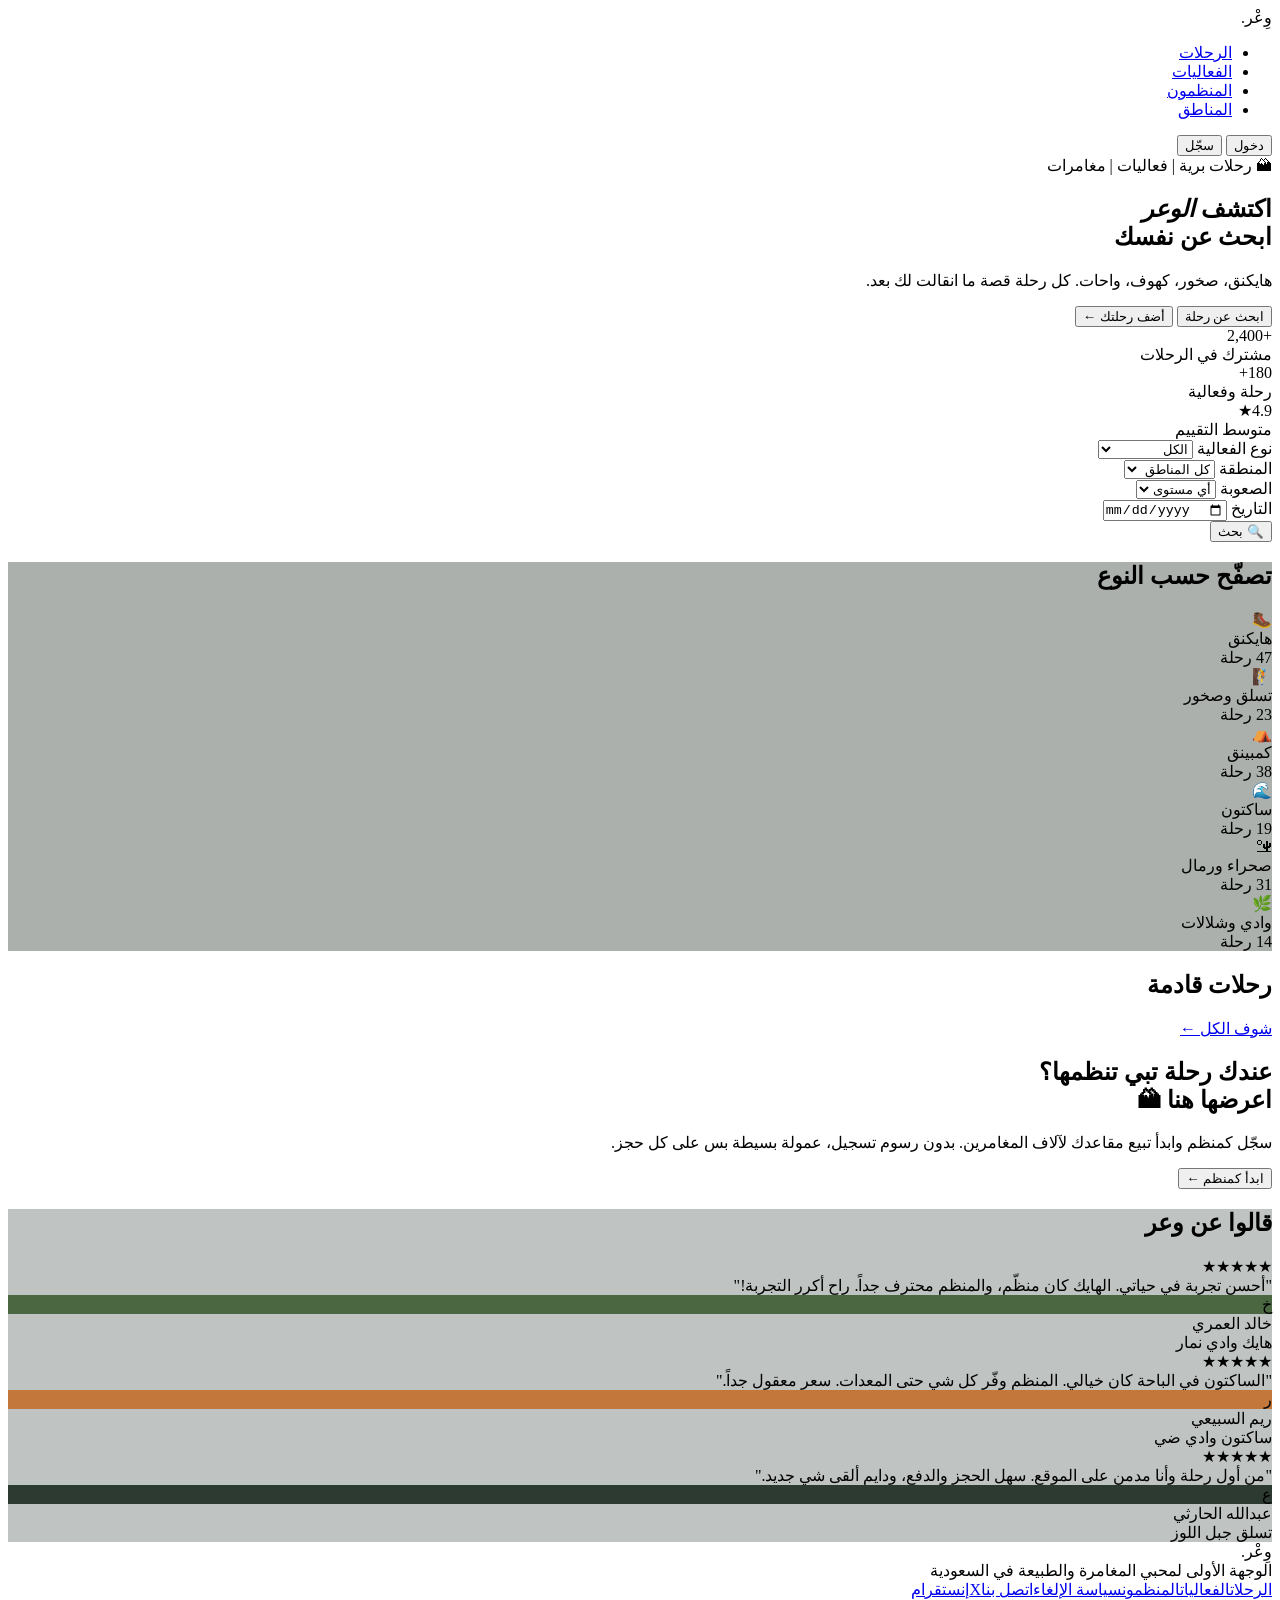
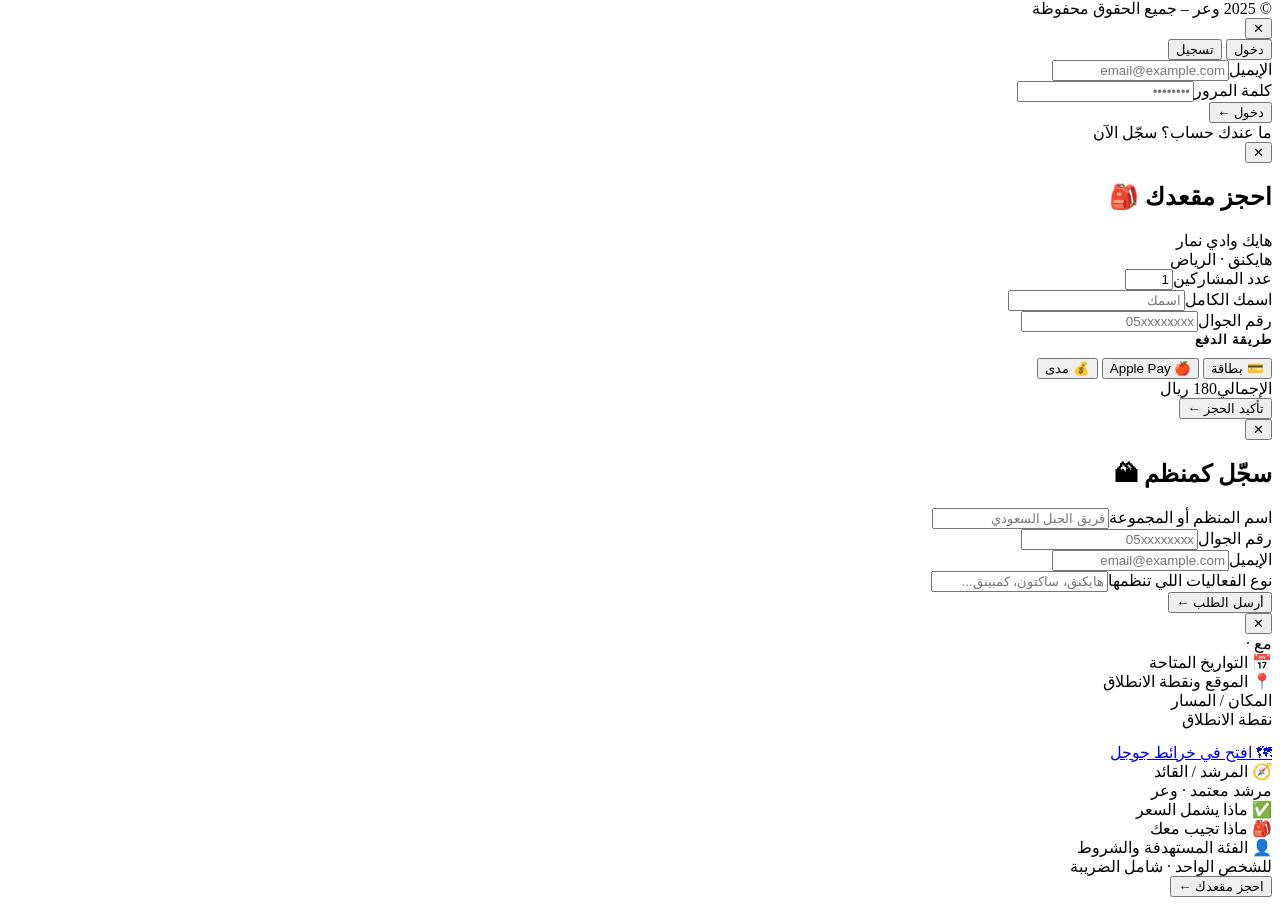
==== commit aaeb7448: "Create index.html" ====
--- a/index.html
+++ b/index.html
@@ -1,416 +1,15 @@
 <!DOCTYPE html>
 <html lang="ar" dir="rtl">
 <head>
-<meta charset="UTF-8">
-<meta name="viewport" content="width=device-width, initial-scale=1.0">
-<title>وِعْر – رحلات وفعاليات</title>
-<link href="https://fonts.googleapis.com/css2?family=Tajawal:wght@300;400;500;700;800;900&display=swap" rel="stylesheet">
-<script src="https://cdn.jsdelivr.net/npm/@supabase/supabase-js@2"></script>
-<style>
-  :root {
-    --sand: #E8DCC8;
-    --clay: #C4773B;
-    --slate: #2D3A32;
-    --moss: #4A6741;
-    --dusk: #1A2218;
-    --cream: #F5F0E8;
-    --mist: #8FA68A;
-    --alert: #E05C2A;
-  }
-
-  * { margin: 0; padding: 0; box-sizing: border-box; }
-
-  body {
-    font-family: 'Tajawal', sans-serif;
-    background: var(--dusk);
-    color: var(--cream);
-    overflow-x: hidden;
-  }
-
-  /* ── NAV ── */
-  nav {
-    position: fixed; top: 0; width: 100%; z-index: 100;
-    display: flex; align-items: center; justify-content: space-between;
-    padding: 18px 48px;
-    background: rgba(26,34,24,0.85);
-    backdrop-filter: blur(12px);
-    border-bottom: 1px solid rgba(232,220,200,0.1);
-  }
-  .logo { font-size: 28px; font-weight: 900; letter-spacing: -1px; color: var(--clay); }
-  .logo span { color: var(--cream); }
-  .nav-links { display: flex; gap: 32px; list-style: none; }
-  .nav-links a { color: var(--mist); text-decoration: none; font-size: 15px; font-weight: 500; transition: color 0.2s; }
-  .nav-links a:hover { color: var(--cream); }
-  .nav-cta { display: flex; gap: 12px; align-items: center; }
-  .btn-outline {
-    border: 1.5px solid var(--mist); color: var(--cream);
-    padding: 8px 20px; border-radius: 6px; font-size: 14px;
-    background: transparent; cursor: pointer; font-family: 'Tajawal', sans-serif;
-    font-weight: 500; transition: all 0.2s;
-  }
-  .btn-outline:hover { border-color: var(--cream); }
-  .btn-primary {
-    background: var(--clay); color: white;
-    padding: 9px 22px; border-radius: 6px; font-size: 14px;
-    border: none; cursor: pointer; font-family: 'Tajawal', sans-serif;
-    font-weight: 700; transition: all 0.2s;
-  }
-  .btn-primary:hover { background: #d4893e; }
-
-  /* ── HERO ── */
-  .hero {
-    min-height: 100vh;
-    display: flex; flex-direction: column; justify-content: flex-end;
-    padding: 0 48px 80px;
-    position: relative; overflow: hidden;
-  }
-  .hero-bg {
-    position: absolute; inset: 0;
-    background:
-      linear-gradient(to top, var(--dusk) 20%, transparent 70%),
-      linear-gradient(to left, transparent 50%, rgba(26,34,24,0.6) 100%),
-      url('https://images.unsplash.com/photo-1464822759023-fed622ff2c3b?w=1600&q=80') center/cover no-repeat;
-  }
-  .hero-tag {
-    display: inline-block; background: var(--clay);
-    color: white; font-size: 12px; font-weight: 700; letter-spacing: 2px;
-    padding: 5px 14px; border-radius: 4px; margin-bottom: 20px;
-    text-transform: uppercase; width: fit-content;
-  }
-  .hero h1 {
-    font-size: clamp(52px, 8vw, 96px); font-weight: 900; line-height: 1.0;
-    letter-spacing: -2px; position: relative; z-index: 1; max-width: 700px;
-  }
-  .hero h1 em { font-style: normal; color: var(--clay); }
-  .hero-sub { margin-top: 20px; font-size: 18px; color: var(--mist); max-width: 480px; position: relative; z-index: 1; line-height: 1.6; }
-  .hero-actions { display: flex; gap: 16px; margin-top: 36px; position: relative; z-index: 1; flex-wrap: wrap; }
-  .btn-hero {
-    background: var(--clay); color: white;
-    padding: 15px 36px; border-radius: 8px; font-size: 17px;
-    border: none; cursor: pointer; font-family: 'Tajawal', sans-serif;
-    font-weight: 700; transition: all 0.2s;
-  }
-  .btn-hero:hover { background: #d4893e; transform: translateY(-1px); }
-  .btn-hero-ghost {
-    background: transparent; color: var(--cream);
-    padding: 15px 36px; border-radius: 8px; font-size: 17px;
-    border: 1.5px solid rgba(232,220,200,0.4); cursor: pointer;
-    font-family: 'Tajawal', sans-serif; font-weight: 600; transition: all 0.2s;
-  }
-  .btn-hero-ghost:hover { border-color: var(--cream); }
-  .hero-stats {
-    display: flex; gap: 48px; margin-top: 60px; position: relative; z-index: 1;
-    padding-top: 32px; border-top: 1px solid rgba(232,220,200,0.15);
-  }
-  .stat-num { font-size: 32px; font-weight: 900; color: var(--clay); }
-  .stat-label { font-size: 13px; color: var(--mist); margin-top: 2px; }
-
-  /* ── SEARCH BAR ── */
-  .search-bar {
-    background: var(--slate); padding: 32px 48px;
-    display: flex; gap: 16px; align-items: flex-end; flex-wrap: wrap;
-    border-bottom: 1px solid rgba(255,255,255,0.06);
-  }
-  .search-field { display: flex; flex-direction: column; gap: 6px; flex: 1; min-width: 160px; }
-  .search-field label { font-size: 11px; color: var(--mist); font-weight: 600; letter-spacing: 1px; text-transform: uppercase; }
-  .search-field select, .search-field input {
-    background: rgba(255,255,255,0.07); border: 1.5px solid rgba(255,255,255,0.1);
-    color: var(--cream); padding: 11px 14px; border-radius: 6px; font-size: 14px;
-    font-family: 'Tajawal', sans-serif; outline: none; transition: border 0.2s;
-  }
-  .search-field select:focus, .search-field input:focus { border-color: var(--clay); }
-  .search-field select option { background: var(--slate); }
-  .btn-search {
-    background: var(--clay); color: white; padding: 12px 28px; border-radius: 6px; font-size: 15px;
-    border: none; cursor: pointer; font-family: 'Tajawal', sans-serif; font-weight: 700; white-space: nowrap; transition: background 0.2s;
-  }
-  .btn-search:hover { background: #d4893e; }
-
-  /* ── SECTIONS ── */
-  section { padding: 80px 48px; }
-  .section-header { display: flex; justify-content: space-between; align-items: baseline; margin-bottom: 40px; flex-wrap: wrap; gap: 16px; }
-  .section-title { font-size: 32px; font-weight: 800; }
-  .section-title span { color: var(--clay); }
-  .section-link { color: var(--mist); font-size: 14px; text-decoration: none; }
-  .section-link:hover { color: var(--cream); }
-
-  /* ── TRIP CARDS ── */
-  .trips-grid { display: grid; grid-template-columns: repeat(auto-fill, minmax(310px, 1fr)); gap: 24px; }
-  .trip-card {
-    background: var(--slate); border-radius: 14px; overflow: hidden;
-    border: 1px solid rgba(255,255,255,0.06);
-    transition: transform 0.25s, box-shadow 0.25s; cursor: pointer;
-  }
-  .trip-card:hover { transform: translateY(-4px); box-shadow: 0 20px 48px rgba(0,0,0,0.4); }
-  .card-img { height: 210px; object-fit: cover; width: 100%; display: block; background: var(--moss); }
-  .card-img-wrap { position: relative; }
-  .card-badges { position: absolute; top: 14px; right: 14px; display: flex; flex-direction: column; gap: 6px; }
-  .badge { font-size: 11px; font-weight: 700; padding: 4px 10px; border-radius: 20px; backdrop-filter: blur(8px); width: fit-content; }
-  .badge-diff-easy { background: rgba(74,103,65,0.85); color: #a8d4a0; }
-  .badge-diff-mid  { background: rgba(196,119,59,0.85); color: #f4c08a; }
-  .badge-diff-hard { background: rgba(180,40,40,0.85); color: #f4a0a0; }
-  .badge-new { background: var(--clay); color: white; }
-  .card-body { padding: 20px 22px 24px; }
-  .card-meta { display: flex; align-items: center; gap: 10px; margin-bottom: 10px; }
-  .card-type { font-size: 11px; color: var(--mist); font-weight: 600; text-transform: uppercase; letter-spacing: 1px; }
-  .dot { width: 3px; height: 3px; border-radius: 50%; background: var(--mist); }
-  .card-loc { font-size: 11px; color: var(--mist); }
-  .card-title { font-size: 18px; font-weight: 800; line-height: 1.3; margin-bottom: 10px; }
-  .card-organizer { font-size: 13px; color: var(--mist); margin-bottom: 16px; }
-  .card-organizer span { color: var(--cream); font-weight: 600; }
-  .card-footer { display: flex; align-items: center; justify-content: space-between; padding-top: 16px; border-top: 1px solid rgba(255,255,255,0.08); }
-  .card-price { font-size: 20px; font-weight: 900; color: var(--clay); }
-  .card-price small { font-size: 12px; color: var(--mist); font-weight: 400; }
-  .card-details { display: flex; gap: 14px; font-size: 12px; color: var(--mist); }
-  .detail-item { display: flex; align-items: center; gap: 5px; }
-  .stars { color: #F4C542; font-size: 13px; }
-  .reviews { font-size: 11px; color: var(--mist); }
-  .btn-book {
-    background: var(--clay); color: white; padding: 8px 18px; border-radius: 6px; font-size: 13px;
-    border: none; cursor: pointer; font-family: 'Tajawal', sans-serif; font-weight: 700; transition: background 0.2s; white-space: nowrap;
-  }
-  .btn-book:hover { background: #d4893e; }
-
-  /* ── CATEGORIES ── */
-  .cats-grid { display: grid; grid-template-columns: repeat(auto-fill, minmax(160px, 1fr)); gap: 16px; }
-  .cat-card {
-    background: var(--slate); border-radius: 12px; padding: 28px 20px;
-    text-align: center; border: 1.5px solid transparent; cursor: pointer; transition: all 0.2s;
-  }
-  .cat-card:hover, .cat-card.active { border-color: var(--clay); background: rgba(196,119,59,0.1); }
-  .cat-icon { font-size: 36px; margin-bottom: 10px; }
-  .cat-name { font-size: 15px; font-weight: 700; }
-  .cat-count { font-size: 12px; color: var(--mist); margin-top: 4px; }
-
-  /* ── ORGANIZER CTA ── */
-  .organizer-cta {
-    background: linear-gradient(135deg, var(--moss) 0%, var(--slate) 60%);
-    border-radius: 20px; padding: 60px 48px;
-    display: flex; justify-content: space-between; align-items: center;
-    gap: 32px; flex-wrap: wrap; border: 1px solid rgba(255,255,255,0.08);
-    margin: 0 48px 80px;
-  }
-  .cta-text h2 { font-size: 34px; font-weight: 900; line-height: 1.2; margin-bottom: 12px; }
-  .cta-text p { color: var(--mist); font-size: 16px; max-width: 440px; line-height: 1.6; }
-  .btn-cta {
-    background: var(--cream); color: var(--dusk); padding: 15px 36px; border-radius: 8px; font-size: 16px;
-    border: none; cursor: pointer; font-family: 'Tajawal', sans-serif; font-weight: 800; white-space: nowrap; transition: all 0.2s;
-  }
-  .btn-cta:hover { background: white; transform: translateY(-1px); }
-
-  /* ── MODAL BASE ── */
-  .modal-overlay {
-    position: fixed; inset: 0; background: rgba(10,15,10,0.85);
-    z-index: 200; display: flex; align-items: center; justify-content: center;
-    padding: 20px; opacity: 0; pointer-events: none; transition: opacity 0.25s;
-  }
-  .modal-overlay.open { opacity: 1; pointer-events: all; }
-  .modal {
-    background: var(--slate); border-radius: 16px; width: 100%; max-width: 460px;
-    padding: 40px; position: relative; transform: translateY(20px); transition: transform 0.25s;
-    border: 1px solid rgba(255,255,255,0.08); max-height: 90vh; overflow-y: auto;
-  }
-  .modal-overlay.open .modal { transform: translateY(0); }
-  .modal-close {
-    position: absolute; top: 16px; left: 16px;
-    background: none; border: none; color: var(--mist); font-size: 22px; cursor: pointer; line-height: 1;
-  }
-  .modal h2 { font-size: 24px; font-weight: 800; margin-bottom: 24px; }
-  .tabs { display: flex; gap: 0; margin-bottom: 28px; border-bottom: 2px solid rgba(255,255,255,0.08); }
-  .tab {
-    padding: 10px 24px; font-size: 15px; font-weight: 600; cursor: pointer;
-    color: var(--mist); border-bottom: 2px solid transparent; margin-bottom: -2px;
-    background: none; border-top: none; border-right: none; border-left: none;
-    font-family: 'Tajawal', sans-serif; transition: all 0.2s;
-  }
-  .tab.active { color: var(--clay); border-bottom-color: var(--clay); }
-  .form-field { margin-bottom: 18px; }
-  .form-field label { display: block; font-size: 13px; color: var(--mist); margin-bottom: 7px; font-weight: 600; }
-  .form-field input {
-    width: 100%; background: rgba(255,255,255,0.06); border: 1.5px solid rgba(255,255,255,0.1);
-    color: var(--cream); padding: 12px 14px; border-radius: 8px; font-size: 15px;
-    font-family: 'Tajawal', sans-serif; outline: none; transition: border 0.2s;
-  }
-  .form-field input:focus { border-color: var(--clay); }
-  .btn-submit {
-    width: 100%; background: var(--clay); color: white; padding: 14px; border-radius: 8px; font-size: 16px;
-    border: none; cursor: pointer; font-family: 'Tajawal', sans-serif; font-weight: 800; transition: background 0.2s; margin-top: 4px;
-  }
-  .btn-submit:hover { background: #d4893e; }
-  .form-footer { text-align: center; margin-top: 16px; font-size: 13px; color: var(--mist); }
-  .form-footer a { color: var(--clay); text-decoration: none; cursor: pointer; }
-
-  /* ── REVIEWS ── */
-  .reviews-grid { display: grid; grid-template-columns: repeat(auto-fill, minmax(300px, 1fr)); gap: 20px; }
-  .review-card { background: var(--slate); border-radius: 12px; padding: 24px; border: 1px solid rgba(255,255,255,0.06); }
-  .review-stars { color: #F4C542; font-size: 15px; margin-bottom: 12px; }
-  .review-text { font-size: 15px; line-height: 1.7; color: var(--sand); margin-bottom: 16px; }
-  .reviewer { display: flex; align-items: center; gap: 12px; }
-  .reviewer-avatar { width: 38px; height: 38px; border-radius: 50%; background: var(--moss); display: flex; align-items: center; justify-content: center; font-weight: 800; font-size: 16px; }
-  .reviewer-name { font-weight: 700; font-size: 14px; }
-  .reviewer-trip { font-size: 12px; color: var(--mist); }
-
-  /* ── FOOTER ── */
-  footer { background: rgba(0,0,0,0.3); border-top: 1px solid rgba(255,255,255,0.06); padding: 48px; text-align: center; }
-  .footer-logo { font-size: 32px; font-weight: 900; color: var(--clay); margin-bottom: 8px; }
-  .footer-logo span { color: var(--cream); }
-  .footer-sub { color: var(--mist); font-size: 14px; margin-bottom: 28px; }
-  .footer-links { display: flex; gap: 28px; justify-content: center; flex-wrap: wrap; margin-bottom: 32px; }
-  .footer-links a { color: var(--mist); text-decoration: none; font-size: 14px; }
-  .footer-links a:hover { color: var(--cream); }
-  .footer-copy { color: rgba(143,166,138,0.5); font-size: 12px; }
-
-  /* ── BOOKING MODAL ── */
-  .book-modal { max-width: 520px; }
-  .book-trip-info { background: rgba(196,119,59,0.1); border-radius: 10px; padding: 16px; margin-bottom: 24px; border: 1px solid rgba(196,119,59,0.2); }
-  .book-trip-name { font-weight: 800; font-size: 16px; margin-bottom: 4px; }
-  .book-trip-meta { font-size: 13px; color: var(--mist); }
-  .payment-methods { display: flex; gap: 10px; margin-bottom: 20px; }
-  .pay-btn {
-    flex: 1; padding: 10px; border-radius: 8px; border: 1.5px solid rgba(255,255,255,0.1);
-    background: rgba(255,255,255,0.04); color: var(--mist); cursor: pointer;
-    font-family: 'Tajawal', sans-serif; font-size: 13px; font-weight: 600; transition: all 0.2s; text-align: center;
-  }
-  .pay-btn.active { border-color: var(--clay); color: var(--clay); background: rgba(196,119,59,0.1); }
-  .total-row { display: flex; justify-content: space-between; align-items: center; padding: 14px 0; border-top: 1px solid rgba(255,255,255,0.08); margin-top: 8px; }
-  .total-label { color: var(--mist); font-size: 14px; }
-  .total-amount { font-size: 24px; font-weight: 900; color: var(--clay); }
-
-  /* ── TRIP DETAIL MODAL ── */
-  .detail-overlay {
-    position: fixed; inset: 0; background: rgba(10,15,10,0.9);
-    z-index: 300; display: flex; align-items: flex-start; justify-content: center;
-    padding: 20px; opacity: 0; pointer-events: none; transition: opacity 0.25s; overflow-y: auto;
-  }
-  .detail-overlay.open { opacity: 1; pointer-events: all; }
-  .detail-modal {
-    background: var(--slate); border-radius: 20px; width: 100%; max-width: 820px;
-    position: relative; border: 1px solid rgba(255,255,255,0.08);
-    transform: translateY(24px); transition: transform 0.3s; margin: auto; overflow: hidden;
-  }
-  .detail-overlay.open .detail-modal { transform: translateY(0); }
-  .detail-hero-img { width: 100%; height: 300px; object-fit: cover; display: block; }
-  .detail-hero-overlay {
-    position: relative; margin-top: -80px; padding: 0 36px 0;
-    display: flex; align-items: flex-end; justify-content: space-between; gap: 16px; flex-wrap: wrap;
-  }
-  .detail-badges-top { display: flex; gap: 8px; flex-wrap: wrap; margin-bottom: 12px; }
-  .detail-title-block { flex: 1; }
-  .detail-title { font-size: 26px; font-weight: 900; line-height: 1.2; text-shadow: 0 2px 12px rgba(0,0,0,0.5); }
-  .detail-organizer { font-size: 14px; color: var(--mist); margin-top: 6px; }
-  .detail-organizer strong { color: var(--cream); }
-  .detail-rating {
-    display: flex; align-items: center; gap: 6px;
-    background: rgba(26,34,24,0.85); border-radius: 10px; padding: 8px 14px;
-    white-space: nowrap; align-self: flex-end; margin-bottom: 12px;
-  }
-  .detail-rating .stars { color: #F4C542; font-size: 15px; }
-  .detail-rating span { font-weight: 800; font-size: 15px; }
-  .detail-rating small { color: var(--mist); font-size: 12px; }
-  .detail-body { padding: 28px 36px 120px; }
-  .detail-grid { display: grid; grid-template-columns: 1fr 1fr; gap: 12px; margin-bottom: 28px; }
-  .detail-info-card {
-    background: rgba(255,255,255,0.04); border-radius: 12px; padding: 16px 18px;
-    border: 1px solid rgba(255,255,255,0.07);
-  }
-  .detail-info-label { font-size: 11px; color: var(--mist); font-weight: 700; letter-spacing: 1px; text-transform: uppercase; margin-bottom: 6px; }
-  .detail-info-value { font-size: 15px; font-weight: 700; line-height: 1.4; }
-  .detail-info-value.clay { color: var(--clay); }
-  .detail-section { margin-bottom: 24px; }
-  .detail-section-title {
-    font-size: 14px; font-weight: 700; color: var(--mist); letter-spacing: 1px;
-    text-transform: uppercase; margin-bottom: 14px;
-    padding-bottom: 8px; border-bottom: 1px solid rgba(255,255,255,0.07);
-  }
-  .detail-dates { display: flex; flex-direction: column; gap: 10px; }
-  .detail-date-item {
-    display: flex; align-items: center; justify-content: space-between;
-    background: rgba(255,255,255,0.04); border-radius: 10px; padding: 12px 16px;
-    border: 1px solid rgba(255,255,255,0.07);
-  }
-  .detail-date-item.active-date { border-color: rgba(196,119,59,0.4); background: rgba(196,119,59,0.08); }
-  .date-label { font-size: 14px; font-weight: 600; }
-  .date-seats { font-size: 12px; color: var(--mist); }
-  .date-seats.low { color: #E05C2A; }
-  .includes-grid { display: flex; flex-wrap: wrap; gap: 10px; }
-  .include-tag {
-    display: flex; align-items: center; gap: 6px;
-    background: rgba(74,103,65,0.2); border: 1px solid rgba(74,103,65,0.4);
-    border-radius: 20px; padding: 6px 14px; font-size: 13px; font-weight: 600; color: #a8d4a0;
-  }
-  .exclude-tag {
-    display: flex; align-items: center; gap: 6px;
-    background: rgba(255,255,255,0.04); border: 1px solid rgba(255,255,255,0.1);
-    border-radius: 20px; padding: 6px 14px; font-size: 13px; font-weight: 600; color: var(--mist);
-  }
-  .bring-list { display: flex; flex-wrap: wrap; gap: 8px; }
-  .bring-item {
-    background: rgba(255,255,255,0.05); border-radius: 8px; padding: 7px 14px;
-    font-size: 13px; color: var(--sand); border: 1px solid rgba(255,255,255,0.07);
-  }
-  .map-btn {
-    display: inline-flex; align-items: center; gap: 8px;
-    background: rgba(196,119,59,0.15); border: 1.5px solid rgba(196,119,59,0.4);
-    color: var(--clay); border-radius: 8px; padding: 10px 18px;
-    font-size: 14px; font-weight: 700; font-family: 'Tajawal', sans-serif;
-    cursor: pointer; text-decoration: none; transition: all 0.2s;
-  }
-  .map-btn:hover { background: rgba(196,119,59,0.25); }
-  .detail-footer {
-    position: sticky; bottom: 0;
-    background: var(--slate); border-top: 1px solid rgba(255,255,255,0.08);
-    padding: 18px 36px;
-    display: flex; align-items: center; justify-content: space-between; gap: 16px; flex-wrap: wrap;
-  }
-  .detail-price-block .price-main { font-size: 28px; font-weight: 900; color: var(--clay); }
-  .detail-price-block .price-sub { font-size: 13px; color: var(--mist); margin-top: 2px; }
-  .btn-detail-book {
-    background: var(--clay); color: white; padding: 14px 36px; border-radius: 10px; font-size: 17px;
-    border: none; cursor: pointer; font-family: 'Tajawal', sans-serif; font-weight: 800; transition: all 0.2s;
-  }
-  .btn-detail-book:hover { background: #d4893e; transform: translateY(-1px); }
-  .detail-close {
-    position: absolute; top: 16px; left: 16px; z-index: 10;
-    background: rgba(26,34,24,0.75); backdrop-filter: blur(8px);
-    border: 1px solid rgba(255,255,255,0.15); border-radius: 50%;
-    width: 36px; height: 36px; display: flex; align-items: center; justify-content: center;
-    color: var(--cream); font-size: 18px; cursor: pointer; line-height: 1;
-  }
-  .guide-card {
-    display: flex; align-items: center; gap: 14px;
-    background: rgba(255,255,255,0.04); border-radius: 12px; padding: 14px 16px;
-    border: 1px solid rgba(255,255,255,0.07);
-  }
-  .guide-avatar {
-    width: 44px; height: 44px; border-radius: 50%; background: var(--moss);
-    display: flex; align-items: center; justify-content: center;
-    font-weight: 900; font-size: 18px; flex-shrink: 0;
-  }
-  .guide-name { font-weight: 700; font-size: 15px; }
-  .guide-role { font-size: 12px; color: var(--mist); margin-top: 3px; }
-  .diff-pill { display: inline-flex; align-items: center; gap: 5px; border-radius: 20px; padding: 4px 12px; font-size: 13px; font-weight: 700; }
-  .diff-easy { background: rgba(74,103,65,0.3); color: #a8d4a0; }
-  .diff-mid  { background: rgba(196,119,59,0.3); color: #f4c08a; }
-  .diff-hard { background: rgba(180,40,40,0.3); color: #f4a0a0; }
-
-  @media (max-width: 768px) {
-    nav { padding: 14px 20px; }
-    .nav-links { display: none; }
-    .hero { padding: 0 20px 60px; }
-    section { padding: 60px 20px; }
-    .search-bar { padding: 24px 20px; }
-    .organizer-cta { margin: 0 20px 60px; padding: 36px 24px; }
-    .hero-stats { gap: 28px; }
-    footer { padding: 40px 20px; }
-    .modal { padding: 28px 20px; }
-    .detail-grid { grid-template-columns: 1fr; }
-    .detail-body { padding: 20px 20px 120px; }
-    .detail-hero-overlay { padding: 0 20px 0; }
-    .detail-footer { padding: 14px 20px; }
-    .detail-hero-img { height: 220px; }
-    .detail-title { font-size: 20px; }
-  }
-</style>
+  <meta charset="UTF-8">
+  <meta name="viewport" content="width=device-width, initial-scale=1.0">
+  <title>وِعْر – رحلات وفعاليات</title>
+  <link href="https://fonts.googleapis.com/css2?family=Tajawal:wght@300;400;500;700;800;900&display=swap" rel="stylesheet">
+
+  <!-- CSS بالترتيب الصحيح -->
+  <link rel="stylesheet" href="assets/css/main.css">
+  <link rel="stylesheet" href="assets/css/components.css">
+  <link rel="stylesheet" href="assets/css/responsive.css">
 </head>
 <body>
 
@@ -424,8 +23,10 @@
     <li><a href="#">المناطق</a></li>
   </ul>
   <div class="nav-cta">
-    <button class="btn-outline" onclick="openModal('login')">دخول</button>
-    <button class="btn-primary" onclick="openModal('register')">سجّل</button>
+    <button class="btn-outline" id="navLoginBtn" onclick="openModal('login')">دخول</button>
+    <button class="btn-primary" id="navRegBtn" onclick="openModal('register')">سجّل</button>
+    <button class="btn-primary" id="navUserBtn" style="display:none" onclick="handleUserMenu()"></button>
+    <button class="btn-outline" id="navLogoutBtn" style="display:none" onclick="doLogout()">خروج</button>
   </div>
 </nav>
 
@@ -450,33 +51,33 @@
 <div class="search-bar">
   <div class="search-field">
     <label>نوع الفعالية</label>
-    <select><option>الكل</option><option>هايكنق</option><option>صخور وتسلق</option><option>كمبينق</option><option>ساكتون</option><option>وادي</option><option>بحري</option></select>
+    <select id="searchType"><option>الكل</option><option>هايكنق</option><option>صخور وتسلق</option><option>كمبينق</option><option>ساكتون</option><option>وادي</option><option>بحري</option></select>
   </div>
   <div class="search-field">
     <label>المنطقة</label>
-    <select><option>كل المناطق</option><option>الرياض</option><option>مكة المكرمة</option><option>عسير</option><option>تبوك</option><option>الباحة</option><option>المدينة</option></select>
+    <select id="searchRegion"><option>كل المناطق</option><option>الرياض</option><option>مكة المكرمة</option><option>عسير</option><option>تبوك</option><option>الباحة</option><option>المدينة</option></select>
   </div>
   <div class="search-field">
     <label>الصعوبة</label>
-    <select><option>أي مستوى</option><option>سهل</option><option>متوسط</option><option>صعب</option></select>
+    <select id="searchDiff"><option>أي مستوى</option><option>سهل</option><option>متوسط</option><option>صعب</option></select>
   </div>
   <div class="search-field">
     <label>التاريخ</label>
-    <input type="date">
-  </div>
-  <button class="btn-search">🔍 بحث</button>
+    <input type="date" id="searchDate">
+  </div>
+  <button class="btn-search" onclick="doSearch()">🔍 بحث</button>
 </div>
 
 <!-- CATEGORIES -->
 <section style="background: rgba(45,58,50,0.4);">
   <div class="section-header"><h2 class="section-title">تصفّح حسب <span>النوع</span></h2></div>
   <div class="cats-grid">
-    <div class="cat-card active" onclick="filterCat(this)"><div class="cat-icon">🥾</div><div class="cat-name">هايكنق</div><div class="cat-count">47 رحلة</div></div>
-    <div class="cat-card" onclick="filterCat(this)"><div class="cat-icon">🧗</div><div class="cat-name">تسلق وصخور</div><div class="cat-count">23 رحلة</div></div>
-    <div class="cat-card" onclick="filterCat(this)"><div class="cat-icon">⛺</div><div class="cat-name">كمبينق</div><div class="cat-count">38 رحلة</div></div>
-    <div class="cat-card" onclick="filterCat(this)"><div class="cat-icon">🌊</div><div class="cat-name">ساكتون</div><div class="cat-count">19 رحلة</div></div>
-    <div class="cat-card" onclick="filterCat(this)"><div class="cat-icon">🏜</div><div class="cat-name">صحراء ورمال</div><div class="cat-count">31 رحلة</div></div>
-    <div class="cat-card" onclick="filterCat(this)"><div class="cat-icon">🌿</div><div class="cat-name">وادي وشلالات</div><div class="cat-count">14 رحلة</div></div>
+    <div class="cat-card active" data-cat="هايكنق" onclick="filterCat(this)"><div class="cat-icon">🥾</div><div class="cat-name">هايكنق</div><div class="cat-count">47 رحلة</div></div>
+    <div class="cat-card" data-cat="تسلق وصخور" onclick="filterCat(this)"><div class="cat-icon">🧗</div><div class="cat-name">تسلق وصخور</div><div class="cat-count">23 رحلة</div></div>
+    <div class="cat-card" data-cat="كمبينق" onclick="filterCat(this)"><div class="cat-icon">⛺</div><div class="cat-name">كمبينق</div><div class="cat-count">38 رحلة</div></div>
+    <div class="cat-card" data-cat="ساكتون" onclick="filterCat(this)"><div class="cat-icon">🌊</div><div class="cat-name">ساكتون</div><div class="cat-count">19 رحلة</div></div>
+    <div class="cat-card" data-cat="صحراء" onclick="filterCat(this)"><div class="cat-icon">🏜</div><div class="cat-name">صحراء ورمال</div><div class="cat-count">31 رحلة</div></div>
+    <div class="cat-card" data-cat="وادي" onclick="filterCat(this)"><div class="cat-icon">🌿</div><div class="cat-name">وادي وشلالات</div><div class="cat-count">14 رحلة</div></div>
   </div>
 </section>
 
@@ -550,8 +151,8 @@
       <div class="book-trip-meta" id="bookTripMeta">هايكنق · الرياض</div>
     </div>
     <div class="form-field"><label>عدد المشاركين</label><input type="number" value="1" min="1" max="10" id="numPersons" oninput="updateTotal()"></div>
-    <div class="form-field"><label>اسمك الكامل</label><input type="text" placeholder="اسمك"></div>
-    <div class="form-field"><label>رقم الجوال</label><input type="text" placeholder="05xxxxxxxx"></div>
+    <div class="form-field"><label>اسمك الكامل</label><input type="text" id="bookName" placeholder="اسمك"></div>
+    <div class="form-field"><label>رقم الجوال</label><input type="text" id="bookPhone" placeholder="05xxxxxxxx"></div>
     <label style="font-size:13px;color:var(--mist);font-weight:600;letter-spacing:1px;text-transform:uppercase;display:block;margin-bottom:10px;">طريقة الدفع</label>
     <div class="payment-methods">
       <button class="pay-btn active" onclick="selectPay(this)">💳 بطاقة</button>
@@ -568,10 +169,10 @@
   <div class="modal">
     <button class="modal-close" onclick="closeModal('orgModal')">✕</button>
     <h2>سجّل كمنظم 🏔</h2>
-    <div class="form-field"><label>اسم المنظم أو المجموعة</label><input type="text" placeholder="فريق الجبل السعودي"></div>
-    <div class="form-field"><label>رقم الجوال</label><input type="text" placeholder="05xxxxxxxx"></div>
-    <div class="form-field"><label>الإيميل</label><input type="email" placeholder="email@example.com"></div>
-    <div class="form-field"><label>نوع الفعاليات اللي تنظمها</label><input type="text" placeholder="هايكنق، ساكتون، كمبينق..."></div>
+    <div class="form-field"><label>اسم المنظم أو المجموعة</label><input type="text" id="orgName" placeholder="فريق الجبل السعودي"></div>
+    <div class="form-field"><label>رقم الجوال</label><input type="text" id="orgPhone" placeholder="05xxxxxxxx"></div>
+    <div class="form-field"><label>الإيميل</label><input type="email" id="orgEmail" placeholder="email@example.com"></div>
+    <div class="form-field"><label>نوع الفعاليات اللي تنظمها</label><input type="text" id="orgTypes" placeholder="هايكنق، ساكتون، كمبينق..."></div>
     <button class="btn-submit" onclick="confirmOrganizer()">أرسل الطلب ←</button>
   </div>
 </div>
@@ -637,479 +238,11 @@
   </div>
 </div>
 
-<script>
-// ───────────────────────────────────────────────────
-// SUPABASE
-// ───────────────────────────────────────────────────
-const { createClient } = supabase;
-const sb = createClient(
-  'https://hbuinozezcvpqtqthpij.supabase.co',
-  'eyJhbGciOiJIUzI1NiIsInR5cCI6IkpXVCJ9.eyJpc3MiOiJzdXBhYmFzZSIsInJlZiI6ImhidWlub3plemN2cHF0cXRocGlqIiwicm9sZSI6ImFub24iLCJpYXQiOjE3ODE2MjczMjcsImV4cCI6MjA5NzIwMzMyN30.k87yVz4mO7iN1EjNlSNVu7LfA_Kjdh-fXOEhdOcO71c'
-);
-
-let currentUser = null;
-let currentUserRole = null;
-
-// ───────────────────────────────────────────────────
-// FALLBACK DATA (تظهر لو قاعدة البيانات فاضية)
-// ───────────────────────────────────────────────────
-const trips = [
-  {
-    id: 1,
-    title: 'هايك وادي نمار مع شلال الغروب',
-    type: 'هايكنق', location: 'الرياض',
-    place: 'وادي نمار – غرب الرياض',
-    startPoint: 'موقف وادي نمار الرئيسي، طريق الملك عبدالعزيز',
-    mapUrl: 'https://maps.google.com/?q=وادي+نمار+الرياض',
-    difficulty: 'easy', diffLabel: 'سهل',
-    distance: '8 كم', duration: '5 ساعات', price: 180,
-    includes: ['وجبة خفيفة', 'مياه', 'تأمين'],
-    excludes: ['نقل', 'معدات'],
-    seatsAvailable: 6, seatsTotal: 18,
-    guide: 'أحمد الغامدي', organizer: 'فريق الجبل السعودي',
-    rating: 5, reviews: 42,
-    image: 'https://images.unsplash.com/photo-1551632811-561732d1e306?w=800&q=80',
-    dates: [
-      { label: 'الجمعة 20 يونيو 2025', seats: 6 },
-      { label: 'الجمعة 4 يوليو 2025', seats: 12 },
-      { label: 'الجمعة 18 يوليو 2025', seats: 18 },
-    ],
-    toBring: ['حذاء رياضي مريح', 'مياه إضافية', 'كريم حماية من الشمس', 'قبعة', 'وجبة خفيفة'],
-    ageRange: 'من 12 سنة فأكثر · مناسب للعائلات والمبتدئين',
-    badges: [{ text: 'سهل', cls: 'badge badge-diff-easy' }, { text: 'جديد', cls: 'badge badge-new' }],
-    cardDate: '20 يونيو',
-  },
-  {
-    id: 2,
-    title: 'تسلق قمة جبل اللوز الثلجية',
-    type: 'تسلق وصخور', location: 'تبوك',
-    place: 'جبل اللوز – تبوك',
-    startPoint: 'بوابة محمية جبل اللوز، طريق تبوك–شرما',
-    mapUrl: 'https://maps.google.com/?q=جبل+اللوز+تبوك',
-    difficulty: 'hard', diffLabel: 'صعب',
-    distance: '14 كم', duration: 'يومين', price: 320,
-    includes: ['خيام', 'وجبات', 'معدات تسلق', 'تأمين', 'مرشد'],
-    excludes: ['نقل'],
-    seatsAvailable: 3, seatsTotal: 12,
-    guide: 'فيصل المطيري', organizer: 'خبراء القمم',
-    rating: 5, reviews: 28,
-    image: 'https://images.unsplash.com/photo-1522163182402-834f871fd851?w=800&q=80',
-    dates: [
-      { label: 'الخميس–الجمعة 25–26 يونيو 2025', seats: 3 },
-      { label: 'الخميس–الجمعة 10–11 يوليو 2025', seats: 12 },
-    ],
-    toBring: ['ملابس طبقات دافئة', 'حذاء تسلق', 'كيس نوم', 'بطارية احتياطية', 'نظارة شمسية'],
-    ageRange: 'من 18 سنة فأكثر · يشترط لياقة بدنية جيدة',
-    badges: [{ text: 'صعب', cls: 'badge badge-diff-hard' }],
-    cardDate: '25 يونيو',
-  },
-  {
-    id: 3,
-    title: 'ساكتون في شلالات وادي ضي بالباحة',
-    type: 'ساكتون', location: 'الباحة',
-    place: 'وادي ضي – الباحة',
-    startPoint: 'مدخل وادي ضي، طريق الباحة–بلجرشي',
-    mapUrl: 'https://maps.google.com/?q=وادي+ضي+الباحة',
-    difficulty: 'mid', diffLabel: 'متوسط',
-    distance: '6 كم', duration: '8 ساعات', price: 250,
-    includes: ['معدات ساكتون', 'وجبة غداء', 'مياه', 'تأمين'],
-    excludes: ['نقل'],
-    seatsAvailable: 8, seatsTotal: 15,
-    guide: 'سلطان القحطاني', organizer: 'مغامرو الجنوب',
-    rating: 5, reviews: 61,
-    image: 'https://images.unsplash.com/photo-1506905925346-21bda4d32df4?w=800&q=80',
-    dates: [
-      { label: 'السبت 27 يونيو 2025', seats: 8 },
-      { label: 'السبت 11 يوليو 2025', seats: 15 },
-      { label: 'السبت 25 يوليو 2025', seats: 15 },
-    ],
-    toBring: ['ملابس مناسبة للماء', 'حذاء مائي', 'كريم حماية', 'منشفة', 'حقيبة مقاومة للماء'],
-    ageRange: 'من 14 سنة فأكثر · لا يشترط خبرة سابقة',
-    badges: [{ text: 'متوسط', cls: 'badge badge-diff-mid' }],
-    cardDate: '27 يونيو',
-  },
-  {
-    id: 4,
-    title: 'ليلة تحت النجوم في جبال عسير',
-    type: 'كمبينق', location: 'عسير',
-    place: 'جبال عسير – أبها',
-    startPoint: 'ميدان أبها الدولي، مقابل فندق الهيلتون',
-    mapUrl: 'https://maps.google.com/?q=جبال+عسير+أبها',
-    difficulty: 'easy', diffLabel: 'سهل',
-    distance: '3 كم', duration: 'ليلة كاملة', price: 200,
-    includes: ['خيمة', 'عشاء وإفطار', 'مياه وقهوة', 'تأمين'],
-    excludes: ['نقل', 'معدات شخصية'],
-    seatsAvailable: 14, seatsTotal: 20,
-    guide: 'محمد آل زاهر', organizer: 'نادي الهواء الطلق',
-    rating: 4, reviews: 35,
-    image: 'https://images.unsplash.com/photo-1478827387698-1527781a4887?w=800&q=80',
-    dates: [
-      { label: 'الثلاثاء–الأربعاء 30 يونيو – 1 يوليو 2025', seats: 14 },
-      { label: 'الثلاثاء–الأربعاء 14–15 يوليو 2025', seats: 20 },
-    ],
-    toBring: ['كيس نوم دافئ', 'ملابس للبرد', 'مصباح يدوي', 'شاحن بطارية'],
-    ageRange: 'مناسب لجميع الأعمار · مرحب بالعائلات',
-    badges: [{ text: 'سهل', cls: 'badge badge-diff-easy' }],
-    cardDate: '30 يونيو',
-  },
-  {
-    id: 5,
-    title: 'غروب الربع الخالي – 3 أيام برية',
-    type: 'صحراء', location: 'الرياض',
-    place: 'الربع الخالي – جنوب الرياض',
-    startPoint: 'استراحة العزيزية، طريق الرياض–وادي الدواسر',
-    mapUrl: 'https://maps.google.com/?q=الربع+الخالي+السعودية',
-    difficulty: 'mid', diffLabel: 'متوسط',
-    distance: '120 كم (بالسيارة والمشي)', duration: '3 أيام', price: 450,
-    includes: ['نقل 4×4', 'وجبات كاملة', 'خيام صحراوية', 'تأمين', 'مرشد'],
-    excludes: ['ملابس شخصية'],
-    seatsAvailable: 4, seatsTotal: 10,
-    guide: 'ناصر الدوسري', organizer: 'روّاد الرمال',
-    rating: 5, reviews: 19,
-    image: 'https://images.unsplash.com/photo-1509316785289-025f5b846b35?w=800&q=80',
-    dates: [
-      { label: 'الخميس–السبت 5–7 يوليو 2025', seats: 4 },
-      { label: 'الخميس–السبت 19–21 يوليو 2025', seats: 10 },
-    ],
-    toBring: ['ملابس خفيفة ودافئة لليل', 'نظارة شمسية', 'كريم حماية SPF50+', 'حذاء رمل'],
-    ageRange: 'من 16 سنة فأكثر · يشترط لياقة متوسطة',
-    badges: [{ text: 'متوسط', cls: 'badge badge-diff-mid' }, { text: '🔥 رائج', cls: 'badge badge-new' }],
-    cardDate: '5 يوليو',
-  },
-  {
-    id: 6,
-    title: 'هايك شلالات الدفينة الخضراء',
-    type: 'وادي', location: 'المدينة المنورة',
-    place: 'وادي الدفينة – المدينة المنورة',
-    startPoint: 'مدخل الوادي من جهة طريق العيون',
-    mapUrl: 'https://maps.google.com/?q=شلالات+الدفينة+المدينة+المنورة',
-    difficulty: 'easy', diffLabel: 'سهل',
-    distance: '7 كم', duration: '4 ساعات', price: 160,
-    includes: ['وجبة خفيفة', 'مياه', 'تأمين'],
-    excludes: ['نقل', 'معدات'],
-    seatsAvailable: 18, seatsTotal: 25,
-    guide: 'عمر الأنصاري', organizer: 'طريق المشي',
-    rating: 4, reviews: 53,
-    image: 'https://images.unsplash.com/photo-1433086966358-54859d0ed716?w=800&q=80',
-    dates: [
-      { label: 'الثلاثاء 8 يوليو 2025', seats: 18 },
-      { label: 'الثلاثاء 22 يوليو 2025', seats: 25 },
-      { label: 'الثلاثاء 5 أغسطس 2025', seats: 25 },
-    ],
-    toBring: ['حذاء رياضي', 'مياه (1.5 لتر)', 'كاميرا', 'وجبة خفيفة'],
-    ageRange: 'مناسب لجميع الأعمار · مرحب بالأطفال من 8 سنوات',
-    badges: [{ text: 'سهل', cls: 'badge badge-diff-easy' }],
-    cardDate: '8 يوليو',
-  },
-];
-
-// ───────────────────────────────────────────────────
-// RENDER CARDS
-// ───────────────────────────────────────────────────
-function renderCards(list) {
-  const grid = document.getElementById('tripsGrid');
-  if (!list || list.length === 0) {
-    grid.innerHTML = '<p style="color:var(--mist);text-align:center;grid-column:1/-1;padding:40px">لا توجد رحلات متاحة حالياً</p>';
-    return;
-  }
-  grid.innerHTML = list.map(t => {
-    const starsHtml = '★'.repeat(t.rating) + (t.rating < 5 ? '☆'.repeat(5 - t.rating) : '');
-    const badgesHtml = t.badges.map(b => `<span class="${b.cls}">${b.text}</span>`).join('');
-    return `
-    <div class="trip-card" onclick="openDetail(${t.id})">
-      <div class="card-img-wrap">
-        <img class="card-img" src="${t.image}" alt="${t.type}" loading="lazy">
-        <div class="card-badges">${badgesHtml}</div>
-      </div>
-      <div class="card-body">
-        <div class="card-meta">
-          <span class="card-type">${t.type}</span>
-          <span class="dot"></span>
-          <span class="card-loc">📍 ${t.location}</span>
-        </div>
-        <div class="card-title">${t.title}</div>
-        <div class="card-organizer">مع <span>${t.organizer}</span></div>
-        <div class="card-details">
-          <div class="detail-item">⏱ ${t.duration}</div>
-          <div class="detail-item">👥 ${t.seatsTotal} شخص</div>
-          <div class="detail-item">📅 ${t.cardDate}</div>
-        </div>
-        <div class="card-footer">
-          <div>
-            <div class="card-price">${t.price} ر<small>/شخص</small></div>
-            <div style="display:flex;align-items:center;gap:4px;margin-top:3px;">
-              <span class="stars">${starsHtml}</span>
-              <span class="reviews">(${t.reviews})</span>
-            </div>
-          </div>
-          <button class="btn-book" onclick="event.stopPropagation();bookFromCard(${t.id})">احجز ←</button>
-        </div>
-      </div>
-    </div>`;
-  }).join('');
-}
-
-// ───────────────────────────────────────────────────
-// TRIP DETAIL MODAL
-// ───────────────────────────────────────────────────
-function openDetail(id) {
-  const t = allTrips.find(x => x.id == id);
-  if (!t) return;
-
-  document.getElementById('dImg').src = t.image;
-  document.getElementById('dTitle').textContent = t.title;
-  document.getElementById('dOrganizer').textContent = t.organizer;
-  document.getElementById('dGuideInline').textContent = 'مرشد: ' + t.guide;
-
-  const starsHtml = '★'.repeat(t.rating) + (t.rating < 5 ? '☆'.repeat(5 - t.rating) : '');
-  document.getElementById('dStars').textContent = starsHtml;
-  document.getElementById('dRatingNum').textContent = t.rating + '.0';
-  document.getElementById('dRatingCount').textContent = '(' + t.reviews + ' تقييم)';
-
-  document.getElementById('dBadges').innerHTML = t.badges.map(b => `<span class="${b.cls}">${b.text}</span>`).join('');
-
-  const diffCls = t.difficulty === 'easy' ? 'diff-easy' : t.difficulty === 'mid' ? 'diff-mid' : 'diff-hard';
-  document.getElementById('dInfoGrid').innerHTML = `
-    <div class="detail-info-card"><div class="detail-info-label">الصعوبة</div><div class="detail-info-value"><span class="diff-pill ${diffCls}">${t.diffLabel}</span></div></div>
-    <div class="detail-info-card"><div class="detail-info-label">المسافة</div><div class="detail-info-value">${t.distance}</div></div>
-    <div class="detail-info-card"><div class="detail-info-label">المدة</div><div class="detail-info-value">${t.duration}</div></div>
-    <div class="detail-info-card"><div class="detail-info-label">المقاعد المتاحة</div><div class="detail-info-value clay">${t.seatsAvailable} من ${t.seatsTotal}</div></div>
-  `;
-
-  document.getElementById('dDates').innerHTML = t.dates.map((d, i) => {
-    const low = d.seats <= 4;
-    return `<div class="detail-date-item ${i === 0 ? 'active-date' : ''}">
-      <span class="date-label">📅 ${d.label}</span>
-      <span class="date-seats ${low ? 'low' : ''}">${low ? '🔴' : '🟢'} ${d.seats} مقعد متاح</span>
-    </div>`;
-  }).join('');
-
-  document.getElementById('dPlace').textContent = t.place;
-  document.getElementById('dStartPoint').textContent = t.startPoint;
-  document.getElementById('dMapBtn').href = t.mapUrl;
-
-  document.getElementById('dGuideName').textContent = t.guide;
-  document.getElementById('dGuideAvatar').textContent = t.guide.charAt(0);
-
-  const incHtml = t.includes.map(x => `<span class="include-tag">✓ ${x}</span>`).join('');
-  const excHtml = t.excludes.map(x => `<span class="exclude-tag">✗ ${x}</span>`).join('');
-  document.getElementById('dIncludes').innerHTML = incHtml + excHtml;
-
-  document.getElementById('dBring').innerHTML = t.toBring.map(x => `<span class="bring-item">${x}</span>`).join('');
-  document.getElementById('dAge').textContent = t.ageRange;
-  document.getElementById('dPriceFooter').textContent = t.price + ' ريال';
-
-  document.getElementById('dBookBtn').onclick = () => {
-    closeDetail();
-    openBooking(t.title, t.type, t.location, String(t.price));
-  };
-
-  const overlay = document.getElementById('detailOverlay');
-  overlay.classList.add('open');
-  overlay.scrollTop = 0;
-  document.body.style.overflow = 'hidden';
-}
-
-function closeDetail() {
-  document.getElementById('detailOverlay').classList.remove('open');
-  document.body.style.overflow = '';
-}
-
-document.getElementById('detailOverlay').addEventListener('click', e => {
-  if (e.target === document.getElementById('detailOverlay')) closeDetail();
-});
-
-// ───────────────────────────────────────────────────
-// LOAD TRIPS FROM SUPABASE
-// ───────────────────────────────────────────────────
-let allTrips = [...trips]; // يبدأ بالبيانات الثابتة كـfallback
-
-async function loadTrips() {
-  const { data, error } = await sb
-    .from('trips')
-    .select('*, trip_dates(*)')
-    .eq('status', 'published')
-    .order('created_at', { ascending: false });
-
-  if (data && data.length > 0) {
-    allTrips = data.map(t => ({
-      id: t.id,
-      title: t.title,
-      type: t.type,
-      location: t.location,
-      place: t.place,
-      startPoint: t.start_point,
-      mapUrl: t.map_url,
-      difficulty: t.difficulty,
-      diffLabel: t.difficulty === 'easy' ? 'سهل' : t.difficulty === 'mid' ? 'متوسط' : 'صعب',
-      distance: t.distance,
-      duration: t.duration,
-      price: t.price,
-      includes: t.includes || [],
-      excludes: t.excludes || [],
-      seatsAvailable: t.seats_available,
-      seatsTotal: t.seats_total,
-      guide: t.guide,
-      organizer: t.organizer_id,
-      rating: 5,
-      reviews: 0,
-      image: t.image_url,
-      dates: (t.trip_dates || []).map(d => ({ label: d.date_label, seats: d.seats })),
-      toBring: t.to_bring || [],
-      ageRange: t.age_range,
-      badges: [{ text: t.difficulty === 'easy' ? 'سهل' : t.difficulty === 'mid' ? 'متوسط' : 'صعب',
-                 cls: `badge badge-diff-${t.difficulty}` }],
-      cardDate: (t.trip_dates && t.trip_dates[0]) ? t.trip_dates[0].date_label : '',
-    }));
-  }
-  renderCards(allTrips);
-}
-
-// ───────────────────────────────────────────────────
-// AUTH — SUPABASE
-// ───────────────────────────────────────────────────
-async function doLogin() {
-  const email = document.getElementById('loginEmail').value.trim();
-  const pass  = document.getElementById('loginPass').value;
-  if (!email || !pass) return alert('أدخل الإيميل وكلمة المرور');
-  const { error } = await sb.auth.signInWithPassword({ email, password: pass });
-  if (error) return alert('خطأ: ' + error.message);
-  closeModal('authModal');
-}
-
-async function doRegister() {
-  const name  = document.getElementById('regName').value.trim();
-  const email = document.getElementById('regEmail').value.trim();
-  const pass  = document.getElementById('regPass').value;
-  if (!name || !email || !pass) return alert('أكمل جميع الحقول');
-  const { error } = await sb.auth.signUp({ email, password: pass, options: { data: { name } } });
-  if (error) return alert('خطأ: ' + error.message);
-  closeModal('authModal');
-  alert('✅ تم التسجيل! تحقق من إيميلك لتفعيل الحساب.');
-}
-
-async function doLogout() {
-  await sb.auth.signOut();
-}
-
-function updateNavAuth(user) {
-  const cta = document.querySelector('.nav-cta');
-  if (user) {
-    cta.innerHTML = `
-      <span style="color:var(--mist);font-size:14px">${user.user_metadata?.name || user.email}</span>
-      ${currentUserRole === 'admin' ? '<button class="btn-outline" onclick="location.href=\'#admin\'">لوحة التحكم</button>' : ''}
-      <button class="btn-outline" onclick="doLogout()">خروج</button>`;
-  } else {
-    cta.innerHTML = `
-      <button class="btn-outline" onclick="openModal('login')">دخول</button>
-      <button class="btn-primary" onclick="openModal('register')">سجّل</button>`;
-  }
-}
-
-sb.auth.onAuthStateChange(async (event, session) => {
-  currentUser = session?.user || null;
-  if (currentUser) {
-    const { data } = await sb.from('users').select('role').eq('id', currentUser.id).single();
-    currentUserRole = data?.role || 'traveler';
-  } else {
-    currentUserRole = null;
-  }
-  updateNavAuth(currentUser);
-});
-
-// ───────────────────────────────────────────────────
-// BOOKING / MISC
-// ───────────────────────────────────────────────────
-let currentPrice = 180;
-let currentTripId = null;
-
-function bookFromCard(id) {
-  const t = allTrips.find(x => x.id === id);
-  if (t) openBooking(t.id, t.title, t.type, t.location, String(t.price));
-}
-
-function openModal(type) {
-  if (type === 'login') { document.getElementById('authModal').classList.add('open'); switchTab('login'); }
-  else if (type === 'register') { document.getElementById('authModal').classList.add('open'); switchTab('register'); }
-  else if (type === 'organizer') { document.getElementById('orgModal').classList.add('open'); }
-  document.body.style.overflow = 'hidden';
-}
-
-function closeModal(id) {
-  document.getElementById(id).classList.remove('open');
-  document.body.style.overflow = '';
-}
-
-function switchTab(tab) {
-  document.getElementById('loginTab').classList.toggle('active', tab === 'login');
-  document.getElementById('registerTab').classList.toggle('active', tab === 'register');
-  document.getElementById('loginForm').style.display = tab === 'login' ? 'block' : 'none';
-  document.getElementById('registerForm').style.display = tab === 'register' ? 'block' : 'none';
-}
-
-function openBooking(tripId, name, type, loc, price) {
-  if (!currentUser) {
-    openModal('login');
-    return;
-  }
-  currentPrice = parseInt(price);
-  currentTripId = tripId;
-  document.getElementById('bookTripName').textContent = name;
-  document.getElementById('bookTripMeta').textContent = type + ' · ' + loc;
-  document.getElementById('numPersons').value = 1;
-  document.getElementById('totalAmount').textContent = price + ' ريال';
-  document.getElementById('bookModal').classList.add('open');
-  document.body.style.overflow = 'hidden';
-}
-
-function updateTotal() {
-  const n = parseInt(document.getElementById('numPersons').value) || 1;
-  document.getElementById('totalAmount').textContent = (currentPrice * n).toLocaleString('ar-SA') + ' ريال';
-}
-
-function selectPay(btn) {
-  document.querySelectorAll('.pay-btn').forEach(b => b.classList.remove('active'));
-  btn.classList.add('active');
-}
-
-async function confirmBooking() {
-  const persons = parseInt(document.getElementById('numPersons').value) || 1;
-  const payMethod = document.querySelector('.pay-btn.active')?.textContent?.trim() || '';
-
-  if (currentUser && currentTripId) {
-    await sb.from('bookings').insert({
-      user_id: currentUser.id,
-      trip_id: currentTripId,
-      persons,
-      total_price: currentPrice * persons,
-      payment_method: payMethod,
-      status: 'pending'
-    });
-  }
-  closeModal('bookModal');
-  setTimeout(() => alert('✅ تم تأكيد حجزك! راح تصلك رسالة على جوالك.'), 200);
-}
-
-async function confirmOrganizer() {
-  closeModal('orgModal');
-  setTimeout(() => alert('✅ استلمنا طلبك! راح نتواصل معك خلال 24 ساعة.'), 200);
-}
-
-function filterCat(el) {
-  document.querySelectorAll('.cat-card').forEach(c => c.classList.remove('active'));
-  el.classList.add('active');
-}
-
-document.querySelectorAll('.modal-overlay').forEach(overlay => {
-  overlay.addEventListener('click', e => {
-    if (e.target === overlay) {
-      overlay.classList.remove('open');
-      document.body.style.overflow = '';
-    }
-  });
-});
-
-loadTrips();
-</script>
+<!-- JS بالترتيب الصحيح: الاتصال ← المصادقة ← الرحلات ← الواجهة -->
+<script src="https://cdn.jsdelivr.net/npm/@supabase/supabase-js@2"></script>
+<script src="assets/js/supabase.js"></script>
+<script src="assets/js/auth.js"></script>
+<script src="assets/js/trips.js"></script>
+<script src="assets/js/main.js"></script>
 </body>
 </html>
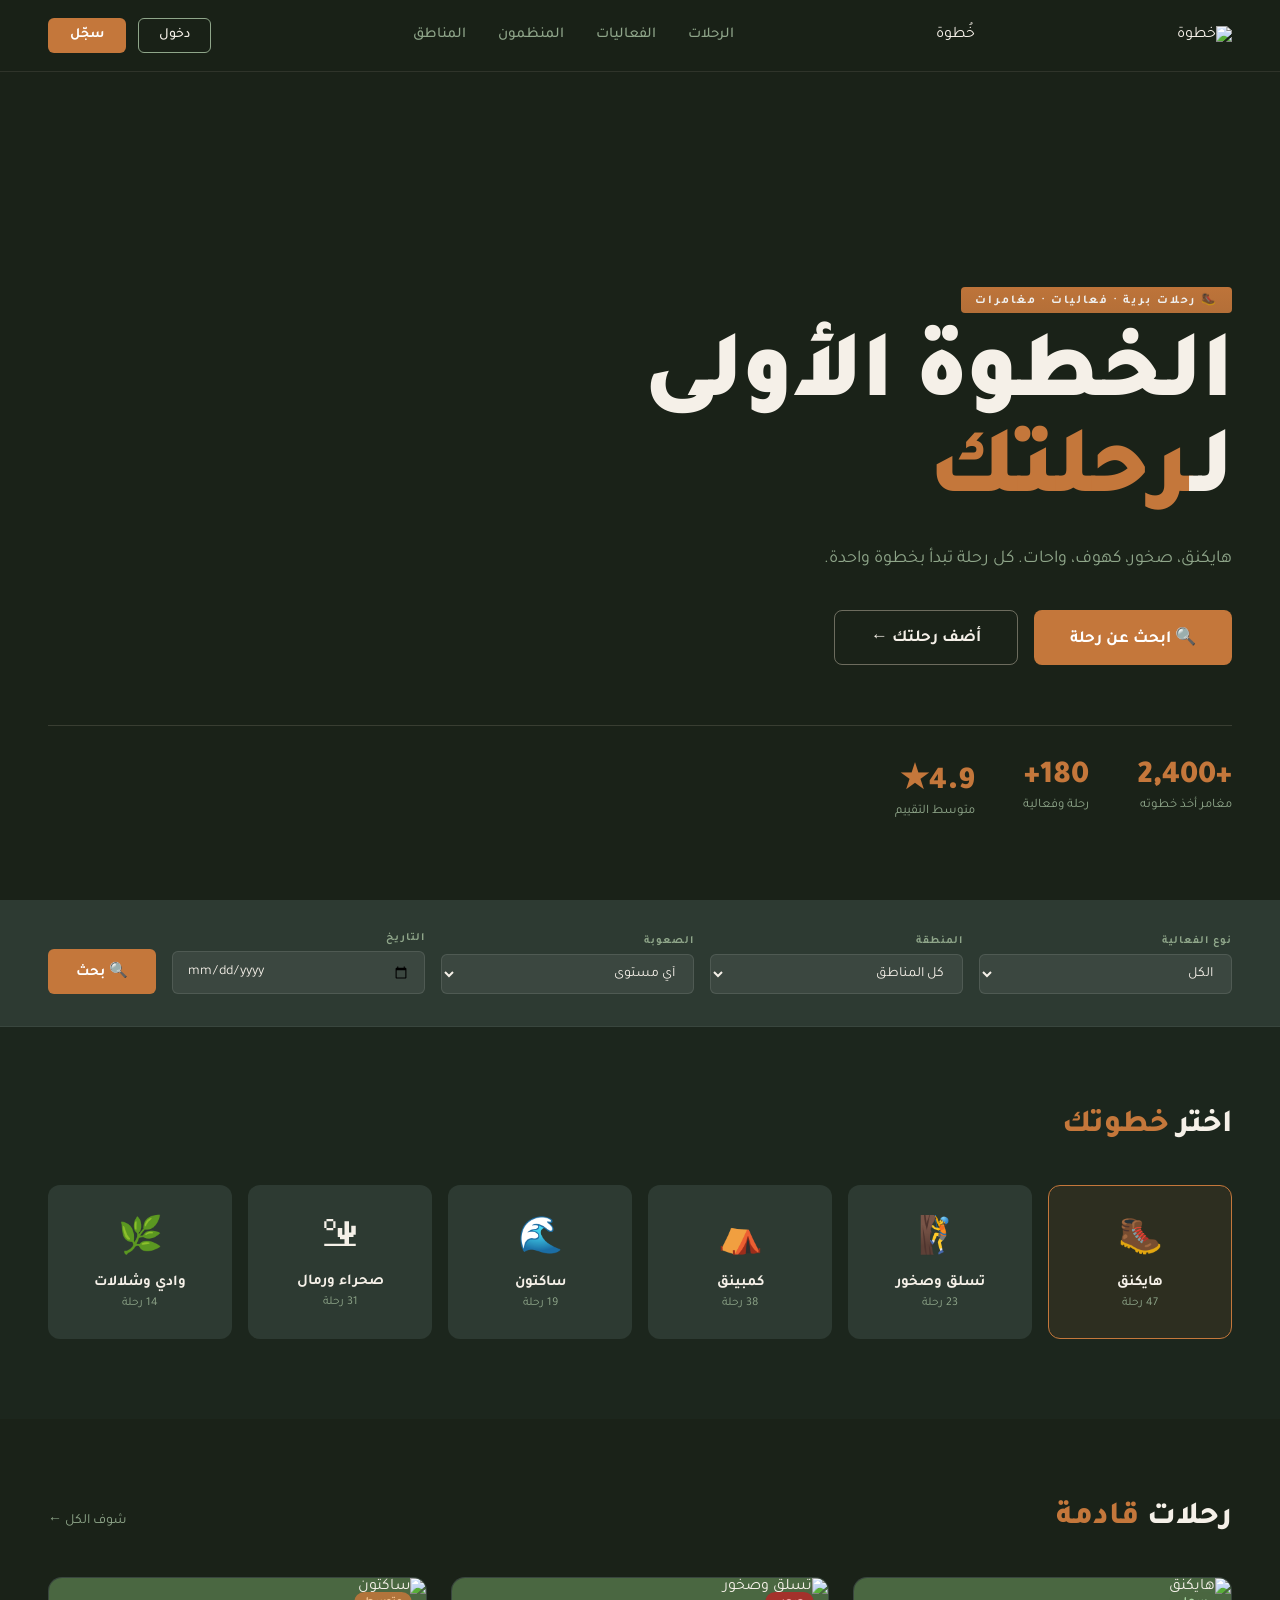
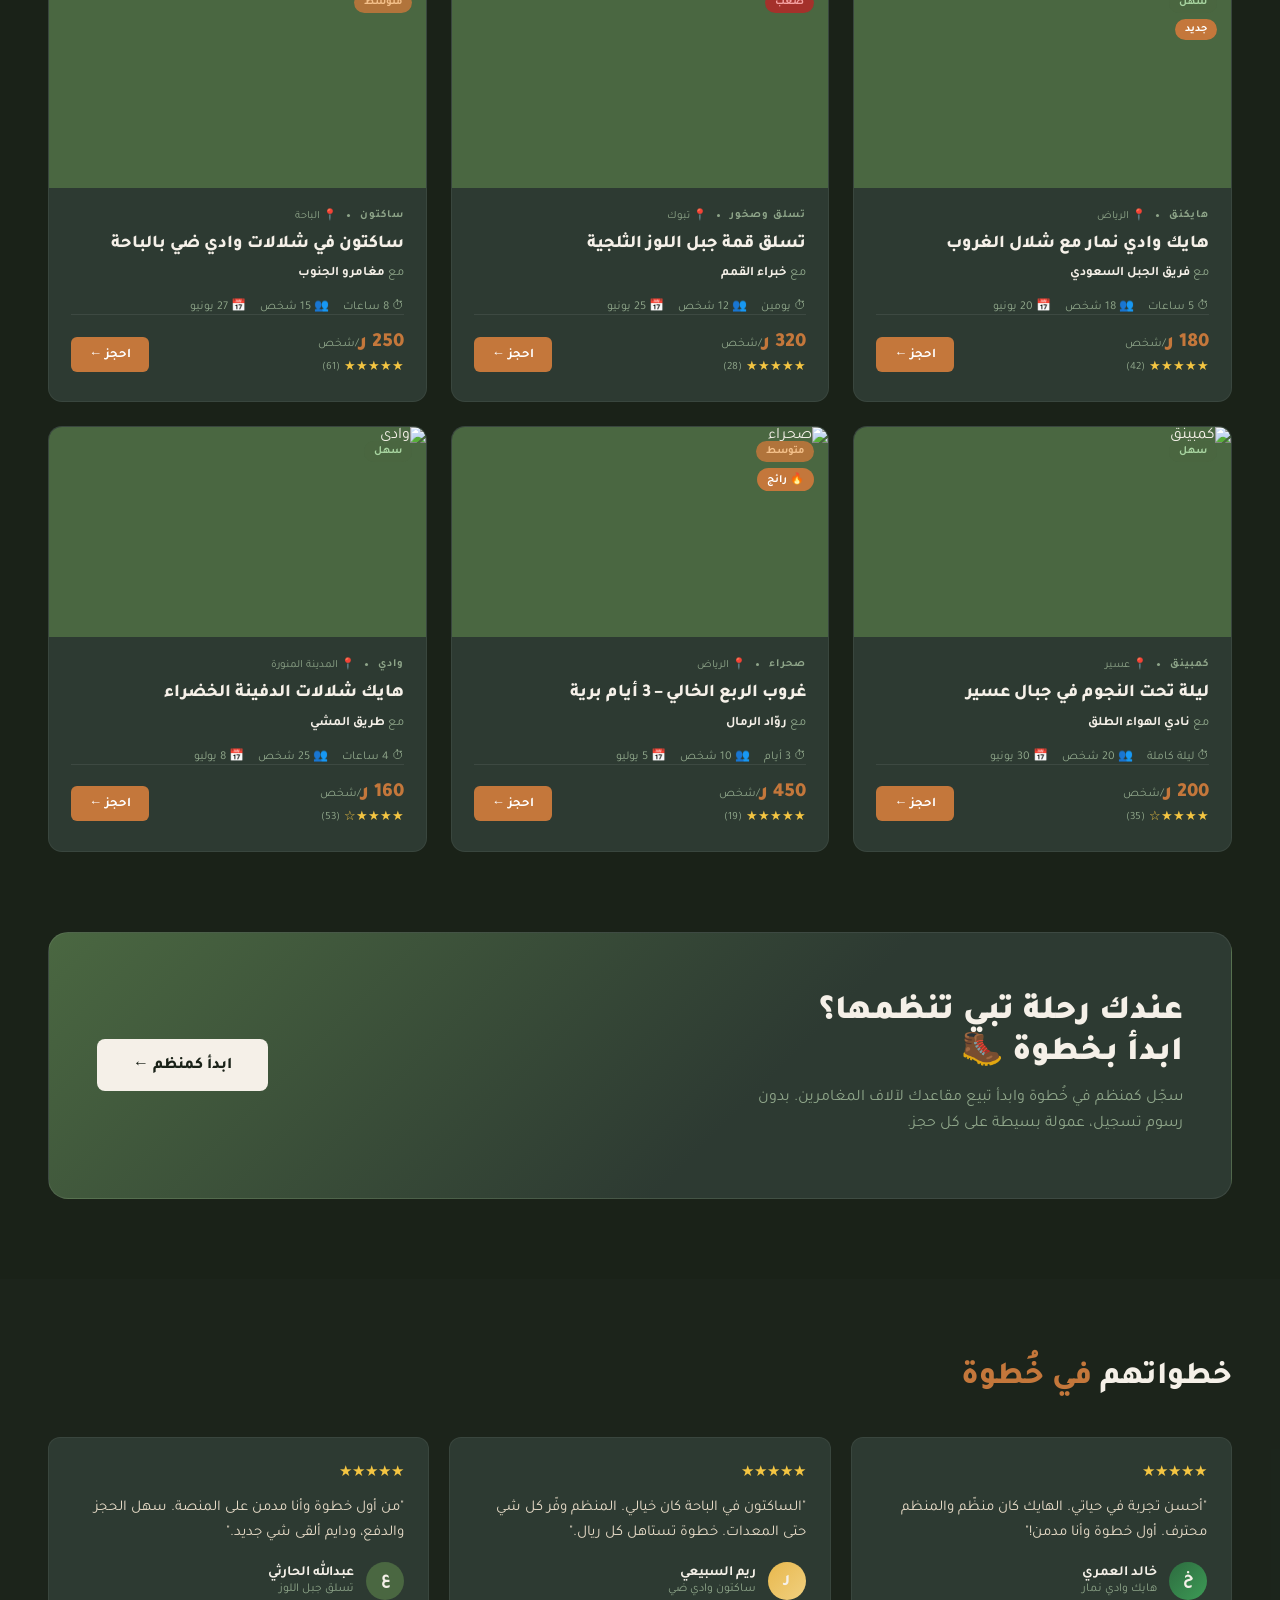
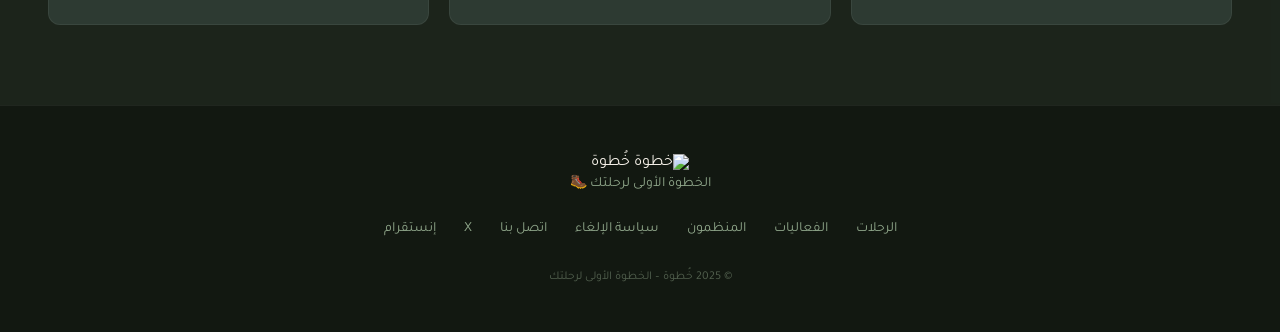
==== commit b20b654a: "Update index.html" ====
--- a/index.html
+++ b/index.html
@@ -3,19 +3,20 @@
 <head>
   <meta charset="UTF-8">
   <meta name="viewport" content="width=device-width, initial-scale=1.0">
-  <title>وِعْر – رحلات وفعاليات</title>
+  <title>خُطوة – الخطوة الأولى لرحلتك</title>
+  <meta name="description" content="خُطوة – منصة لحجز الرحلات البرية والفعاليات والمغامرات في السعودية. هايكنق، تسلق، كمبينق، ساكتون وأكثر.">
   <link href="https://fonts.googleapis.com/css2?family=Tajawal:wght@300;400;500;700;800;900&display=swap" rel="stylesheet">
-
-  <!-- CSS بالترتيب الصحيح -->
   <link rel="stylesheet" href="assets/css/main.css">
   <link rel="stylesheet" href="assets/css/components.css">
   <link rel="stylesheet" href="assets/css/responsive.css">
+  <link rel="icon" href="assets/images/5twah-logo.png" type="image/png">
 </head>
 <body>
 
 <!-- NAV -->
 <nav>
-  <div class="logo">وِعْر<span>.</span></div>
+  <img src="assets/images/5twah-logo.png" alt="خُطوة" class="nav-logo-img">
+  <span class="logo-text">خُطوة</span>
   <ul class="nav-links">
     <li><a href="#">الرحلات</a></li>
     <li><a href="#">الفعاليات</a></li>
@@ -33,15 +34,21 @@
 <!-- HERO -->
 <section class="hero">
   <div class="hero-bg"></div>
-  <div class="hero-tag">🏔 رحلات برية | فعاليات | مغامرات</div>
-  <h1>اكتشف <em>الوعر</em><br>ابحث عن نفسك</h1>
-  <p class="hero-sub">هايكنق، صخور، كهوف، واحات. كل رحلة قصة ما انقالت لك بعد.</p>
-  <div class="hero-actions">
-    <button class="btn-hero" onclick="scrollTo({top:500,behavior:'smooth'})">ابحث عن رحلة</button>
+  <div class="hero-particles">
+    <div class="hero-particle"></div><div class="hero-particle"></div>
+    <div class="hero-particle"></div><div class="hero-particle"></div>
+    <div class="hero-particle"></div><div class="hero-particle"></div>
+  </div>
+  <div class="hero-mountain-deco"></div>
+  <div class="hero-tag animate-in">🥾 رحلات برية · فعاليات · مغامرات</div>
+  <h1 class="animate-in animate-in-delay-1">الخطوة الأولى<br>لـ<em>رحلتك</em></h1>
+  <p class="hero-sub animate-in animate-in-delay-2">هايكنق، صخور، كهوف، واحات. كل رحلة تبدأ بخطوة واحدة.</p>
+  <div class="hero-actions animate-in animate-in-delay-3">
+    <button class="btn-hero" onclick="scrollTo({top:500,behavior:'smooth'})">🔍 ابحث عن رحلة</button>
     <button class="btn-hero-ghost" onclick="openModal('organizer')">أضف رحلتك ←</button>
   </div>
-  <div class="hero-stats">
-    <div><div class="stat-num">+2,400</div><div class="stat-label">مشترك في الرحلات</div></div>
+  <div class="hero-stats animate-in animate-in-delay-4">
+    <div><div class="stat-num">+2,400</div><div class="stat-label">مغامر أخذ خطوته</div></div>
     <div><div class="stat-num">180+</div><div class="stat-label">رحلة وفعالية</div></div>
     <div><div class="stat-num">4.9★</div><div class="stat-label">متوسط التقييم</div></div>
   </div>
@@ -69,8 +76,8 @@
 </div>
 
 <!-- CATEGORIES -->
-<section style="background: rgba(45,58,50,0.4);">
-  <div class="section-header"><h2 class="section-title">تصفّح حسب <span>النوع</span></h2></div>
+<section style="background: rgba(30,42,34,0.5);">
+  <div class="section-header"><h2 class="section-title">اختر <span>خطوتك</span></h2></div>
   <div class="cats-grid">
     <div class="cat-card active" data-cat="هايكنق" onclick="filterCat(this)"><div class="cat-icon">🥾</div><div class="cat-name">هايكنق</div><div class="cat-count">47 رحلة</div></div>
     <div class="cat-card" data-cat="تسلق وصخور" onclick="filterCat(this)"><div class="cat-icon">🧗</div><div class="cat-name">تسلق وصخور</div><div class="cat-count">23 رحلة</div></div>
@@ -93,28 +100,33 @@
 <!-- ORGANIZER CTA -->
 <div class="organizer-cta">
   <div class="cta-text">
-    <h2>عندك رحلة تبي تنظمها؟<br>اعرضها هنا 🏔</h2>
-    <p>سجّل كمنظم وابدأ تبيع مقاعدك لآلاف المغامرين. بدون رسوم تسجيل، عمولة بسيطة بس على كل حجز.</p>
+    <h2>عندك رحلة تبي تنظمها؟<br>ابدأ بخطوة 🥾</h2>
+    <p>سجّل كمنظم في خُطوة وابدأ تبيع مقاعدك لآلاف المغامرين. بدون رسوم تسجيل، عمولة بسيطة على كل حجز.</p>
   </div>
   <button class="btn-cta" onclick="openModal('organizer')">ابدأ كمنظم ←</button>
 </div>
 
 <!-- REVIEWS -->
-<section style="background: rgba(45,58,50,0.3);">
-  <div class="section-header"><h2 class="section-title">قالوا <span>عن وعر</span></h2></div>
+<section style="background: rgba(30,42,34,0.4);">
+  <div class="section-header"><h2 class="section-title">خطواتهم <span>في خُطوة</span></h2></div>
   <div class="reviews-grid">
-    <div class="review-card"><div class="review-stars">★★★★★</div><div class="review-text">"أحسن تجربة في حياتي. الهايك كان منظّم، والمنظم محترف جداً. راح أكرر التجربة!"</div><div class="reviewer"><div class="reviewer-avatar" style="background:#4A6741">خ</div><div><div class="reviewer-name">خالد العمري</div><div class="reviewer-trip">هايك وادي نمار</div></div></div></div>
-    <div class="review-card"><div class="review-stars">★★★★★</div><div class="review-text">"الساكتون في الباحة كان خيالي. المنظم وفّر كل شي حتى المعدات. سعر معقول جداً."</div><div class="reviewer"><div class="reviewer-avatar" style="background:#C4773B">ر</div><div><div class="reviewer-name">ريم السبيعي</div><div class="reviewer-trip">ساكتون وادي ضي</div></div></div></div>
-    <div class="review-card"><div class="review-stars">★★★★★</div><div class="review-text">"من أول رحلة وأنا مدمن على الموقع. سهل الحجز والدفع، ودايم ألقى شي جديد."</div><div class="reviewer"><div class="reviewer-avatar" style="background:#2D3A32">ع</div><div><div class="reviewer-name">عبدالله الحارثي</div><div class="reviewer-trip">تسلق جبل اللوز</div></div></div></div>
+    <div class="review-card"><div class="review-stars">★★★★★</div><div class="review-text">"أحسن تجربة في حياتي. الهايك كان منظّم والمنظم محترف. أول خطوة وأنا مدمن!"</div><div class="reviewer"><div class="reviewer-avatar" style="background:linear-gradient(135deg,#2D6B3F,#3D9B56)">خ</div><div><div class="reviewer-name">خالد العمري</div><div class="reviewer-trip">هايك وادي نمار</div></div></div></div>
+    <div class="review-card"><div class="review-stars">★★★★★</div><div class="review-text">"الساكتون في الباحة كان خيالي. المنظم وفّر كل شي حتى المعدات. خطوة تستاهل كل ريال."</div><div class="reviewer"><div class="reviewer-avatar" style="background:linear-gradient(135deg,#E8B84D,#F0D080)">ر</div><div><div class="reviewer-name">ريم السبيعي</div><div class="reviewer-trip">ساكتون وادي ضي</div></div></div></div>
+    <div class="review-card"><div class="review-stars">★★★★★</div><div class="review-text">"من أول خطوة وأنا مدمن على المنصة. سهل الحجز والدفع، ودايم ألقى شي جديد."</div><div class="reviewer"><div class="reviewer-avatar" style="background:linear-gradient(135deg,#15,26,18,#2D6B3F)">ع</div><div><div class="reviewer-name">عبدالله الحارثي</div><div class="reviewer-trip">تسلق جبل اللوز</div></div></div></div>
   </div>
 </section>
 
 <!-- FOOTER -->
 <footer>
-  <div class="footer-logo">وِعْر<span>.</span></div>
-  <div class="footer-sub">الوجهة الأولى لمحبي المغامرة والطبيعة في السعودية</div>
-  <div class="footer-links"><a href="#">الرحلات</a><a href="#">الفعاليات</a><a href="#">المنظمون</a><a href="#">سياسة الإلغاء</a><a href="#">اتصل بنا</a><a href="#">X</a><a href="#">إنستقرام</a></div>
-  <div class="footer-copy">© 2025 وعر – جميع الحقوق محفوظة</div>
+  <img src="assets/images/5twah-logo.png" alt="خُطوة" class="footer-logo-img">
+  <span class="footer-logo-text">خُطوة</span>
+  <div class="footer-sub">الخطوة الأولى لرحلتك 🥾</div>
+  <div class="footer-links">
+    <a href="#">الرحلات</a><a href="#">الفعاليات</a><a href="#">المنظمون</a>
+    <a href="#">سياسة الإلغاء</a><a href="#">اتصل بنا</a>
+    <a href="#">X</a><a href="#">إنستقرام</a>
+  </div>
+  <div class="footer-copy">© 2025 خُطوة – الخطوة الأولى لرحلتك</div>
 </footer>
 
 <!-- AUTH MODAL -->
@@ -135,7 +147,7 @@
       <div class="form-field"><label>الاسم الكامل</label><input id="regName" type="text" placeholder="اسمك الكامل"></div>
       <div class="form-field"><label>الإيميل</label><input id="regEmail" type="email" placeholder="email@example.com"></div>
       <div class="form-field"><label>كلمة المرور</label><input id="regPass" type="password" placeholder="••••••••"></div>
-      <button class="btn-submit" onclick="doRegister()">سجّل الآن ←</button>
+      <button class="btn-submit" onclick="doRegister()">ابدأ خطوتك ←</button>
       <div class="form-footer">عندك حساب؟ <a onclick="switchTab('login')">دخول</a></div>
     </div>
   </div>
@@ -145,22 +157,25 @@
 <div class="modal-overlay" id="bookModal">
   <div class="modal book-modal">
     <button class="modal-close" onclick="closeModal('bookModal')">✕</button>
-    <h2>احجز مقعدك 🎒</h2>
+    <h2>اكمل خطوتك 🎒</h2>
     <div class="book-trip-info">
-      <div class="book-trip-name" id="bookTripName">هايك وادي نمار</div>
-      <div class="book-trip-meta" id="bookTripMeta">هايكنق · الرياض</div>
+      <div class="book-trip-name" id="bookTripName"></div>
+      <div class="book-trip-meta" id="bookTripMeta"></div>
     </div>
     <div class="form-field"><label>عدد المشاركين</label><input type="number" value="1" min="1" max="10" id="numPersons" oninput="updateTotal()"></div>
     <div class="form-field"><label>اسمك الكامل</label><input type="text" id="bookName" placeholder="اسمك"></div>
     <div class="form-field"><label>رقم الجوال</label><input type="text" id="bookPhone" placeholder="05xxxxxxxx"></div>
-    <label style="font-size:13px;color:var(--mist);font-weight:600;letter-spacing:1px;text-transform:uppercase;display:block;margin-bottom:10px;">طريقة الدفع</label>
+    <div id="moyasar-payment-section" style="display:none;">
+      <div class="moyasar-payment-form"><h3>💳 اختر طريقة الدفع</h3><div id="moyasar-payment-element"></div></div>
+    </div>
+    <label style="font-size:12px;color:var(--mist-dim);font-weight:700;letter-spacing:1px;text-transform:uppercase;display:block;margin-bottom:10px;margin-top:8px;">أو اختر سريع</label>
     <div class="payment-methods">
       <button class="pay-btn active" onclick="selectPay(this)">💳 بطاقة</button>
       <button class="pay-btn" onclick="selectPay(this)">🍎 Apple Pay</button>
-      <button class="pay-btn" onclick="selectPay(this)">💰 مدى</button>
-    </div>
-    <div class="total-row"><span class="total-label">الإجمالي</span><span class="total-amount" id="totalAmount">180 ريال</span></div>
-    <button class="btn-submit" onclick="confirmBooking()">تأكيد الحجز ←</button>
+      <button class="pay-btn" onclick="selectPay(this)">💰 مدى / STC</button>
+    </div>
+    <div class="total-row"><span class="total-label">الإجمالي</span><span class="total-amount" id="totalAmount">0 ريال</span></div>
+    <button class="btn-submit" onclick="confirmBooking()">أكمل الخطوة ←</button>
   </div>
 </div>
 
@@ -168,7 +183,7 @@
 <div class="modal-overlay" id="orgModal">
   <div class="modal">
     <button class="modal-close" onclick="closeModal('orgModal')">✕</button>
-    <h2>سجّل كمنظم 🏔</h2>
+    <h2>سجّل كمنظم في خُطوة 🥾</h2>
     <div class="form-field"><label>اسم المنظم أو المجموعة</label><input type="text" id="orgName" placeholder="فريق الجبل السعودي"></div>
     <div class="form-field"><label>رقم الجوال</label><input type="text" id="orgPhone" placeholder="05xxxxxxxx"></div>
     <div class="form-field"><label>الإيميل</label><input type="email" id="orgEmail" placeholder="email@example.com"></div>
@@ -196,10 +211,7 @@
     </div>
     <div class="detail-body">
       <div class="detail-grid" id="dInfoGrid"></div>
-      <div class="detail-section">
-        <div class="detail-section-title">📅 التواريخ المتاحة</div>
-        <div class="detail-dates" id="dDates"></div>
-      </div>
+      <div class="detail-section"><div class="detail-section-title">📅 التواريخ المتاحة</div><div class="detail-dates" id="dDates"></div></div>
       <div class="detail-section">
         <div class="detail-section-title">📍 الموقع ونقطة الانطلاق</div>
         <div class="detail-grid" style="margin-bottom:14px">
@@ -208,38 +220,23 @@
         </div>
         <a class="map-btn" id="dMapBtn" href="#" target="_blank">🗺 افتح في خرائط جوجل</a>
       </div>
-      <div class="detail-section">
-        <div class="detail-section-title">🧭 المرشد / القائد</div>
-        <div class="guide-card">
-          <div class="guide-avatar" id="dGuideAvatar"></div>
-          <div><div class="guide-name" id="dGuideName"></div><div class="guide-role">مرشد معتمد · وعر</div></div>
-        </div>
-      </div>
-      <div class="detail-section">
-        <div class="detail-section-title">✅ ماذا يشمل السعر</div>
-        <div class="includes-grid" id="dIncludes"></div>
-      </div>
-      <div class="detail-section">
-        <div class="detail-section-title">🎒 ماذا تجيب معك</div>
-        <div class="bring-list" id="dBring"></div>
-      </div>
-      <div class="detail-section">
-        <div class="detail-section-title">👤 الفئة المستهدفة والشروط</div>
-        <div class="detail-info-card"><div class="detail-info-value" id="dAge"></div></div>
-      </div>
+      <div class="detail-section"><div class="detail-section-title">🧭 المرشد / القائد</div><div class="guide-card"><div class="guide-avatar" id="dGuideAvatar"></div><div><div class="guide-name" id="dGuideName"></div><div class="guide-role">مرشد معتمد · خُطوة</div></div></div></div>
+      <div class="detail-section"><div class="detail-section-title">✅ ماذا يشمل السعر</div><div class="includes-grid" id="dIncludes"></div></div>
+      <div class="detail-section"><div class="detail-section-title">🎒 ماذا تجيب معك</div><div class="bring-list" id="dBring"></div></div>
+      <div class="detail-section"><div class="detail-section-title">👤 الفئة المستهدفة والشروط</div><div class="detail-info-card"><div class="detail-info-value" id="dAge"></div></div></div>
     </div>
     <div class="detail-footer">
       <div class="detail-price-block">
         <div class="price-main" id="dPriceFooter"></div>
         <div class="price-sub">للشخص الواحد · شامل الضريبة</div>
       </div>
-      <button class="btn-detail-book" id="dBookBtn">احجز مقعدك ←</button>
-    </div>
-  </div>
-</div>
-
-<!-- JS بالترتيب الصحيح: الاتصال ← المصادقة ← الرحلات ← الواجهة -->
+      <button class="btn-detail-book" id="dBookBtn">اكمل خطوتك ←</button>
+    </div>
+  </div>
+</div>
+
 <script src="https://cdn.jsdelivr.net/npm/@supabase/supabase-js@2"></script>
+<script src="https://cdn.moyasar.com/mp/v1/mp.js"></script>
 <script src="assets/js/supabase.js"></script>
 <script src="assets/js/auth.js"></script>
 <script src="assets/js/trips.js"></script>
--- a/assets/css/main.css
+++ b/assets/css/main.css
@@ -0,0 +1,27 @@
+/* ═══════════════════════════════════════════
+   main.css – المتغيرات الأساسية، الخطوط، الريست
+   ═══════════════════════════════════════════ */
+
+:root {
+  --sand: #E8DCC8;
+  --clay: #C4773B;
+  --slate: #2D3A32;
+  --moss: #4A6741;
+  --dusk: #1A2218;
+  --cream: #F5F0E8;
+  --mist: #8FA68A;
+  --alert: #E05C2A;
+}
+
+* {
+  margin: 0;
+  padding: 0;
+  box-sizing: border-box;
+}
+
+body {
+  font-family: 'Tajawal', sans-serif;
+  background: var(--dusk);
+  color: var(--cream);
+  overflow-x: hidden;
+}
--- a/assets/css/components.css
+++ b/assets/css/components.css
@@ -0,0 +1,371 @@
+/* ═══════════════════════════════════════════
+   components.css – كل المكونات والتصاميم
+   ═══════════════════════════════════════════ */
+
+/* ── NAV ── */
+nav {
+  position: fixed; top: 0; width: 100%; z-index: 100;
+  display: flex; align-items: center; justify-content: space-between;
+  padding: 18px 48px;
+  background: rgba(26,34,24,0.85);
+  backdrop-filter: blur(12px);
+  border-bottom: 1px solid rgba(232,220,200,0.1);
+}
+.logo { font-size: 28px; font-weight: 900; letter-spacing: -1px; color: var(--clay); }
+.logo span { color: var(--cream); }
+.nav-links { display: flex; gap: 32px; list-style: none; }
+.nav-links a { color: var(--mist); text-decoration: none; font-size: 15px; font-weight: 500; transition: color 0.2s; }
+.nav-links a:hover { color: var(--cream); }
+.nav-cta { display: flex; gap: 12px; align-items: center; }
+
+/* ── الأزرار العامة ── */
+.btn-outline {
+  border: 1.5px solid var(--mist); color: var(--cream);
+  padding: 8px 20px; border-radius: 6px; font-size: 14px;
+  background: transparent; cursor: pointer; font-family: 'Tajawal', sans-serif;
+  font-weight: 500; transition: all 0.2s;
+}
+.btn-outline:hover { border-color: var(--cream); }
+.btn-primary {
+  background: var(--clay); color: white;
+  padding: 9px 22px; border-radius: 6px; font-size: 14px;
+  border: none; cursor: pointer; font-family: 'Tajawal', sans-serif;
+  font-weight: 700; transition: all 0.2s;
+}
+.btn-primary:hover { background: #d4893e; }
+
+/* ── HERO ── */
+.hero {
+  min-height: 100vh;
+  display: flex; flex-direction: column; justify-content: flex-end;
+  padding: 0 48px 80px;
+  position: relative; overflow: hidden;
+}
+.hero-bg {
+  position: absolute; inset: 0;
+  background:
+    linear-gradient(to top, var(--dusk) 20%, transparent 70%),
+    linear-gradient(to left, transparent 50%, rgba(26,34,24,0.6) 100%),
+    url('https://images.unsplash.com/photo-1464822759023-fed622ff2c3b?w=1600&q=80') center/cover no-repeat;
+}
+.hero-tag {
+  display: inline-block; background: var(--clay);
+  color: white; font-size: 12px; font-weight: 700; letter-spacing: 2px;
+  padding: 5px 14px; border-radius: 4px; margin-bottom: 20px;
+  text-transform: uppercase; width: fit-content;
+}
+.hero h1 {
+  font-size: clamp(52px, 8vw, 96px); font-weight: 900; line-height: 1.0;
+  letter-spacing: -2px; position: relative; z-index: 1; max-width: 700px;
+}
+.hero h1 em { font-style: normal; color: var(--clay); }
+.hero-sub { margin-top: 20px; font-size: 18px; color: var(--mist); max-width: 480px; position: relative; z-index: 1; line-height: 1.6; }
+.hero-actions { display: flex; gap: 16px; margin-top: 36px; position: relative; z-index: 1; flex-wrap: wrap; }
+.btn-hero {
+  background: var(--clay); color: white;
+  padding: 15px 36px; border-radius: 8px; font-size: 17px;
+  border: none; cursor: pointer; font-family: 'Tajawal', sans-serif;
+  font-weight: 700; transition: all 0.2s;
+}
+.btn-hero:hover { background: #d4893e; transform: translateY(-1px); }
+.btn-hero-ghost {
+  background: transparent; color: var(--cream);
+  padding: 15px 36px; border-radius: 8px; font-size: 17px;
+  border: 1.5px solid rgba(232,220,200,0.4); cursor: pointer;
+  font-family: 'Tajawal', sans-serif; font-weight: 600; transition: all 0.2s;
+}
+.btn-hero-ghost:hover { border-color: var(--cream); }
+.hero-stats {
+  display: flex; gap: 48px; margin-top: 60px; position: relative; z-index: 1;
+  padding-top: 32px; border-top: 1px solid rgba(232,220,200,0.15);
+}
+.stat-num { font-size: 32px; font-weight: 900; color: var(--clay); }
+.stat-label { font-size: 13px; color: var(--mist); margin-top: 2px; }
+
+/* ── SEARCH BAR ── */
+.search-bar {
+  background: var(--slate); padding: 32px 48px;
+  display: flex; gap: 16px; align-items: flex-end; flex-wrap: wrap;
+  border-bottom: 1px solid rgba(255,255,255,0.06);
+}
+.search-field { display: flex; flex-direction: column; gap: 6px; flex: 1; min-width: 160px; }
+.search-field label { font-size: 11px; color: var(--mist); font-weight: 600; letter-spacing: 1px; text-transform: uppercase; }
+.search-field select, .search-field input {
+  background: rgba(255,255,255,0.07); border: 1.5px solid rgba(255,255,255,0.1);
+  color: var(--cream); padding: 11px 14px; border-radius: 6px; font-size: 14px;
+  font-family: 'Tajawal', sans-serif; outline: none; transition: border 0.2s;
+}
+.search-field select:focus, .search-field input:focus { border-color: var(--clay); }
+.search-field select option { background: var(--slate); }
+.btn-search {
+  background: var(--clay); color: white; padding: 12px 28px; border-radius: 6px; font-size: 15px;
+  border: none; cursor: pointer; font-family: 'Tajawal', sans-serif; font-weight: 700; white-space: nowrap; transition: background 0.2s;
+}
+.btn-search:hover { background: #d4893e; }
+
+/* ── SECTIONS ── */
+section { padding: 80px 48px; }
+.section-header { display: flex; justify-content: space-between; align-items: baseline; margin-bottom: 40px; flex-wrap: wrap; gap: 16px; }
+.section-title { font-size: 32px; font-weight: 800; }
+.section-title span { color: var(--clay); }
+.section-link { color: var(--mist); font-size: 14px; text-decoration: none; }
+.section-link:hover { color: var(--cream); }
+
+/* ── TRIP CARDS ── */
+.trips-grid { display: grid; grid-template-columns: repeat(auto-fill, minmax(310px, 1fr)); gap: 24px; }
+.trip-card {
+  background: var(--slate); border-radius: 14px; overflow: hidden;
+  border: 1px solid rgba(255,255,255,0.06);
+  transition: transform 0.25s, box-shadow 0.25s; cursor: pointer;
+}
+.trip-card:hover { transform: translateY(-4px); box-shadow: 0 20px 48px rgba(0,0,0,0.4); }
+.card-img { height: 210px; object-fit: cover; width: 100%; display: block; background: var(--moss); }
+.card-img-wrap { position: relative; }
+.card-badges { position: absolute; top: 14px; right: 14px; display: flex; flex-direction: column; gap: 6px; }
+.badge { font-size: 11px; font-weight: 700; padding: 4px 10px; border-radius: 20px; backdrop-filter: blur(8px); width: fit-content; }
+.badge-diff-easy { background: rgba(74,103,65,0.85); color: #a8d4a0; }
+.badge-diff-mid  { background: rgba(196,119,59,0.85); color: #f4c08a; }
+.badge-diff-hard { background: rgba(180,40,40,0.85); color: #f4a0a0; }
+.badge-new { background: var(--clay); color: white; }
+.card-body { padding: 20px 22px 24px; }
+.card-meta { display: flex; align-items: center; gap: 10px; margin-bottom: 10px; }
+.card-type { font-size: 11px; color: var(--mist); font-weight: 600; text-transform: uppercase; letter-spacing: 1px; }
+.dot { width: 3px; height: 3px; border-radius: 50%; background: var(--mist); }
+.card-loc { font-size: 11px; color: var(--mist); }
+.card-title { font-size: 18px; font-weight: 800; line-height: 1.3; margin-bottom: 10px; }
+.card-organizer { font-size: 13px; color: var(--mist); margin-bottom: 16px; }
+.card-organizer span { color: var(--cream); font-weight: 600; }
+.card-footer { display: flex; align-items: center; justify-content: space-between; padding-top: 16px; border-top: 1px solid rgba(255,255,255,0.08); }
+.card-price { font-size: 20px; font-weight: 900; color: var(--clay); }
+.card-price small { font-size: 12px; color: var(--mist); font-weight: 400; }
+.card-details { display: flex; gap: 14px; font-size: 12px; color: var(--mist); }
+.detail-item { display: flex; align-items: center; gap: 5px; }
+.stars { color: #F4C542; font-size: 13px; }
+.reviews { font-size: 11px; color: var(--mist); }
+.btn-book {
+  background: var(--clay); color: white; padding: 8px 18px; border-radius: 6px; font-size: 13px;
+  border: none; cursor: pointer; font-family: 'Tajawal', sans-serif; font-weight: 700; transition: background 0.2s; white-space: nowrap;
+}
+.btn-book:hover { background: #d4893e; }
+
+/* ── CATEGORIES ── */
+.cats-grid { display: grid; grid-template-columns: repeat(auto-fill, minmax(160px, 1fr)); gap: 16px; }
+.cat-card {
+  background: var(--slate); border-radius: 12px; padding: 28px 20px;
+  text-align: center; border: 1.5px solid transparent; cursor: pointer; transition: all 0.2s;
+}
+.cat-card:hover, .cat-card.active { border-color: var(--clay); background: rgba(196,119,59,0.1); }
+.cat-icon { font-size: 36px; margin-bottom: 10px; }
+.cat-name { font-size: 15px; font-weight: 700; }
+.cat-count { font-size: 12px; color: var(--mist); margin-top: 4px; }
+
+/* ── ORGANIZER CTA ── */
+.organizer-cta {
+  background: linear-gradient(135deg, var(--moss) 0%, var(--slate) 60%);
+  border-radius: 20px; padding: 60px 48px;
+  display: flex; justify-content: space-between; align-items: center;
+  gap: 32px; flex-wrap: wrap; border: 1px solid rgba(255,255,255,0.08);
+  margin: 0 48px 80px;
+}
+.cta-text h2 { font-size: 34px; font-weight: 900; line-height: 1.2; margin-bottom: 12px; }
+.cta-text p { color: var(--mist); font-size: 16px; max-width: 440px; line-height: 1.6; }
+.btn-cta {
+  background: var(--cream); color: var(--dusk); padding: 15px 36px; border-radius: 8px; font-size: 16px;
+  border: none; cursor: pointer; font-family: 'Tajawal', sans-serif; font-weight: 800; white-space: nowrap; transition: all 0.2s;
+}
+.btn-cta:hover { background: white; transform: translateY(-1px); }
+
+/* ── MODAL BASE ── */
+.modal-overlay {
+  position: fixed; inset: 0; background: rgba(10,15,10,0.85);
+  z-index: 200; display: flex; align-items: center; justify-content: center;
+  padding: 20px; opacity: 0; pointer-events: none; transition: opacity 0.25s;
+}
+.modal-overlay.open { opacity: 1; pointer-events: all; }
+.modal {
+  background: var(--slate); border-radius: 16px; width: 100%; max-width: 460px;
+  padding: 40px; position: relative; transform: translateY(20px); transition: transform 0.25s;
+  border: 1px solid rgba(255,255,255,0.08); max-height: 90vh; overflow-y: auto;
+}
+.modal-overlay.open .modal { transform: translateY(0); }
+.modal-close {
+  position: absolute; top: 16px; left: 16px;
+  background: none; border: none; color: var(--mist); font-size: 22px; cursor: pointer; line-height: 1;
+}
+.modal h2 { font-size: 24px; font-weight: 800; margin-bottom: 24px; }
+.tabs { display: flex; gap: 0; margin-bottom: 28px; border-bottom: 2px solid rgba(255,255,255,0.08); }
+.tab {
+  padding: 10px 24px; font-size: 15px; font-weight: 600; cursor: pointer;
+  color: var(--mist); border-bottom: 2px solid transparent; margin-bottom: -2px;
+  background: none; border-top: none; border-right: none; border-left: none;
+  font-family: 'Tajawal', sans-serif; transition: all 0.2s;
+}
+.tab.active { color: var(--clay); border-bottom-color: var(--clay); }
+.form-field { margin-bottom: 18px; }
+.form-field label { display: block; font-size: 13px; color: var(--mist); margin-bottom: 7px; font-weight: 600; }
+.form-field input {
+  width: 100%; background: rgba(255,255,255,0.06); border: 1.5px solid rgba(255,255,255,0.1);
+  color: var(--cream); padding: 12px 14px; border-radius: 8px; font-size: 15px;
+  font-family: 'Tajawal', sans-serif; outline: none; transition: border 0.2s;
+}
+.form-field input:focus { border-color: var(--clay); }
+.btn-submit {
+  width: 100%; background: var(--clay); color: white; padding: 14px; border-radius: 8px; font-size: 16px;
+  border: none; cursor: pointer; font-family: 'Tajawal', sans-serif; font-weight: 800; transition: background 0.2s; margin-top: 4px;
+}
+.btn-submit:hover { background: #d4893e; }
+.form-footer { text-align: center; margin-top: 16px; font-size: 13px; color: var(--mist); }
+.form-footer a { color: var(--clay); text-decoration: none; cursor: pointer; }
+
+/* ── REVIEWS ── */
+.reviews-grid { display: grid; grid-template-columns: repeat(auto-fill, minmax(300px, 1fr)); gap: 20px; }
+.review-card { background: var(--slate); border-radius: 12px; padding: 24px; border: 1px solid rgba(255,255,255,0.06); }
+.review-stars { color: #F4C542; font-size: 15px; margin-bottom: 12px; }
+.review-text { font-size: 15px; line-height: 1.7; color: var(--sand); margin-bottom: 16px; }
+.reviewer { display: flex; align-items: center; gap: 12px; }
+.reviewer-avatar { width: 38px; height: 38px; border-radius: 50%; background: var(--moss); display: flex; align-items: center; justify-content: center; font-weight: 800; font-size: 16px; }
+.reviewer-name { font-weight: 700; font-size: 14px; }
+.reviewer-trip { font-size: 12px; color: var(--mist); }
+
+/* ── FOOTER ── */
+footer { background: rgba(0,0,0,0.3); border-top: 1px solid rgba(255,255,255,0.06); padding: 48px; text-align: center; }
+.footer-logo { font-size: 32px; font-weight: 900; color: var(--clay); margin-bottom: 8px; }
+.footer-logo span { color: var(--cream); }
+.footer-sub { color: var(--mist); font-size: 14px; margin-bottom: 28px; }
+.footer-links { display: flex; gap: 28px; justify-content: center; flex-wrap: wrap; margin-bottom: 32px; }
+.footer-links a { color: var(--mist); text-decoration: none; font-size: 14px; }
+.footer-links a:hover { color: var(--cream); }
+.footer-copy { color: rgba(143,166,138,0.5); font-size: 12px; }
+
+/* ── BOOKING MODAL ── */
+.book-modal { max-width: 520px; }
+.book-trip-info { background: rgba(196,119,59,0.1); border-radius: 10px; padding: 16px; margin-bottom: 24px; border: 1px solid rgba(196,119,59,0.2); }
+.book-trip-name { font-weight: 800; font-size: 16px; margin-bottom: 4px; }
+.book-trip-meta { font-size: 13px; color: var(--mist); }
+.payment-methods { display: flex; gap: 10px; margin-bottom: 20px; }
+.pay-btn {
+  flex: 1; padding: 10px; border-radius: 8px; border: 1.5px solid rgba(255,255,255,0.1);
+  background: rgba(255,255,255,0.04); color: var(--mist); cursor: pointer;
+  font-family: 'Tajawal', sans-serif; font-size: 13px; font-weight: 600; transition: all 0.2s; text-align: center;
+}
+.pay-btn.active { border-color: var(--clay); color: var(--clay); background: rgba(196,119,59,0.1); }
+.total-row { display: flex; justify-content: space-between; align-items: center; padding: 14px 0; border-top: 1px solid rgba(255,255,255,0.08); margin-top: 8px; }
+.total-label { color: var(--mist); font-size: 14px; }
+.total-amount { font-size: 24px; font-weight: 900; color: var(--clay); }
+
+/* ── TRIP DETAIL MODAL ── */
+.detail-overlay {
+  position: fixed; inset: 0; background: rgba(10,15,10,0.9);
+  z-index: 300; display: flex; align-items: flex-start; justify-content: center;
+  padding: 20px; opacity: 0; pointer-events: none; transition: opacity 0.25s; overflow-y: auto;
+}
+.detail-overlay.open { opacity: 1; pointer-events: all; }
+.detail-modal {
+  background: var(--slate); border-radius: 20px; width: 100%; max-width: 820px;
+  position: relative; border: 1px solid rgba(255,255,255,0.08);
+  transform: translateY(24px); transition: transform 0.3s; margin: auto; overflow: hidden;
+}
+.detail-overlay.open .detail-modal { transform: translateY(0); }
+.detail-hero-img { width: 100%; height: 300px; object-fit: cover; display: block; }
+.detail-hero-overlay {
+  position: relative; margin-top: -80px; padding: 0 36px 0;
+  display: flex; align-items: flex-end; justify-content: space-between; gap: 16px; flex-wrap: wrap;
+}
+.detail-badges-top { display: flex; gap: 8px; flex-wrap: wrap; margin-bottom: 12px; }
+.detail-title-block { flex: 1; }
+.detail-title { font-size: 26px; font-weight: 900; line-height: 1.2; text-shadow: 0 2px 12px rgba(0,0,0,0.5); }
+.detail-organizer { font-size: 14px; color: var(--mist); margin-top: 6px; }
+.detail-organizer strong { color: var(--cream); }
+.detail-rating {
+  display: flex; align-items: center; gap: 6px;
+  background: rgba(26,34,24,0.85); border-radius: 10px; padding: 8px 14px;
+  white-space: nowrap; align-self: flex-end; margin-bottom: 12px;
+}
+.detail-rating .stars { color: #F4C542; font-size: 15px; }
+.detail-rating span { font-weight: 800; font-size: 15px; }
+.detail-rating small { color: var(--mist); font-size: 12px; }
+.detail-body { padding: 28px 36px 120px; }
+.detail-grid { display: grid; grid-template-columns: 1fr 1fr; gap: 12px; margin-bottom: 28px; }
+.detail-info-card {
+  background: rgba(255,255,255,0.04); border-radius: 12px; padding: 16px 18px;
+  border: 1px solid rgba(255,255,255,0.07);
+}
+.detail-info-label { font-size: 11px; color: var(--mist); font-weight: 700; letter-spacing: 1px; text-transform: uppercase; margin-bottom: 6px; }
+.detail-info-value { font-size: 15px; font-weight: 700; line-height: 1.4; }
+.detail-info-value.clay { color: var(--clay); }
+.detail-section { margin-bottom: 24px; }
+.detail-section-title {
+  font-size: 14px; font-weight: 700; color: var(--mist); letter-spacing: 1px;
+  text-transform: uppercase; margin-bottom: 14px;
+  padding-bottom: 8px; border-bottom: 1px solid rgba(255,255,255,0.07);
+}
+.detail-dates { display: flex; flex-direction: column; gap: 10px; }
+.detail-date-item {
+  display: flex; align-items: center; justify-content: space-between;
+  background: rgba(255,255,255,0.04); border-radius: 10px; padding: 12px 16px;
+  border: 1px solid rgba(255,255,255,0.07);
+}
+.detail-date-item.active-date { border-color: rgba(196,119,59,0.4); background: rgba(196,119,59,0.08); }
+.date-label { font-size: 14px; font-weight: 600; }
+.date-seats { font-size: 12px; color: var(--mist); }
+.date-seats.low { color: #E05C2A; }
+.includes-grid { display: flex; flex-wrap: wrap; gap: 10px; }
+.include-tag {
+  display: flex; align-items: center; gap: 6px;
+  background: rgba(74,103,65,0.2); border: 1px solid rgba(74,103,65,0.4);
+  border-radius: 20px; padding: 6px 14px; font-size: 13px; font-weight: 600; color: #a8d4a0;
+}
+.exclude-tag {
+  display: flex; align-items: center; gap: 6px;
+  background: rgba(255,255,255,0.04); border: 1px solid rgba(255,255,255,0.1);
+  border-radius: 20px; padding: 6px 14px; font-size: 13px; font-weight: 600; color: var(--mist);
+}
+.bring-list { display: flex; flex-wrap: wrap; gap: 8px; }
+.bring-item {
+  background: rgba(255,255,255,0.05); border-radius: 8px; padding: 7px 14px;
+  font-size: 13px; color: var(--sand); border: 1px solid rgba(255,255,255,0.07);
+}
+.map-btn {
+  display: inline-flex; align-items: center; gap: 8px;
+  background: rgba(196,119,59,0.15); border: 1.5px solid rgba(196,119,59,0.4);
+  color: var(--clay); border-radius: 8px; padding: 10px 18px;
+  font-size: 14px; font-weight: 700; font-family: 'Tajawal', sans-serif;
+  cursor: pointer; text-decoration: none; transition: all 0.2s;
+}
+.map-btn:hover { background: rgba(196,119,59,0.25); }
+.detail-footer {
+  position: sticky; bottom: 0;
+  background: var(--slate); border-top: 1px solid rgba(255,255,255,0.08);
+  padding: 18px 36px;
+  display: flex; align-items: center; justify-content: space-between; gap: 16px; flex-wrap: wrap;
+}
+.detail-price-block .price-main { font-size: 28px; font-weight: 900; color: var(--clay); }
+.detail-price-block .price-sub { font-size: 13px; color: var(--mist); margin-top: 2px; }
+.btn-detail-book {
+  background: var(--clay); color: white; padding: 14px 36px; border-radius: 10px; font-size: 17px;
+  border: none; cursor: pointer; font-family: 'Tajawal', sans-serif; font-weight: 800; transition: all 0.2s;
+}
+.btn-detail-book:hover { background: #d4893e; transform: translateY(-1px); }
+.detail-close {
+  position: absolute; top: 16px; left: 16px; z-index: 10;
+  background: rgba(26,34,24,0.75); backdrop-filter: blur(8px);
+  border: 1px solid rgba(255,255,255,0.15); border-radius: 50%;
+  width: 36px; height: 36px; display: flex; align-items: center; justify-content: center;
+  color: var(--cream); font-size: 18px; cursor: pointer; line-height: 1;
+}
+.guide-card {
+  display: flex; align-items: center; gap: 14px;
+  background: rgba(255,255,255,0.04); border-radius: 12px; padding: 14px 16px;
+  border: 1px solid rgba(255,255,255,0.07);
+}
+.guide-avatar {
+  width: 44px; height: 44px; border-radius: 50%; background: var(--moss);
+  display: flex; align-items: center; justify-content: center;
+  font-weight: 900; font-size: 18px; flex-shrink: 0;
+}
+.guide-name { font-weight: 700; font-size: 15px; }
+.guide-role { font-size: 12px; color: var(--mist); margin-top: 3px; }
+.diff-pill { display: inline-flex; align-items: center; gap: 5px; border-radius: 20px; padding: 4px 12px; font-size: 13px; font-weight: 700; }
+.diff-easy { background: rgba(74,103,65,0.3); color: #a8d4a0; }
+.diff-mid  { background: rgba(196,119,59,0.3); color: #f4c08a; }
+.diff-hard { background: rgba(180,40,40,0.3); color: #f4a0a0; }
--- a/assets/css/responsive.css
+++ b/assets/css/responsive.css
@@ -0,0 +1,21 @@
+/* ═══════════════════════════════════════════
+   responsive.css – تعديلات الجوال والتابلت
+   ═══════════════════════════════════════════ */
+
+@media (max-width: 768px) {
+  nav { padding: 14px 20px; }
+  .nav-links { display: none; }
+  .hero { padding: 0 20px 60px; }
+  section { padding: 60px 20px; }
+  .search-bar { padding: 24px 20px; }
+  .organizer-cta { margin: 0 20px 60px; padding: 36px 24px; }
+  .hero-stats { gap: 28px; }
+  footer { padding: 40px 20px; }
+  .modal { padding: 28px 20px; }
+  .detail-grid { grid-template-columns: 1fr; }
+  .detail-body { padding: 20px 20px 120px; }
+  .detail-hero-overlay { padding: 0 20px 0; }
+  .detail-footer { padding: 14px 20px; }
+  .detail-hero-img { height: 220px; }
+  .detail-title { font-size: 20px; }
+}
